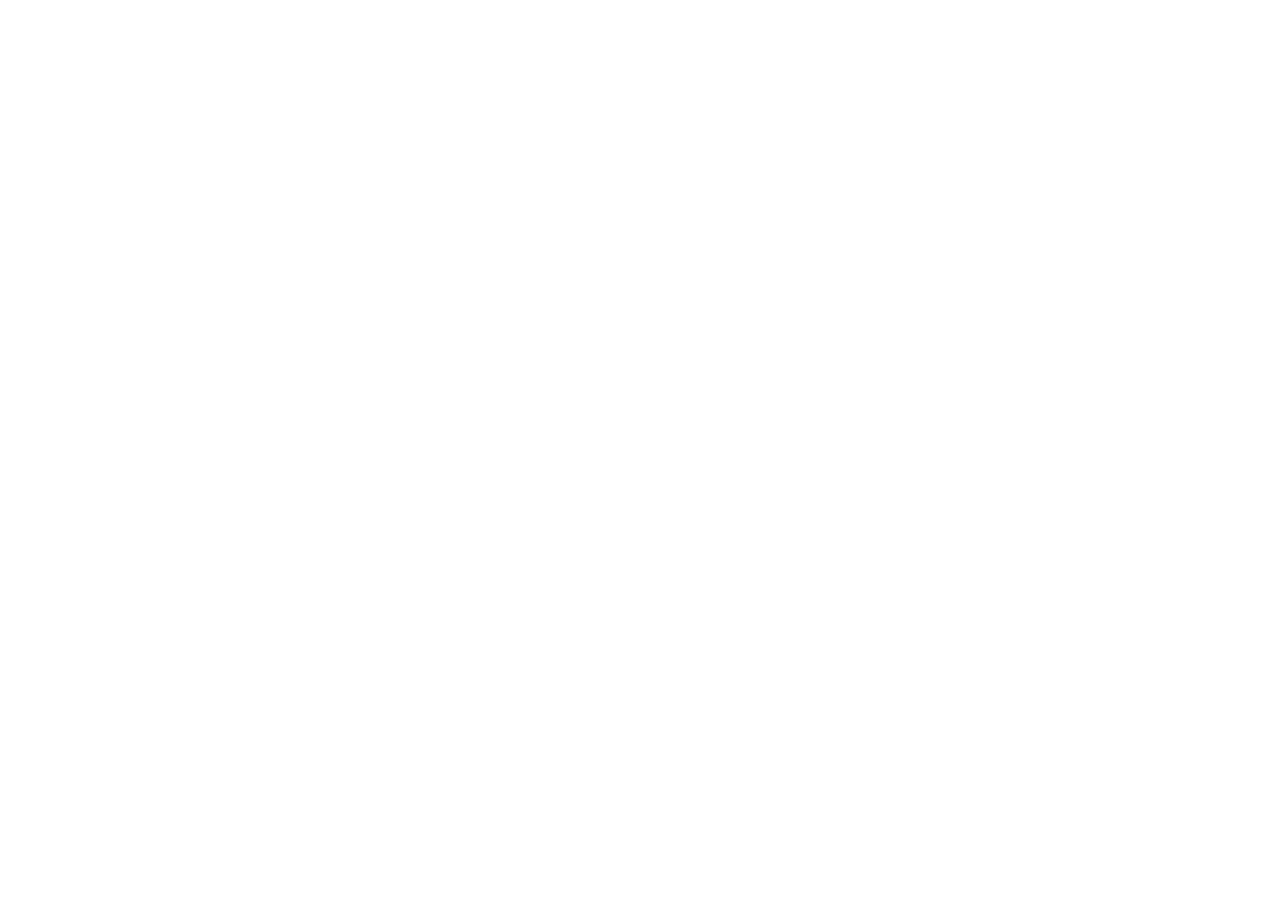
==== index.html @ fc9393bb "first commit" ====
<!DOCTYPE html>
<html lang="en">
<head>
    <meta charset="UTF-8">
    <meta name="viewport" content="width=device-width, initial-scale=1.0">
    <title>Document</title>
</head>
<body>
    
</body>
</html>
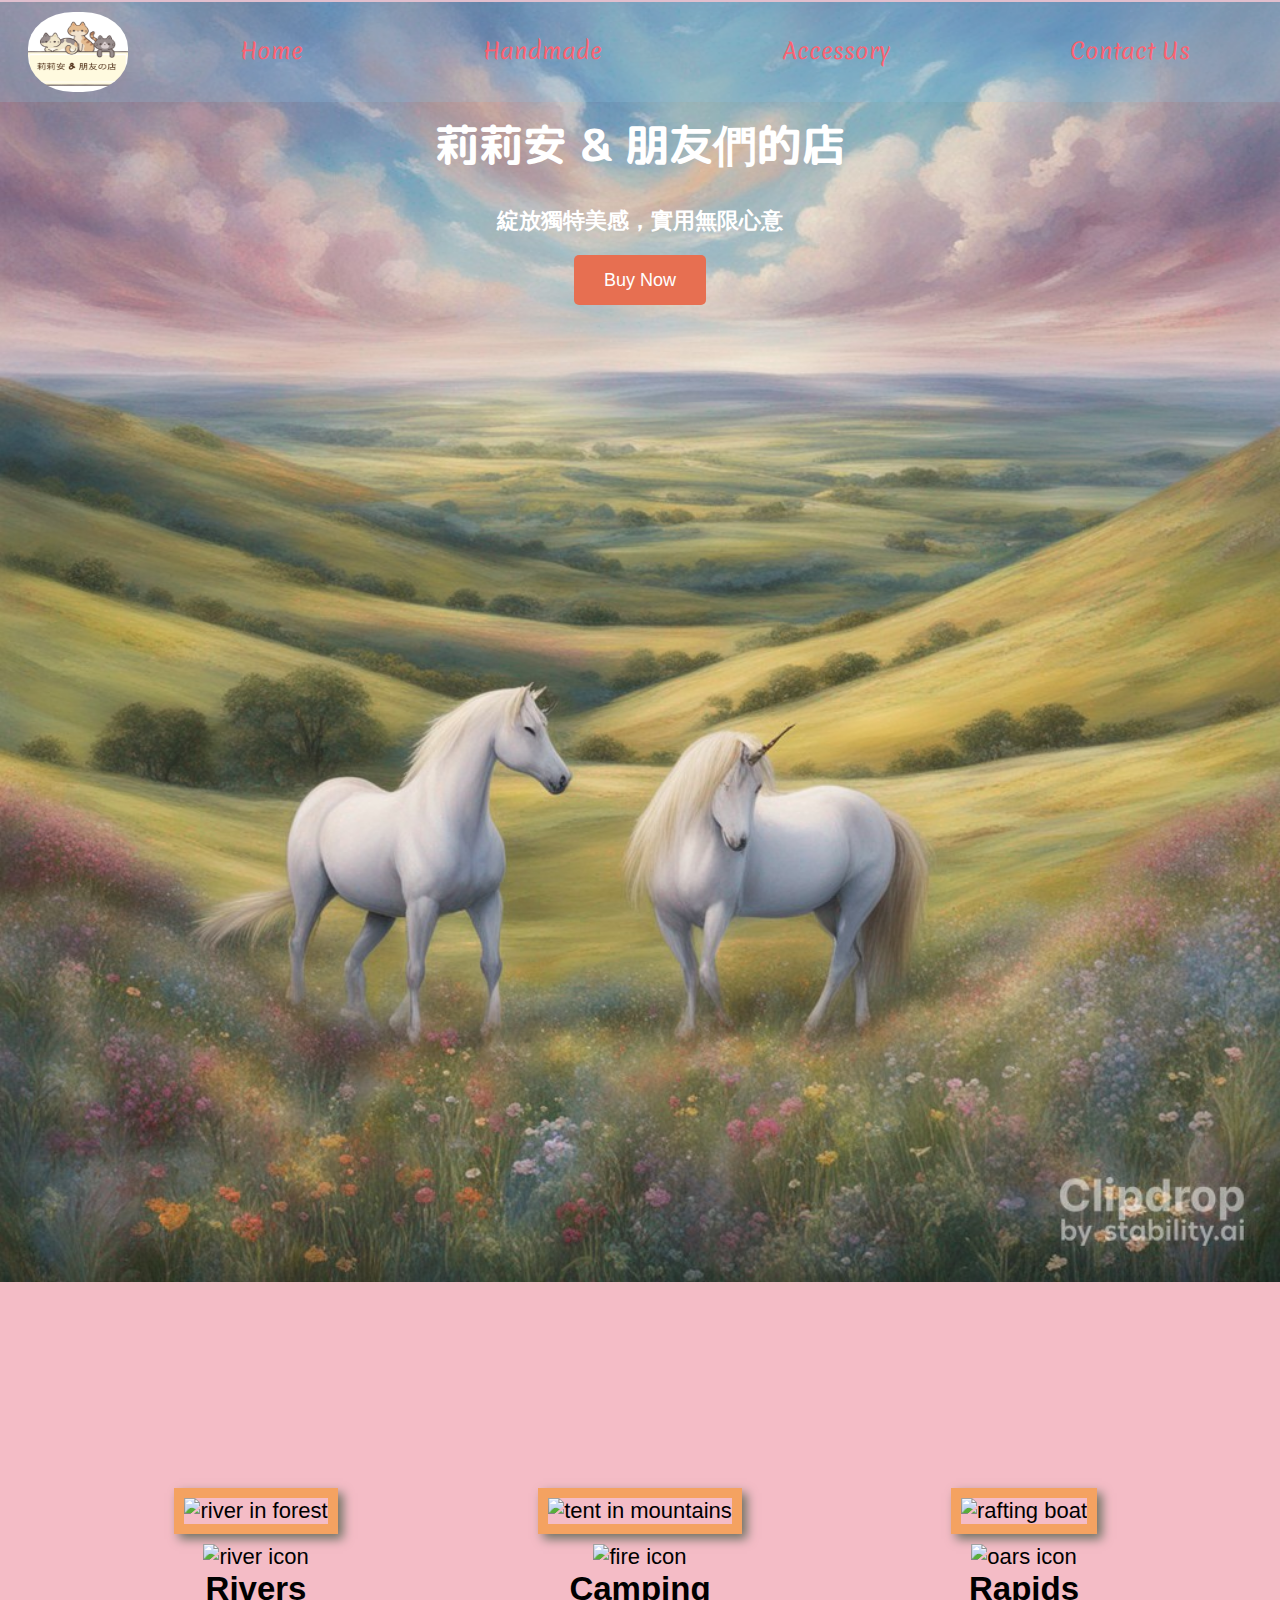
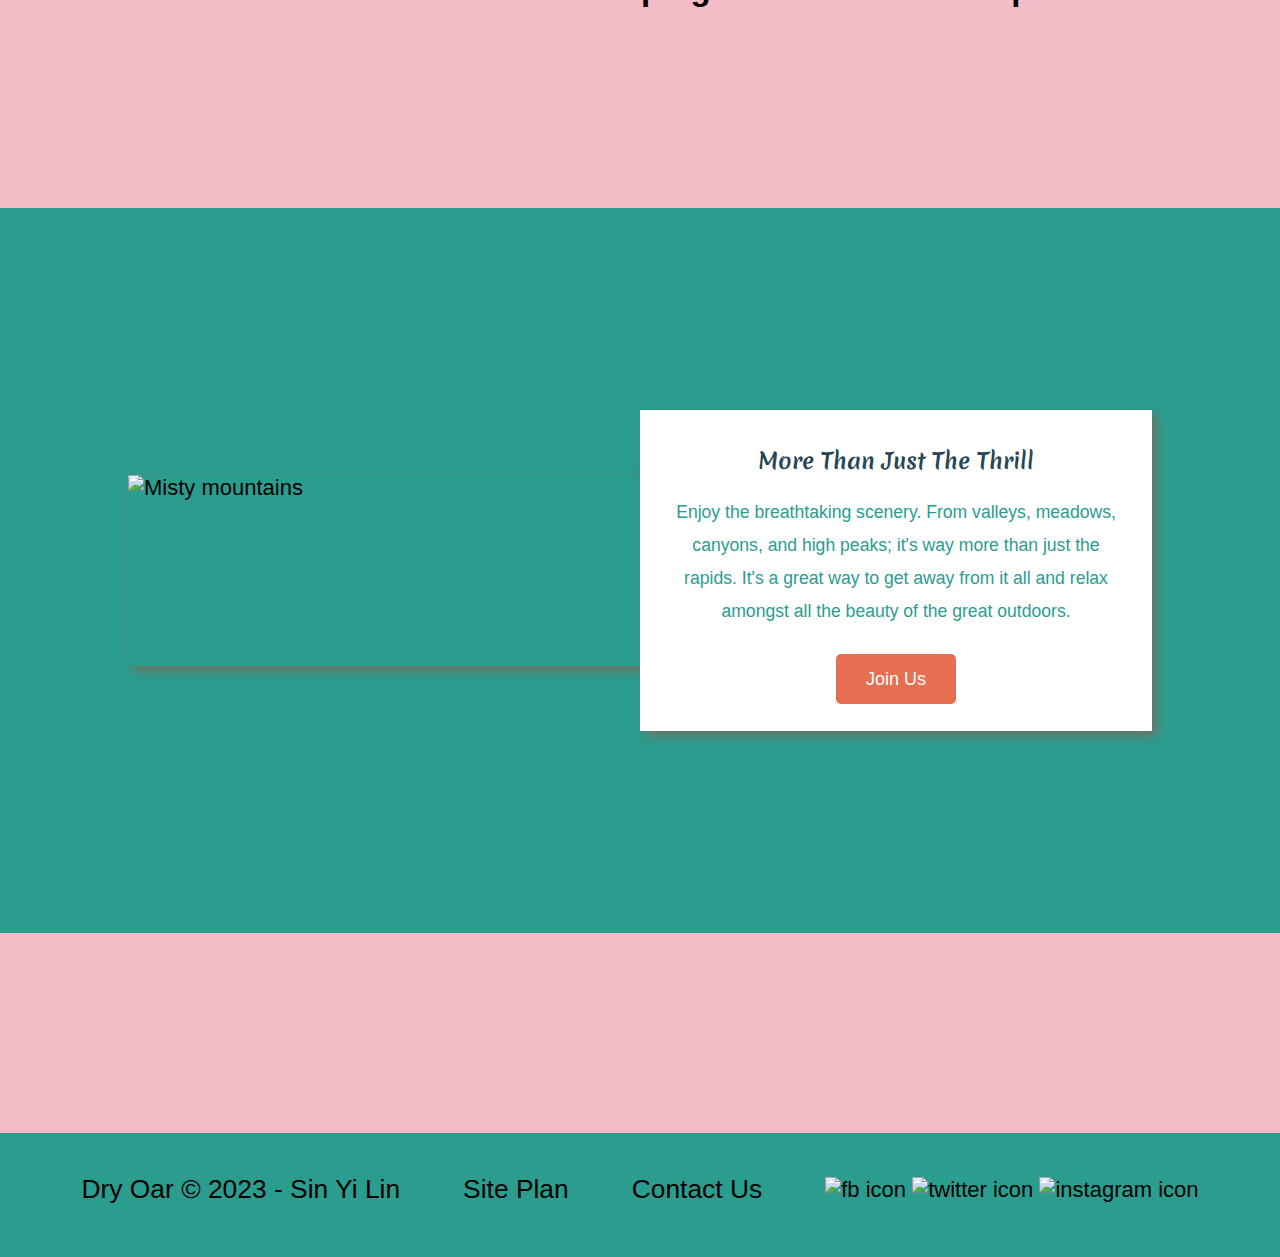
==== commit e07e5084: "added to my homepage" ====
--- a/index.html
+++ b/index.html
@@ -2,10 +2,76 @@
 <html lang="en">
 <head>
     <meta charset="UTF-8">
+    <meta http-equiv="X-UA-Compatible" content="IE=edge">
     <meta name="viewport" content="width=device-width, initial-scale=1.0">
-    <title>Document</title>
+    <title>Liliean & friends' Store</title>
+    <link rel="stylesheet" href="styles/style.css"> <!--The link tag tells the html file where to find the CSS it should use to style the page. -->
 </head>
 <body>
-    
+     <div id="content"><!-- We need to set a max-width so when our page gets so big, it will stop growing in size.  -->
+        <header>
+            <a id="logo_link" href="index.html">
+                <img class="logo" src="images/logo.png" alt="Liliean & friends" >
+            </a>
+            <nav>
+                <a href="index.html">Home</a>
+                <a href="rafting-route.html">Handmade</a>
+                <a href="site-plan-rafting.html">Accessory</a>
+                <a href="contactus.html">Contact Us</a>
+            </nav>
+        </header>
+        <div id="hero">
+            <div id="hero-box">
+                <img id="hero-img" src="images/unicorn1.jpg" alt="unicorn">
+            </div>
+            <section id="hero-msg">
+                <h1 class="home-title">莉莉安 & 朋友們的店</h1>
+                <h4>綻放獨特美感，實用無限心意</h4>
+                <div class="button-box">
+                    <a class="book" href="contactus.html">Buy Now</a>
+                </div>
+            </section>
+        </div>
+        <main class="home-grid">
+            <section class="rivers-card">
+                <img class="card-img" src="images/rivers.jpg" alt="river in forest">
+                <img class="icon" src="images/river_icon.png" alt="river icon">
+                <h2>Rivers</h2>
+            </section>
+            <section class="camping-card">
+                <img class="card-img" src="images/camping.jpg" alt="tent in mountains">
+                <img class="icon" src="images/fire_icon.png" alt="fire icon">
+                <h2>Camping</h2>
+            </section>
+            <section class="rapids-card">
+                <img class="card-img" src="images/rapids.jpg" alt="rafting boat">
+                <img class="icon" src="images/oars.png" alt="oars icon">
+                <h2>Rapids</h2>
+            </section>
+            <div id="background"></div> <!--We will be using an empty <div> tag to hold a background color for our message. -->
+            <img class="mountains" src="images/mountains.jpg" alt="Misty mountains">
+            <section class="msg">
+                <h2>More Than Just The Thrill</h2>
+                <p>Enjoy the breathtaking scenery. From valleys, meadows, canyons, and high peaks; it's way more than just the rapids. It's a great way to get away from it all and relax amongst all the beauty of the great outdoors. </p>
+                <a class='join' href="rivers.html">Join Us</a>
+            </section>
+        </main>
+        <footer>
+            <p>Dry Oar &copy; 2023 - Sin Yi Lin</p>
+            <p><a href="site-plan-rafting.html">Site Plan</a></p>
+            <p><a href="contactus.html">Contact Us</a></p>
+            <div class="social">
+                <a href="https://facebook.com" target="_blank">
+                    <img src="images/facebook.png" alt="fb icon">
+                </a>
+                <a href="https://twitter.com" target="_blank">
+                    <img src="images/twitter.png" alt="twitter icon">
+                </a>
+                <a href="https://instagram.com" target="_blank">
+                    <img src="images/instagram.png" alt="instagram icon">
+                </a>
+            </div>
+        </footer>
+    </div>
 </body>
 </html>--- a/styles/style.css
+++ b/styles/style.css
@@ -0,0 +1,268 @@
+@import url('https://fonts.googleapis.com/css2?family=Merienda:wght@900&family=M+PLUS+Rounded+1c:wght@200&family=Zen+Maru+Gothic:wght@500&display=swap');
+
+#logo_link  {
+    padding-top: 10px;
+    padding-left: 5px;
+    justify-self: center;
+    align-self: center;
+} 
+
+.logo{
+    width: 100px;
+    height: 80px;
+    border-radius: 45%; 
+}
+
+body {
+    background-color:#f4bcc6; 
+    font-family: 微軟正黑體, Helvetica, sans-serif;
+    font-size: 22px;
+    margin: 0;
+    padding: 0;
+}
+
+#content {
+    max-width: 1600px;
+    margin: 0 auto;
+    z-index: -4; 
+}
+
+header {
+    display: grid;
+    grid-template-columns: 150px auto;
+    background-color:rgb(144, 203, 240, 0.2);
+    font-family: "Merienda", "Zen Maru Gothic", 微軟正黑體,  sans-serif;
+}  
+
+nav {
+    display: flex;
+    justify-content: space-around;
+}
+nav a {
+    padding: 35px;
+    text-align: center;
+    text-decoration: none;
+    color: #fc6271 ;
+}
+
+nav a:hover {
+    background-color: rgb(244, 188, 198, 0.3);
+    /* color: #264653; */
+    color: #65a3d2;
+}
+
+#hero {
+    display: grid;
+    grid-template-columns: 1fr 3fr 1fr;
+    margin-top: -100px; 
+}
+
+#hero-box{
+    grid-column: 1/4;
+    grid-row: 1/3;
+    z-index: -1;
+}
+
+#hero-msg{
+    grid-column: 2/3;
+    grid-row: 1/2;
+    margin-top: 100px;
+
+}
+#hero-img {
+    width: 100% ;
+
+}
+.home-title { 
+    margin-top: 10px;
+    color: #fff;
+    font-family: 微軟正黑體, "M PLUS Rounded 1c", sans-serif;
+    font-size: 2em;
+    text-align: center;}
+
+#hero-msg h1, #hero-msg h4 {
+    text-align: center;
+    color: #fff;
+
+}
+
+.button-box {text-align: center;}
+
+.book, .join{
+    margin-top: 50px;
+    padding: 15px 30px;
+    border-radius: 5px;
+    font-family:sans-serif, Helvetica, Arial ;
+    font-size: 18px;
+    text-align: center;
+    text-decoration: none;
+    background-color:#E76F51 ;
+    color: #ffff;}
+
+.book:hover, .join:hover{
+    background-color: #2a9d8f;
+    color: #264653;
+}
+
+main section {
+    box-sizing: border-box; 
+    text-align: center;}
+
+.home-grid{
+    display: grid;
+    grid-template-columns: repeat(10, 1fr)
+
+}
+
+.card-img{
+    border: 10px solid #F4A261;
+    width: 100%;
+    transition: transform .5s;
+    box-shadow: 5px 5px 10px #6f7364;
+}
+
+.card-img:hover {
+    /* transparent 40% */
+    opacity: .6; 
+    transform: scale(1.1);
+}
+
+.rivers-card {
+    margin: 200px 0;
+    grid-column: 2/4;
+    grid-row: 2/3;
+}
+
+.camping-card {
+    margin: 200px 0;
+    grid-column: 5/7;
+    grid-row: 2/3;
+}
+
+.rapids-card{
+    margin: 200px 0;
+    grid-column: 8/10;
+    grid-row: 2/3;
+}
+
+.icon{
+    width: 80px;
+    padding-top: 10px;
+}
+
+h2{
+    margin: 0;
+}
+
+
+#background {
+    height: 725px;
+    background-color: #2a9d8f; 
+    grid-column: 1/11;
+    grid-row: 4/9;
+}
+
+.mountains{
+    margin: 100px 0;
+    width: 100%;
+    grid-column: 2/7;
+    grid-row: 5/8;
+    box-shadow: 5px 5px 10px #6f7364;
+}
+
+.msg {
+    background-color: #ffff;   
+    padding: 35px;
+    grid-column: 6/10;
+    grid-row: 6/7;
+    margin: 35px 0;
+    line-height: 1.5em;
+    box-shadow: 5px 5px 10px #6f7364;
+
+}
+.msg h2{
+    color: #264653;
+    font-family: Merienda, Helvetica, sans-serif;
+    font-size: 22px;
+    text-align: center;
+}
+
+/* Now the border and image will be included in the size of those images. */
+
+.msg p{
+    padding-bottom: 15px;
+    font-size: .8em;
+    text-align: center;  
+    color: #2a9d8f;
+}
+
+footer{
+    background-color:#2A9D8F;
+    padding: 25px 50px;
+    margin-top: 200px;
+    padding-top: 15px;
+    display: flex;
+    justify-content: space-around;
+    align-items: center;
+    color: #000;
+}
+.social image{
+    padding-top: 15px;
+}
+
+footer a {  
+    text-decoration: none;
+    color:#000 ;}
+
+footer a:hover {  
+    color:#ffff ;}
+
+footer p {
+    font-size: 1.2em;
+}   
+
+footer p a:hover {
+    text-decoration: underline;
+}    
+
+@media screen and (max-width: 900px) {
+    #hero, .home-grid {
+        display: block;
+        height: auto;
+    }
+    nav, footer {
+        flex-direction: column;
+    }
+    nav a {
+        display: block;
+        padding: 15px;
+    }
+    #hero {
+        margin-top: 0;
+    }
+    #hero-msg {
+        margin-top: 0;
+    }
+    #hero-msg h4 {
+        display: none;
+    }
+    .home-title {
+        font-size: 25px;
+        color: #6f7364;
+    }
+    .rivers-card, .camping-card, .rapids-card { 
+        margin: 50px auto;
+        width: 60%;
+    }
+    #background {
+        display: none;
+    }
+    .mountains, .msg {
+        width: 80%;
+        display: block;
+        margin: 0 auto;
+    }
+    footer {
+        margin-top: 25px;
+    }
+}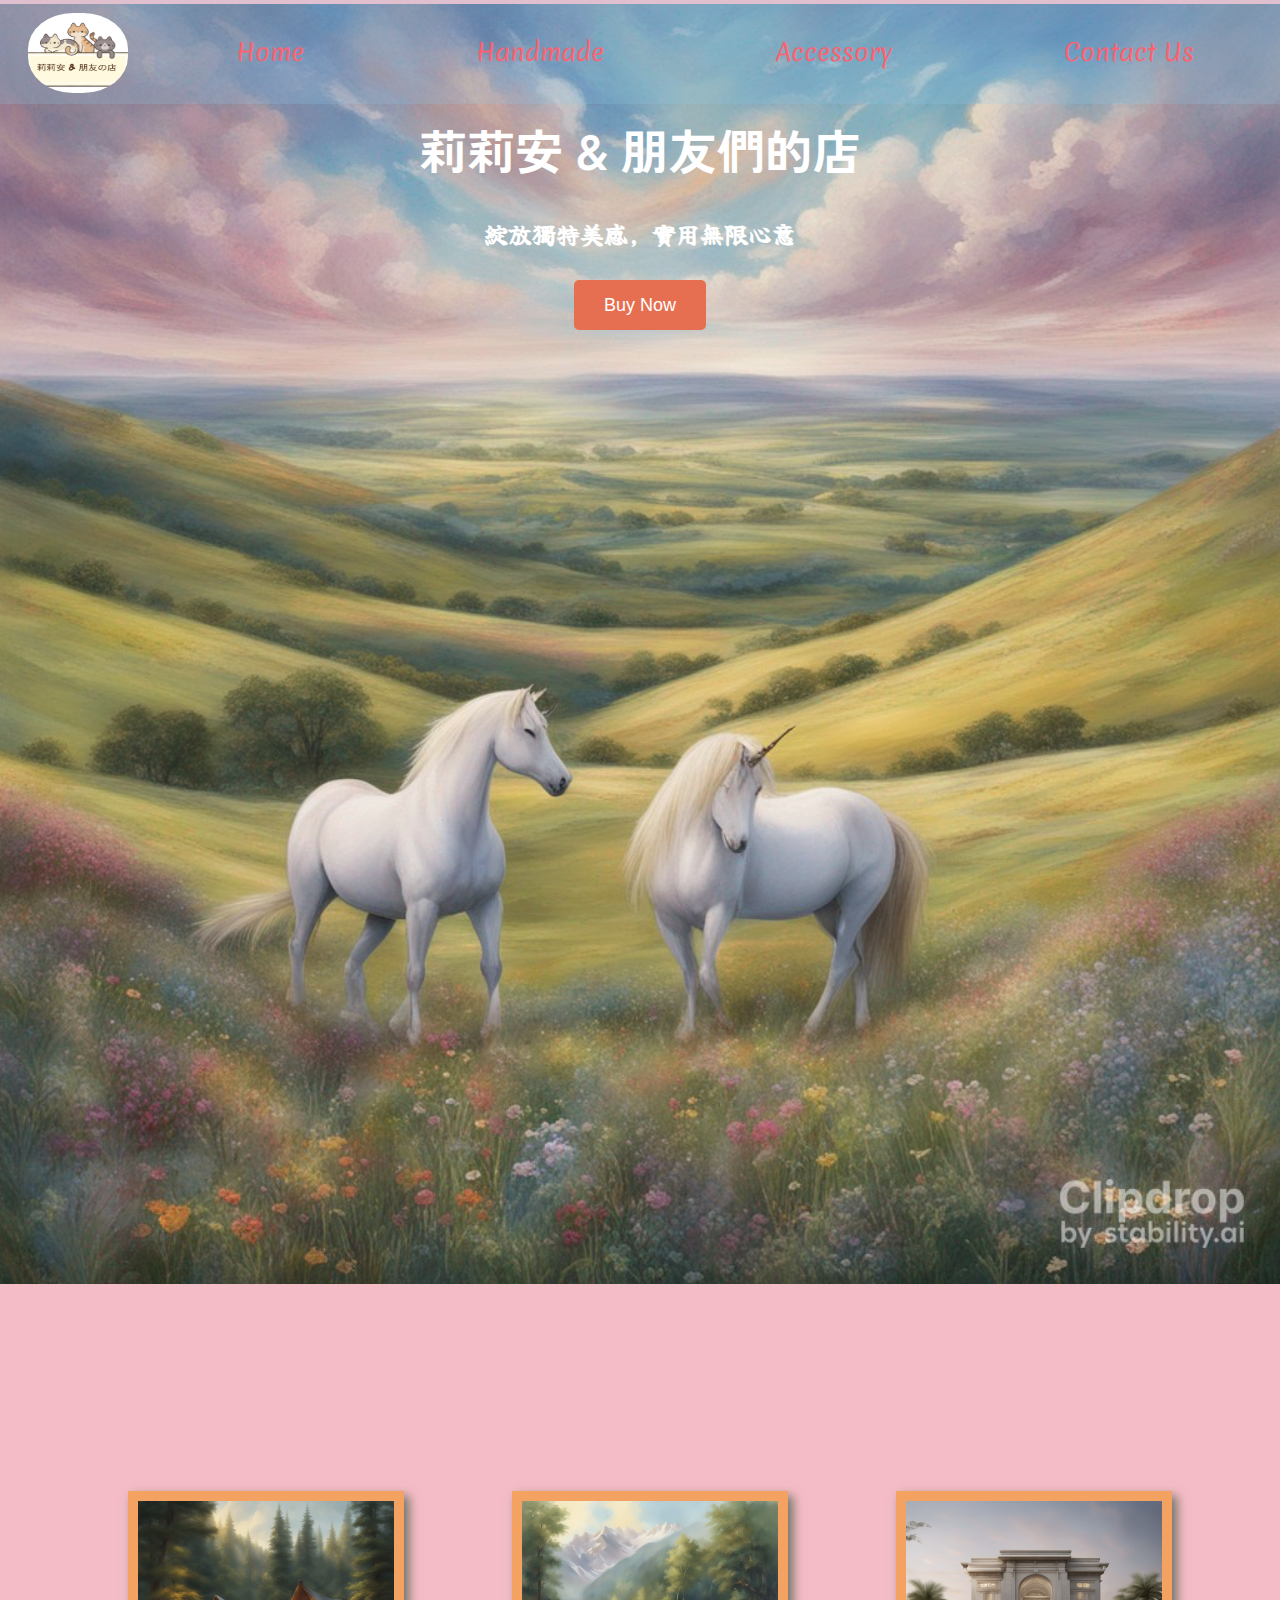
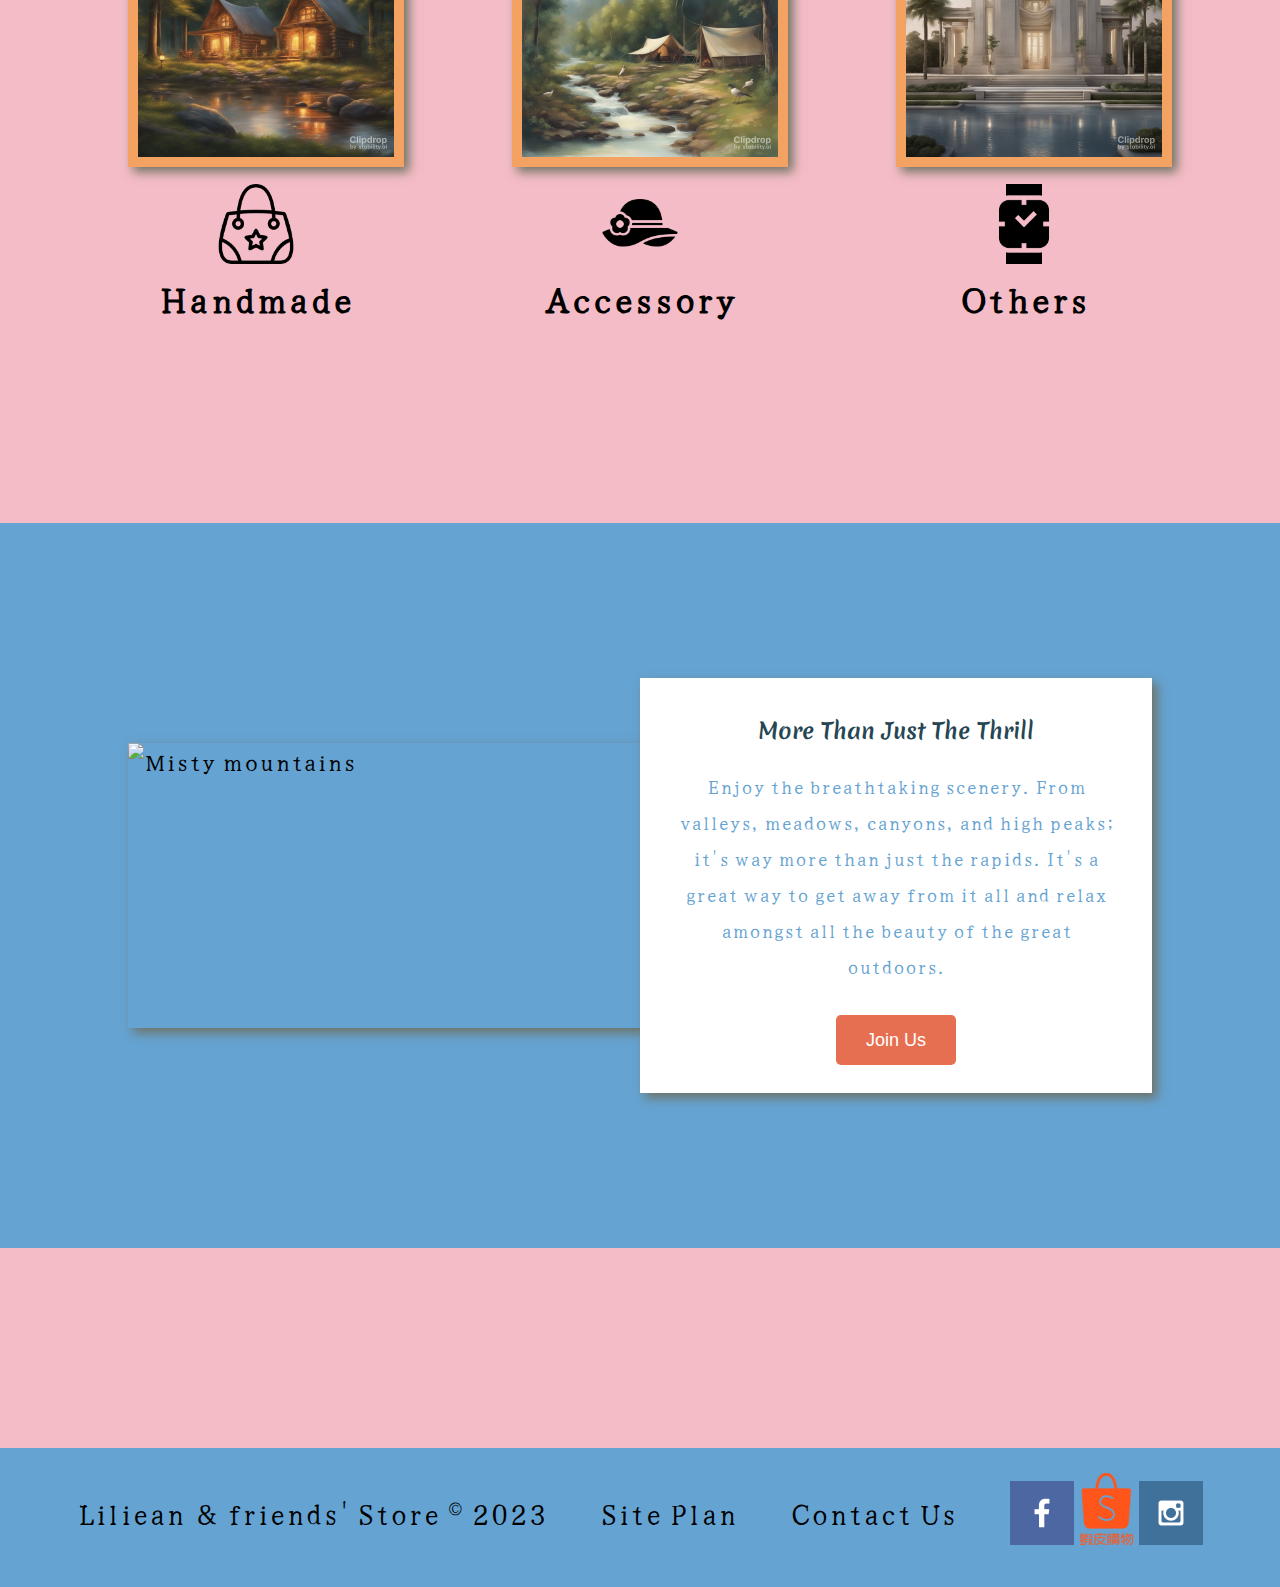
==== commit 162c6eca: "added to my homepage" ====
--- a/index.html
+++ b/index.html
@@ -34,19 +34,19 @@
         </div>
         <main class="home-grid">
             <section class="rivers-card">
-                <img class="card-img" src="images/rivers.jpg" alt="river in forest">
-                <img class="icon" src="images/river_icon.png" alt="river icon">
-                <h2>Rivers</h2>
+                <img class="card-img" src="images/cabin.jpg" alt="river in forest">
+                <img class="icon" src="images/sling-bag.png" alt="river icon">
+                <h2>Handmade</h2>
             </section>
             <section class="camping-card">
-                <img class="card-img" src="images/camping.jpg" alt="tent in mountains">
-                <img class="icon" src="images/fire_icon.png" alt="fire icon">
-                <h2>Camping</h2>
+                <img class="card-img" src="images/tent.jpg" alt="tent in mountains">
+                <img class="icon" src="images/pamela-hat.png" alt="fire icon">
+                <h2>Accessory</h2>
             </section>
             <section class="rapids-card">
-                <img class="card-img" src="images/rapids.jpg" alt="rafting boat">
-                <img class="icon" src="images/oars.png" alt="oars icon">
-                <h2>Rapids</h2>
+                <img class="card-img" src="images/temple.jpg" alt="rafting boat">
+                <img class="icon" src="images/watch.png" alt="oars icon">
+                <h2>Others</h2>
             </section>
             <div id="background"></div> <!--We will be using an empty <div> tag to hold a background color for our message. -->
             <img class="mountains" src="images/mountains.jpg" alt="Misty mountains">
@@ -57,7 +57,7 @@
             </section>
         </main>
         <footer>
-            <p>Dry Oar &copy; 2023 - Sin Yi Lin</p>
+            <p>Liliean & friends' Store &copy; 2023 </p>
             <p><a href="site-plan-rafting.html">Site Plan</a></p>
             <p><a href="contactus.html">Contact Us</a></p>
             <div class="social">
@@ -65,10 +65,10 @@
                     <img src="images/facebook.png" alt="fb icon">
                 </a>
                 <a href="https://twitter.com" target="_blank">
-                    <img src="images/twitter.png" alt="twitter icon">
+                    <img src="images/shopee2.png" alt="shopee icon">
                 </a>
                 <a href="https://instagram.com" target="_blank">
-                    <img src="images/instagram.png" alt="instagram icon">
+                    <img src="images/instagram.png" alt="/instagram icon">
                 </a>
             </div>
         </footer>
--- a/styles/style.css
+++ b/styles/style.css
@@ -1,5 +1,4 @@
-@import url('https://fonts.googleapis.com/css2?family=Merienda:wght@900&family=M+PLUS+Rounded+1c:wght@200&family=Zen+Maru+Gothic:wght@500&display=swap');
-
+@import url('https://fonts.googleapis.com/css2?family=Merienda:wght@900&family=Lumanosimo&family=Yuji+Syuku&family=Zen+Kaku+Gothic+New&display=swap');
 #logo_link  {
     padding-top: 10px;
     padding-left: 5px;
@@ -15,8 +14,8 @@
 
 body {
     background-color:#f4bcc6; 
-    font-family: 微軟正黑體, Helvetica, sans-serif;
-    font-size: 22px;
+    font-family: "Yuji Syuku", 微軟正黑體, Helvetica, sans-serif;
+    font-size: 24px;
     margin: 0;
     padding: 0;
 }
@@ -76,7 +75,7 @@
 .home-title { 
     margin-top: 10px;
     color: #fff;
-    font-family: 微軟正黑體, "M PLUS Rounded 1c", sans-serif;
+    font-family: "Zen Kaku Gothic New","Zen Kurenaido","Yuji Syuku","Lumanosimo", 微軟正黑體;
     font-size: 2em;
     text-align: center;}
 
@@ -157,7 +156,7 @@
 
 #background {
     height: 725px;
-    background-color: #2a9d8f; 
+    background-color: #65a3d2; 
     grid-column: 1/11;
     grid-row: 4/9;
 }
@@ -193,11 +192,11 @@
     padding-bottom: 15px;
     font-size: .8em;
     text-align: center;  
-    color: #2a9d8f;
+    color: #65a3d2;
 }
 
 footer{
-    background-color:#2A9D8F;
+    background-color:#65a3d2;
     padding: 25px 50px;
     margin-top: 200px;
     padding-top: 15px;
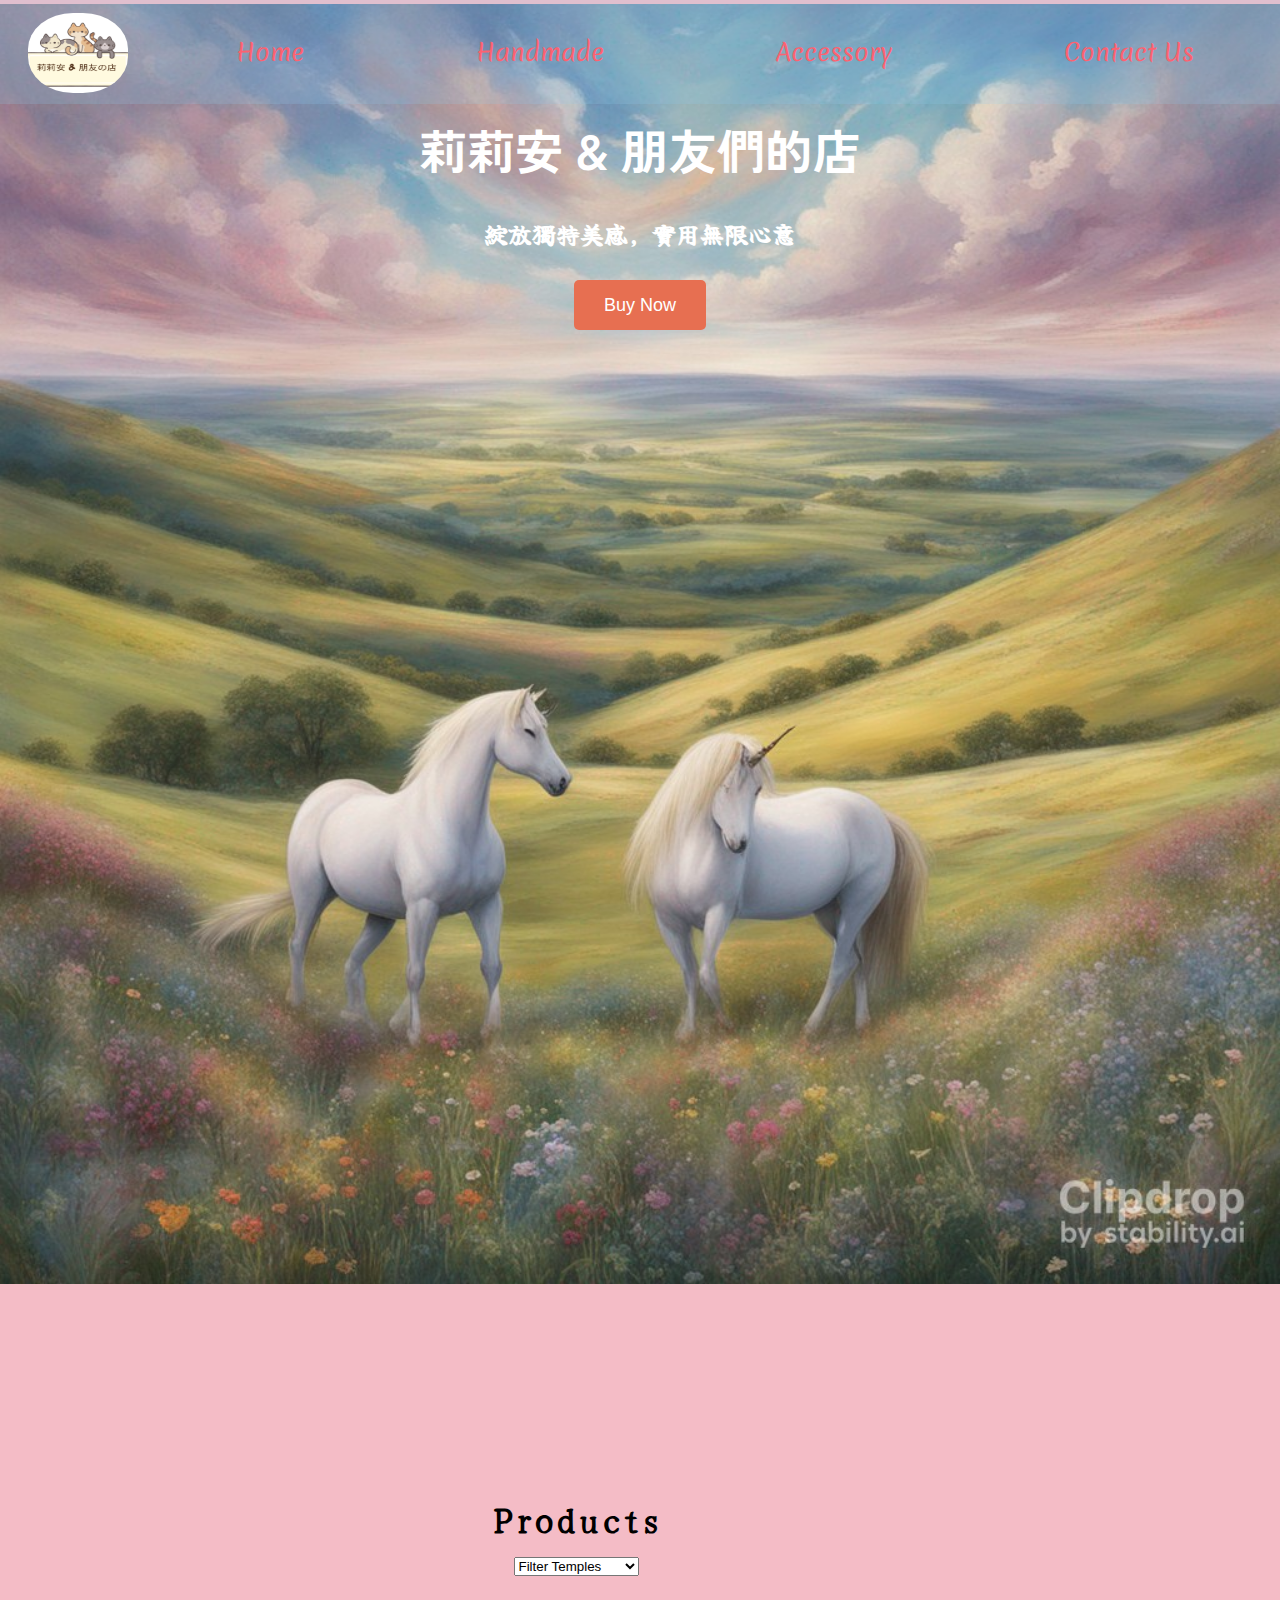
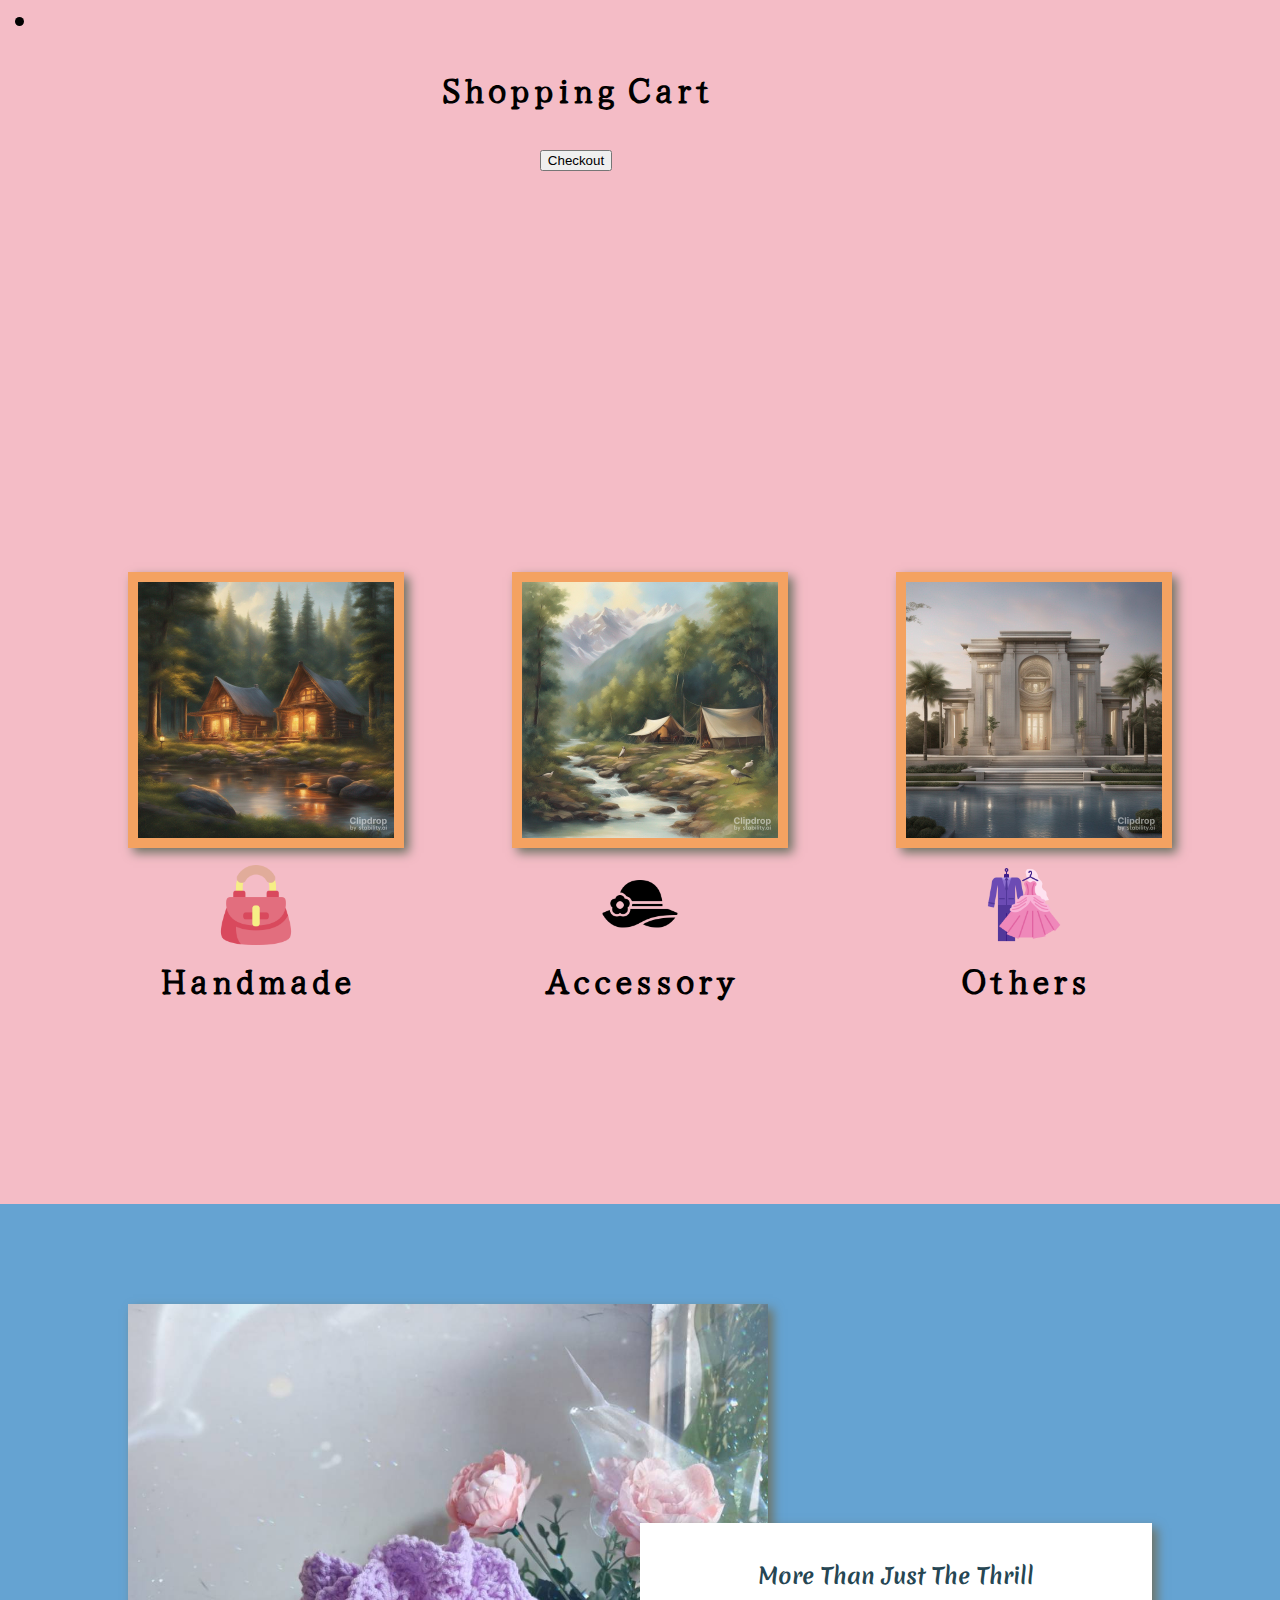
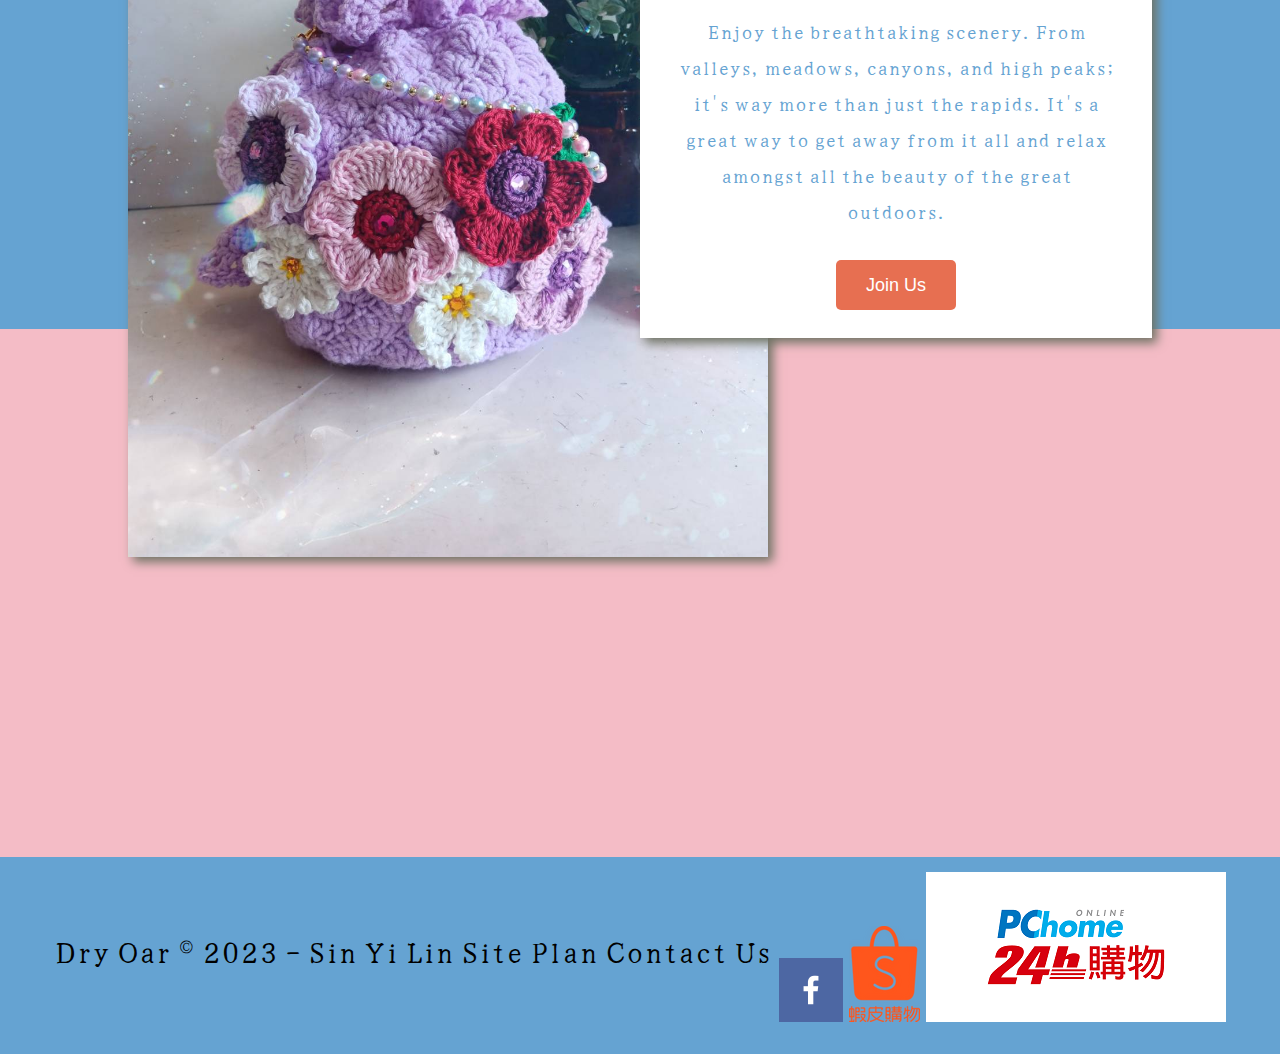
==== commit e28954d5: "added to my homepage" ====
--- a/index.html
+++ b/index.html
@@ -33,9 +33,10 @@
             </section>
         </div>
         <main class="home-grid">
+
             <section class="rivers-card">
                 <img class="card-img" src="images/cabin.jpg" alt="river in forest">
-                <img class="icon" src="images/sling-bag.png" alt="river icon">
+                <img class="icon" src="images/handbag.png" alt="river icon">
                 <h2>Handmade</h2>
             </section>
             <section class="camping-card">
@@ -45,33 +46,60 @@
             </section>
             <section class="rapids-card">
                 <img class="card-img" src="images/temple.jpg" alt="rafting boat">
-                <img class="icon" src="images/watch.png" alt="oars icon">
+                <img class="icon" src="images/wedding.png" alt="oars icon">
                 <h2>Others</h2>
             </section>
             <div id="background"></div> <!--We will be using an empty <div> tag to hold a background color for our message. -->
-            <img class="mountains" src="images/mountains.jpg" alt="Misty mountains">
+            <img class="mountains" src="images/bag2.jpg" alt="Misty mountains">
             <section class="msg">
                 <h2>More Than Just The Thrill</h2>
                 <p>Enjoy the breathtaking scenery. From valleys, meadows, canyons, and high peaks; it's way more than just the rapids. It's a great way to get away from it all and relax amongst all the beauty of the great outdoors. </p>
                 <a class='join' href="rivers.html">Join Us</a>
             </section>
+
+                                    <!-- Product List -->
+            <section class="product-list">
+                <h2>Products</h2>
+                <select id="sortBy" title="Choose a data filter.">
+                    <option value="" disabled selected>Filter Temples</option>
+                    <option value="utah">Utah</option>
+                    <option value="notutah">Outside of Utah</option>
+                    <option value="older">Built Before 1950</option>
+                    <option value="all">No Filter</option>
+                </select>
+                <ul>
+                    <li id="products">
+                    <!-- Product items will be generated here -->
+                    </li>      
+                </ul>
+                <!-- Shopping Cart -->
+                <div id="shopping-cart">
+                    <h2>Shopping Cart</h2>
+                    <ul id="cart">
+                        <!-- Cart items will be generated here -->
+                    </ul>
+                    <button id="checkout">Checkout</button>
+                </div>
+            </section>
+
         </main>
         <footer>
-            <p>Liliean & friends' Store &copy; 2023 </p>
+            <p>Dry Oar &copy; 2023 - Sin Yi Lin</p>
             <p><a href="site-plan-rafting.html">Site Plan</a></p>
             <p><a href="contactus.html">Contact Us</a></p>
             <div class="social">
                 <a href="https://facebook.com" target="_blank">
                     <img src="images/facebook.png" alt="fb icon">
                 </a>
-                <a href="https://twitter.com" target="_blank">
-                    <img src="images/shopee2.png" alt="shopee icon">
+                <a href="https://shopee.com" target="_blank">
+                    <img src="images/shopee.png" alt="twitter icon">
                 </a>
                 <a href="https://instagram.com" target="_blank">
-                    <img src="images/instagram.png" alt="/instagram icon">
+                    <img src="images/pchome.png" alt="instagram icon">
                 </a>
             </div>
         </footer>
     </div>
+    <script type="module" src="scripts/main.js"></script>
 </body>
 </html>--- a/styles/style.css
+++ b/styles/style.css
@@ -149,6 +149,16 @@
     padding-top: 10px;
 }
 
+.product-list
+{
+    margin: 200px 0;
+    grid-column: 1/10; 
+}
+
+#productlist
+{
+    display: flex;
+}
 h2{
     margin: 0;
 }
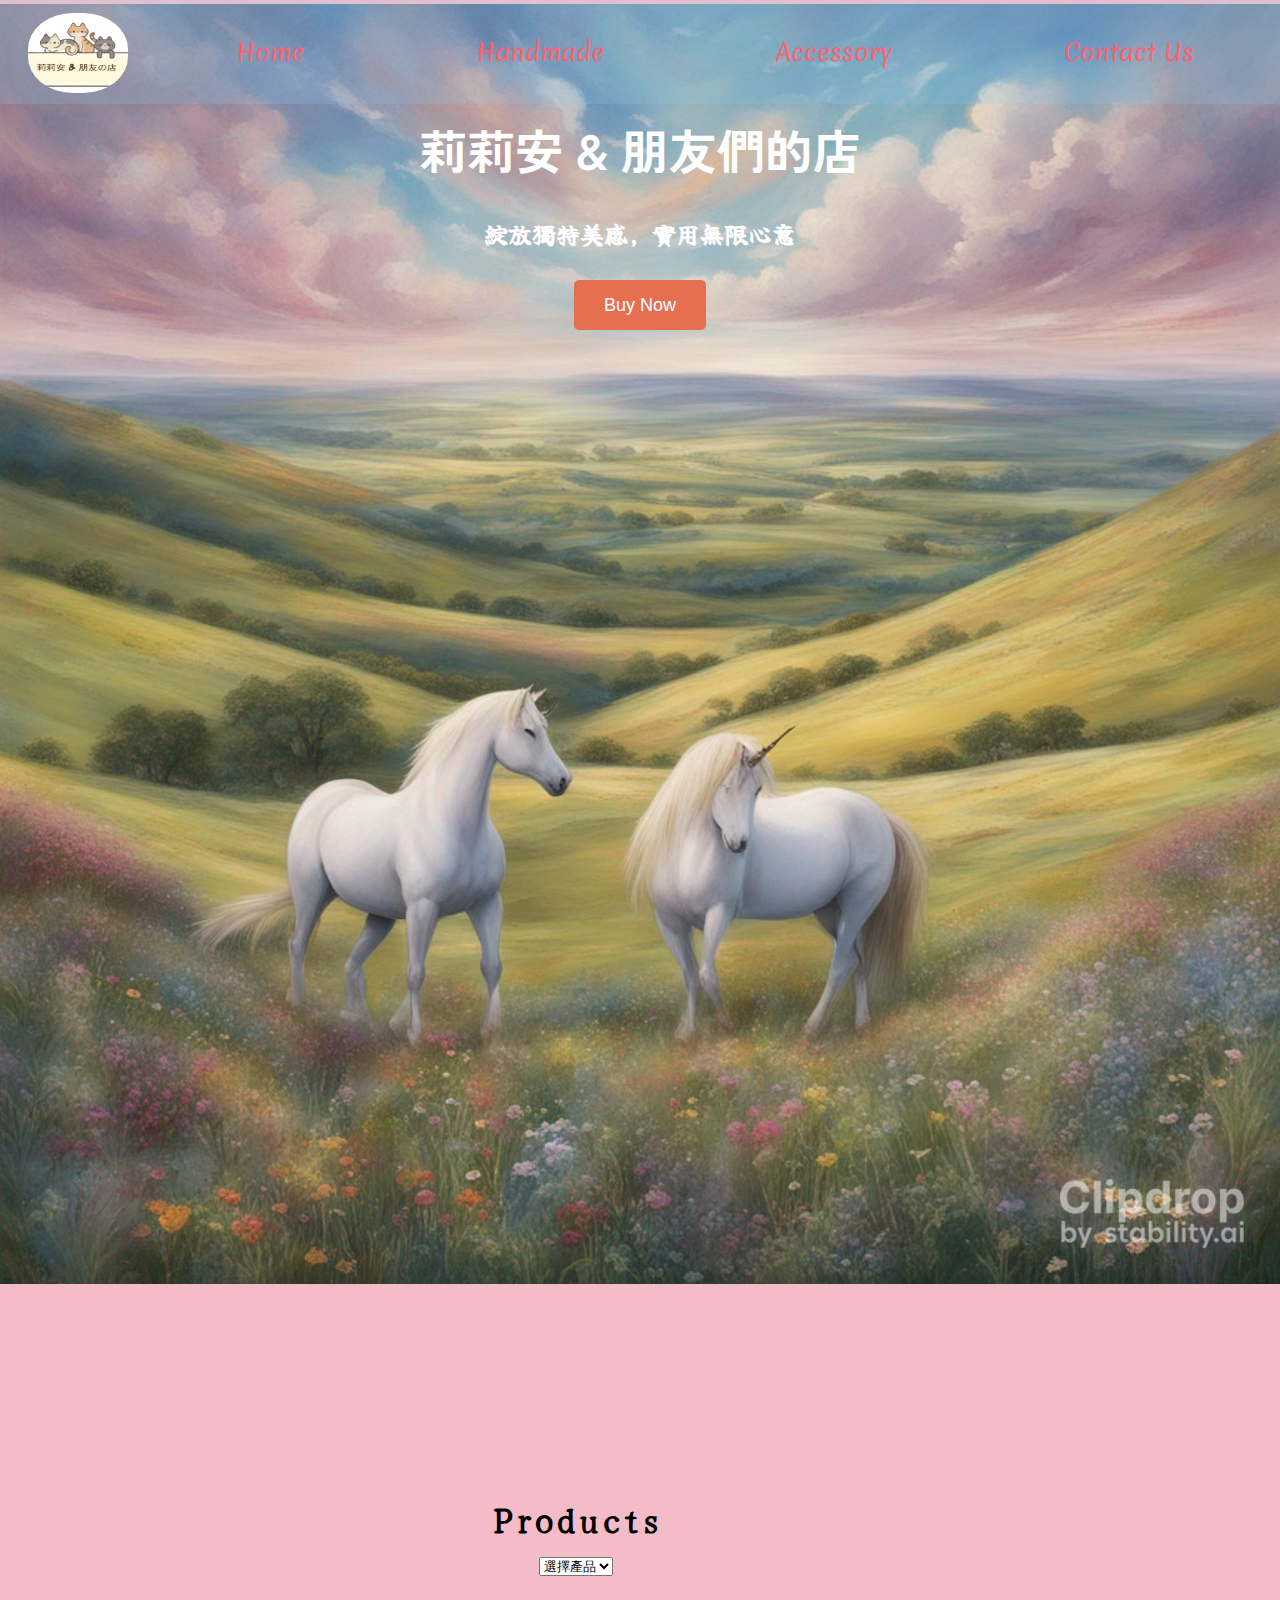
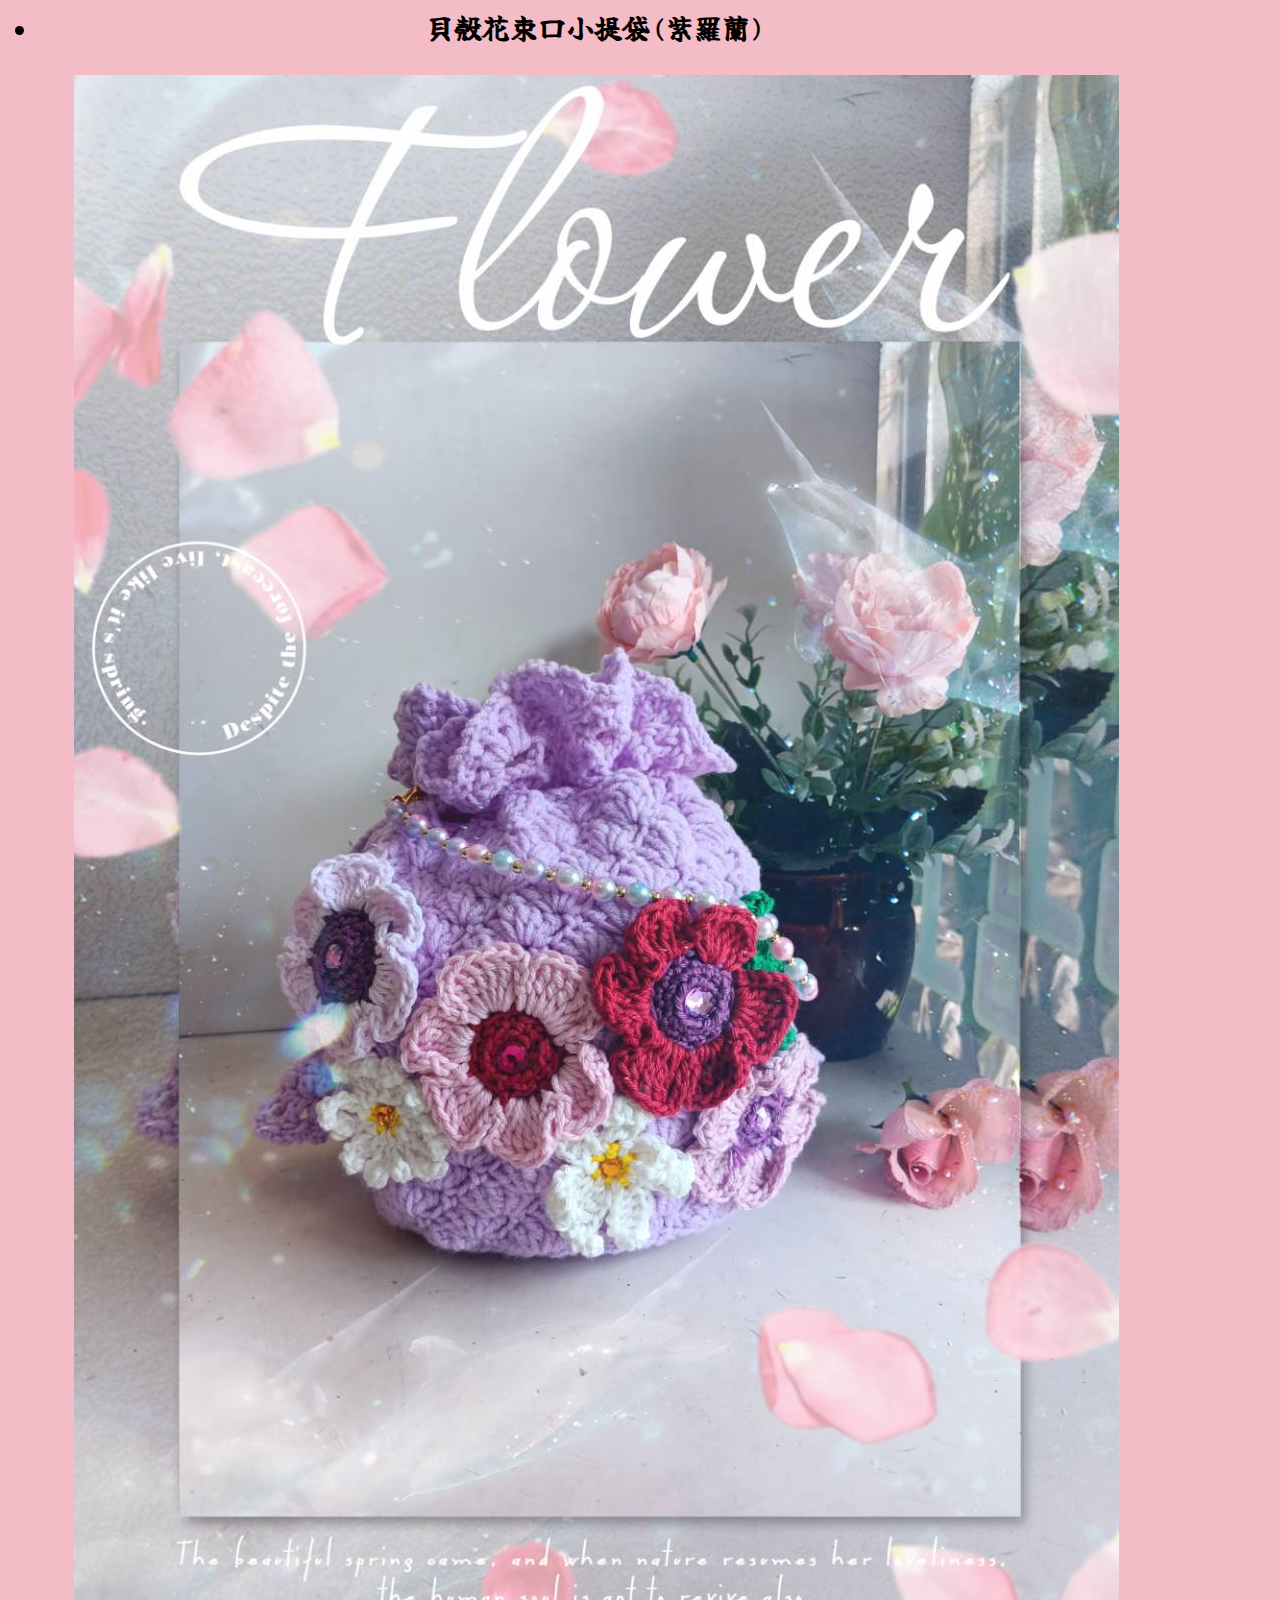
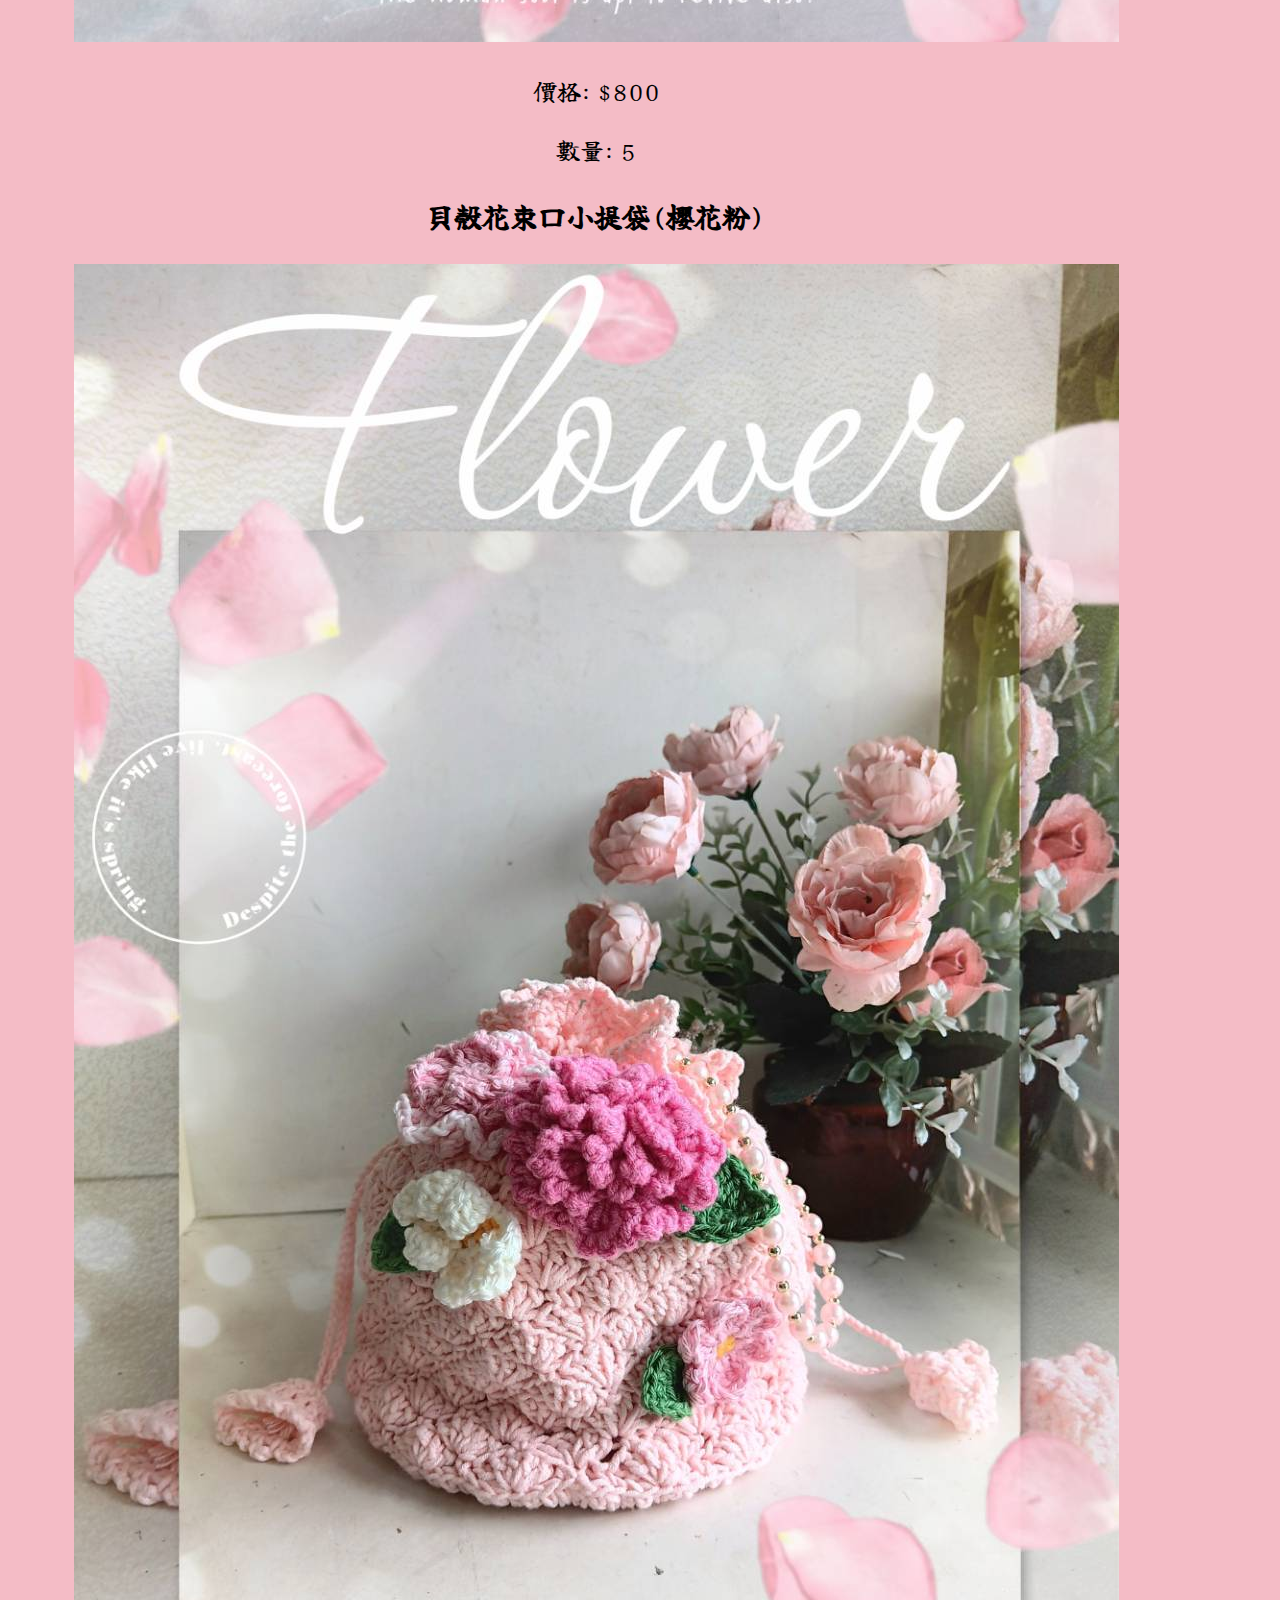
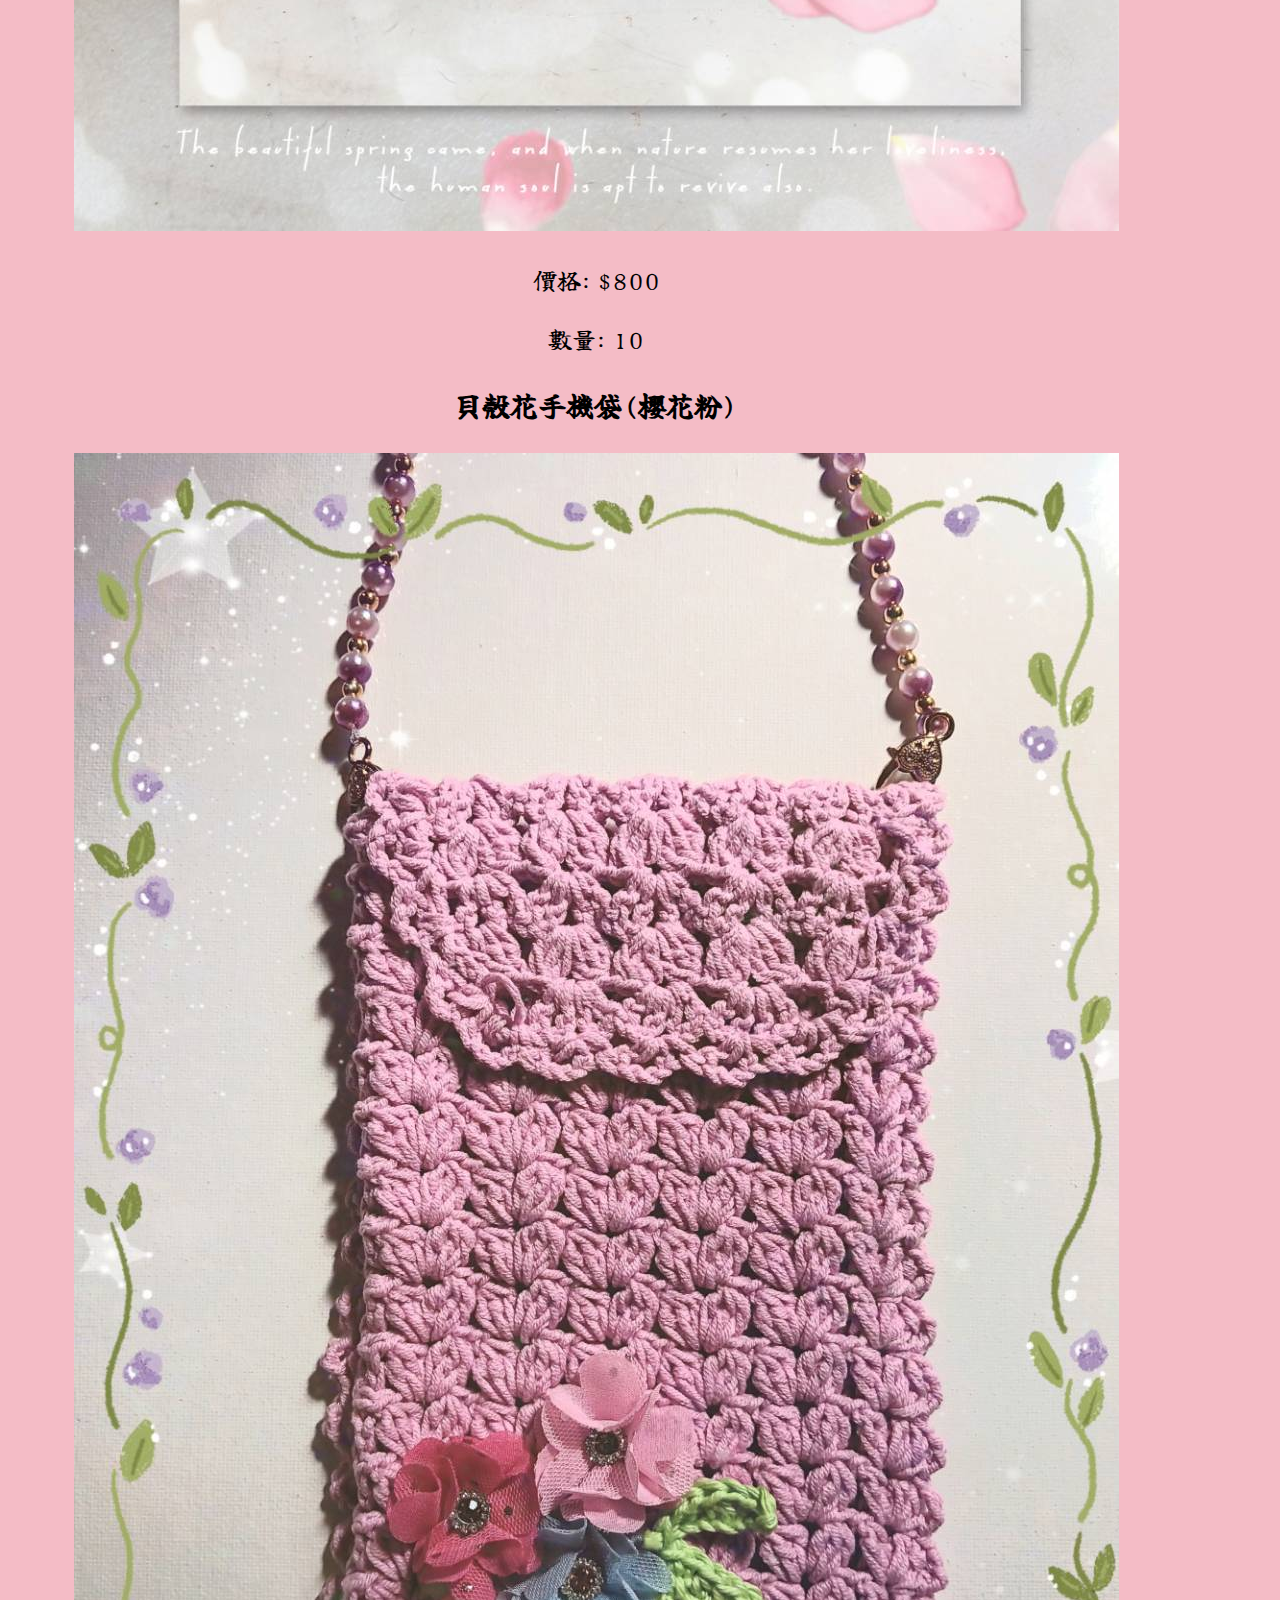
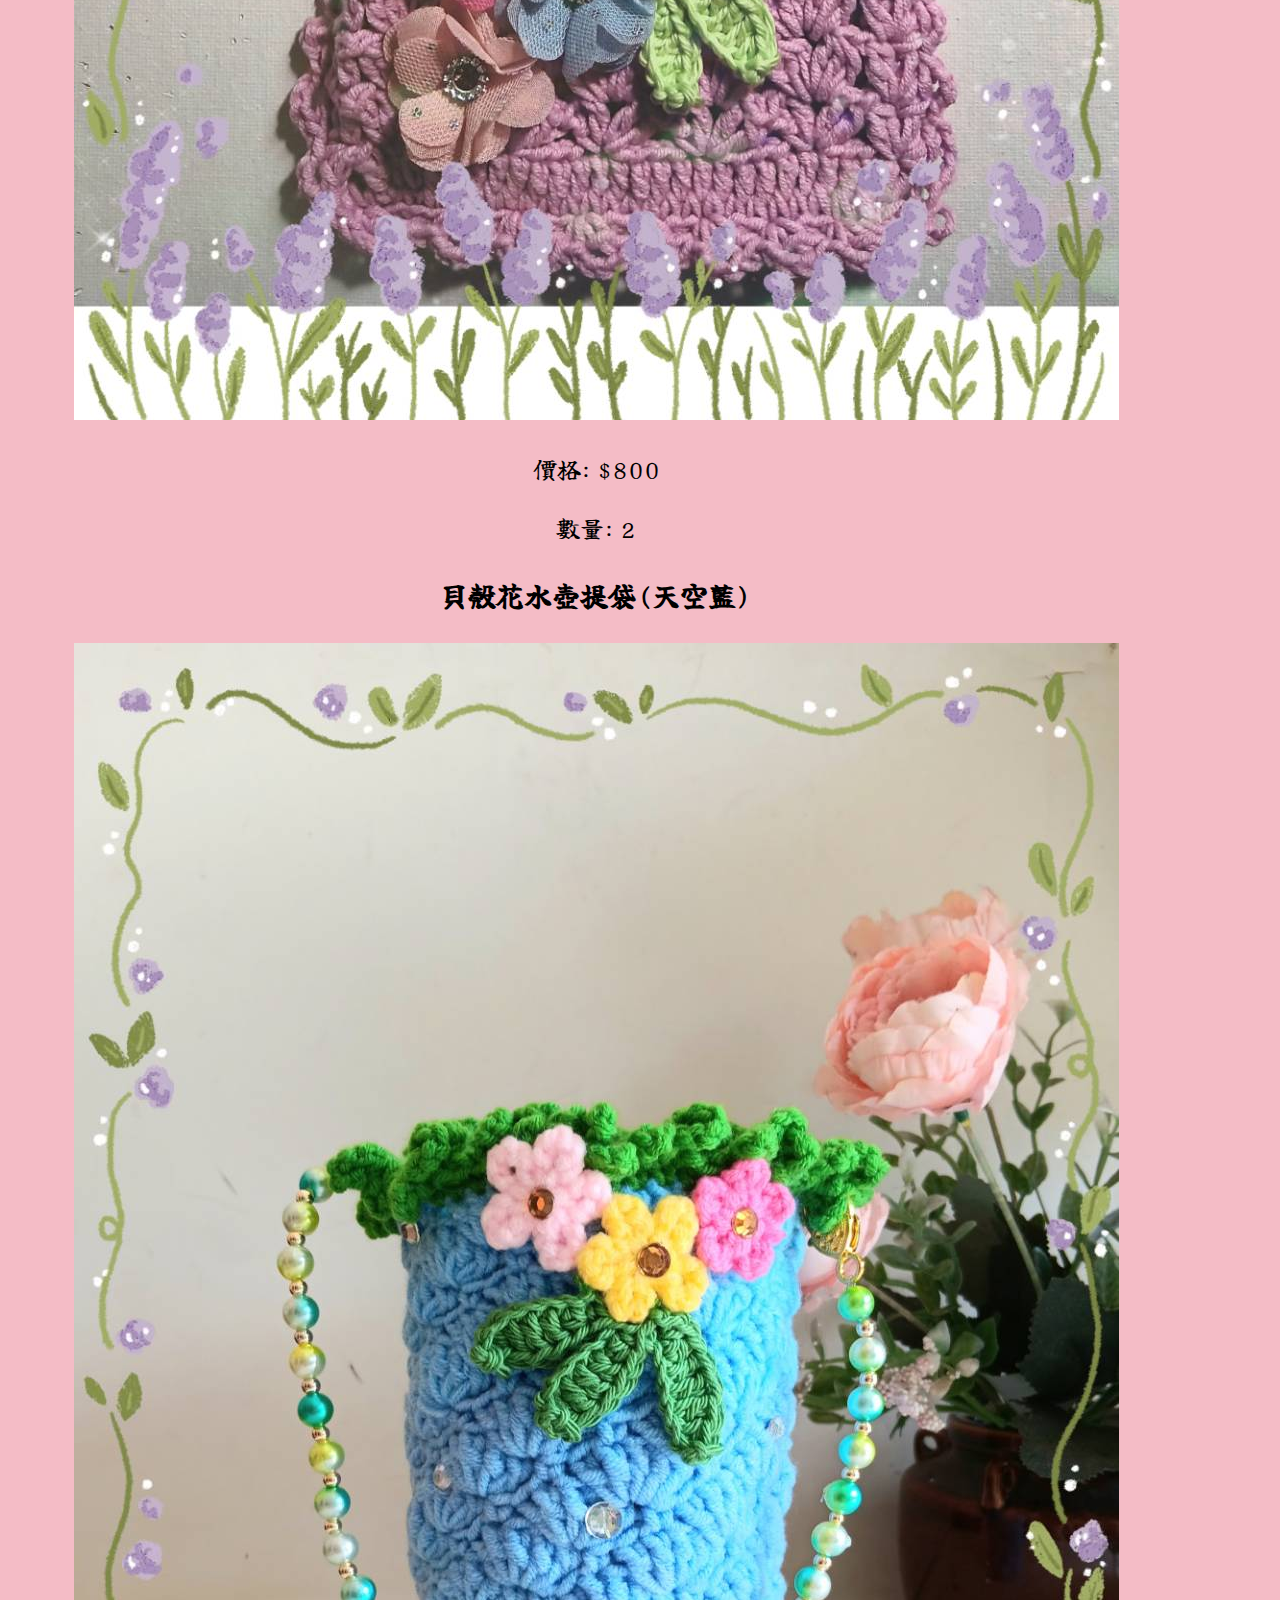
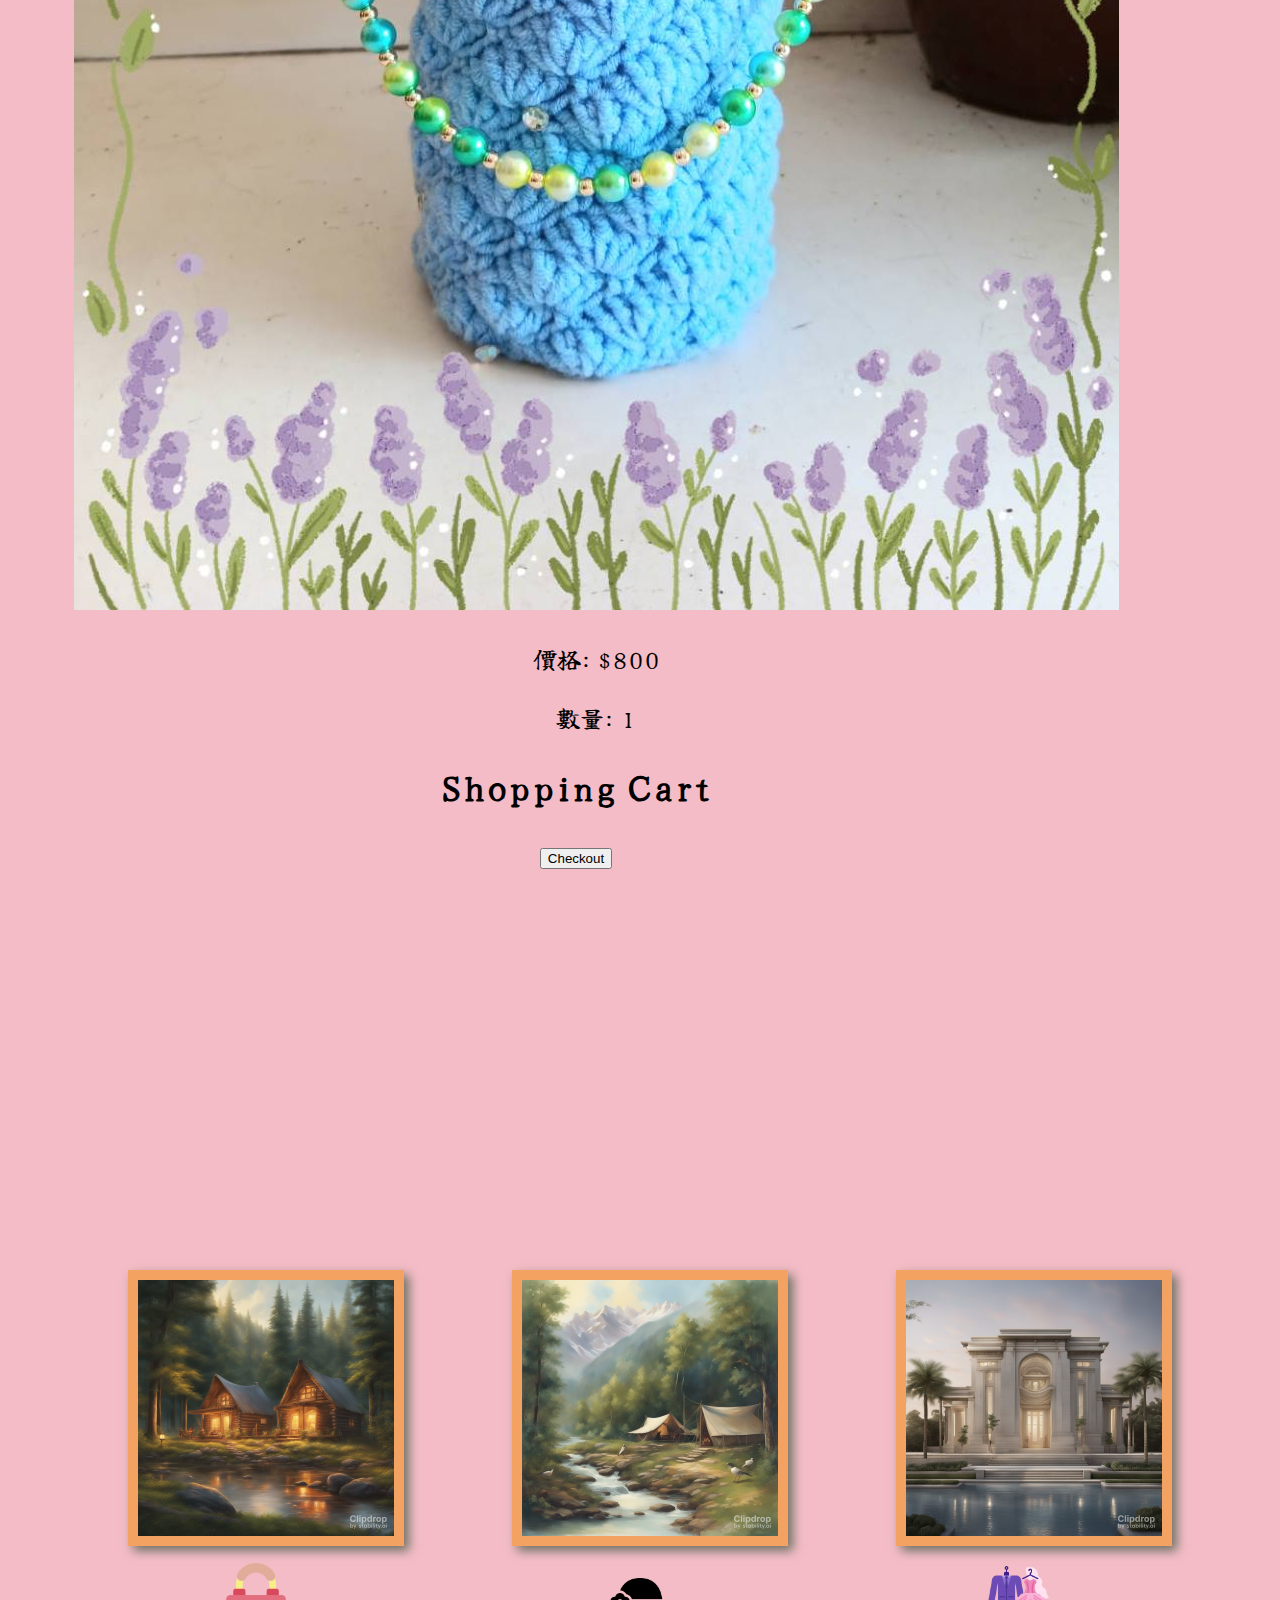
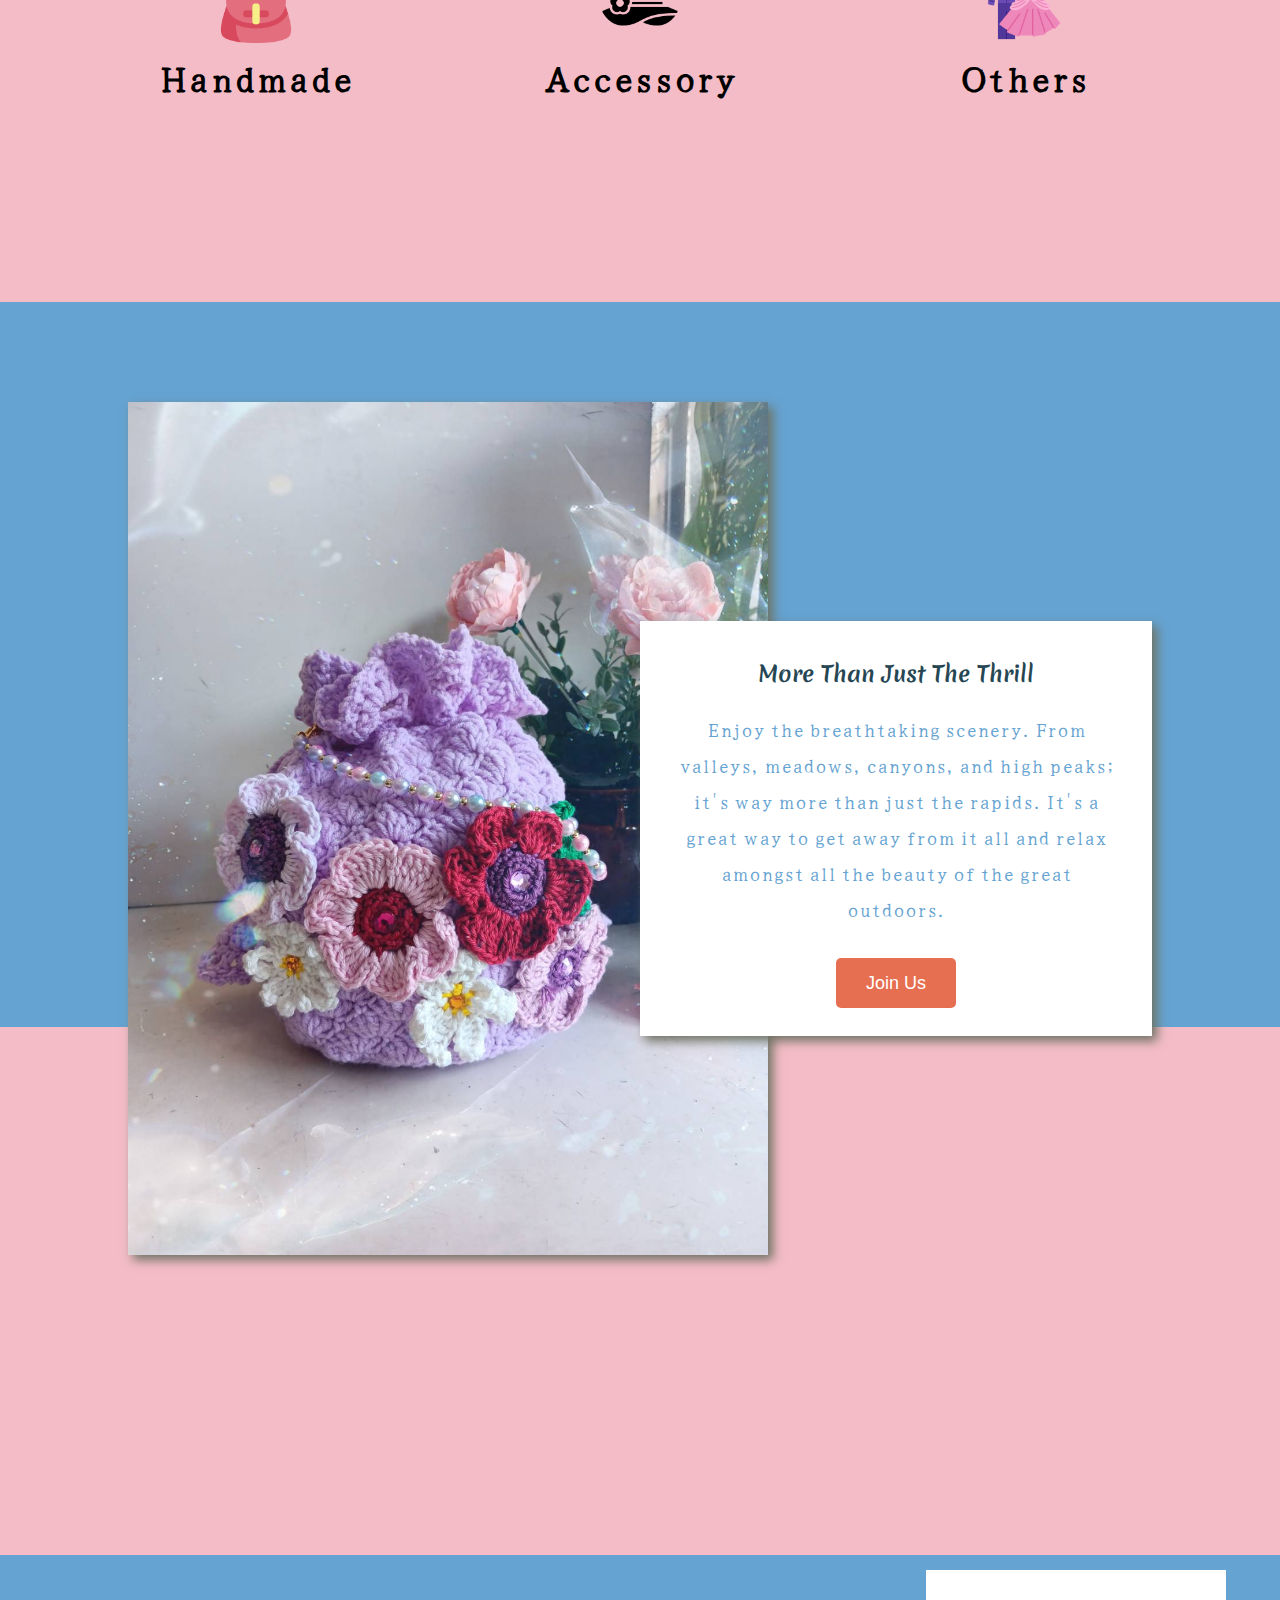
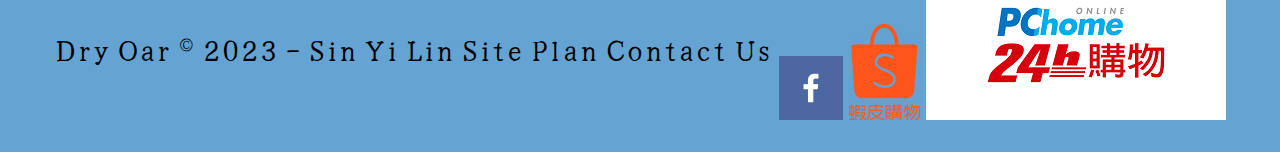
==== commit 2722c7e7: "added to my homepage" ====
--- a/index.html
+++ b/index.html
@@ -61,11 +61,10 @@
             <section class="product-list">
                 <h2>Products</h2>
                 <select id="sortBy" title="Choose a data filter.">
-                    <option value="" disabled selected>Filter Temples</option>
-                    <option value="utah">Utah</option>
-                    <option value="notutah">Outside of Utah</option>
-                    <option value="older">Built Before 1950</option>
-                    <option value="all">No Filter</option>
+                    <option value="" disabled selected>選擇產品</option>
+                    <option value="handbag">提袋類</option>
+                    <option value="notHandbag">非提袋類</option>
+                    <option value="all">全部</option>
                 </select>
                 <ul>
                     <li id="products">
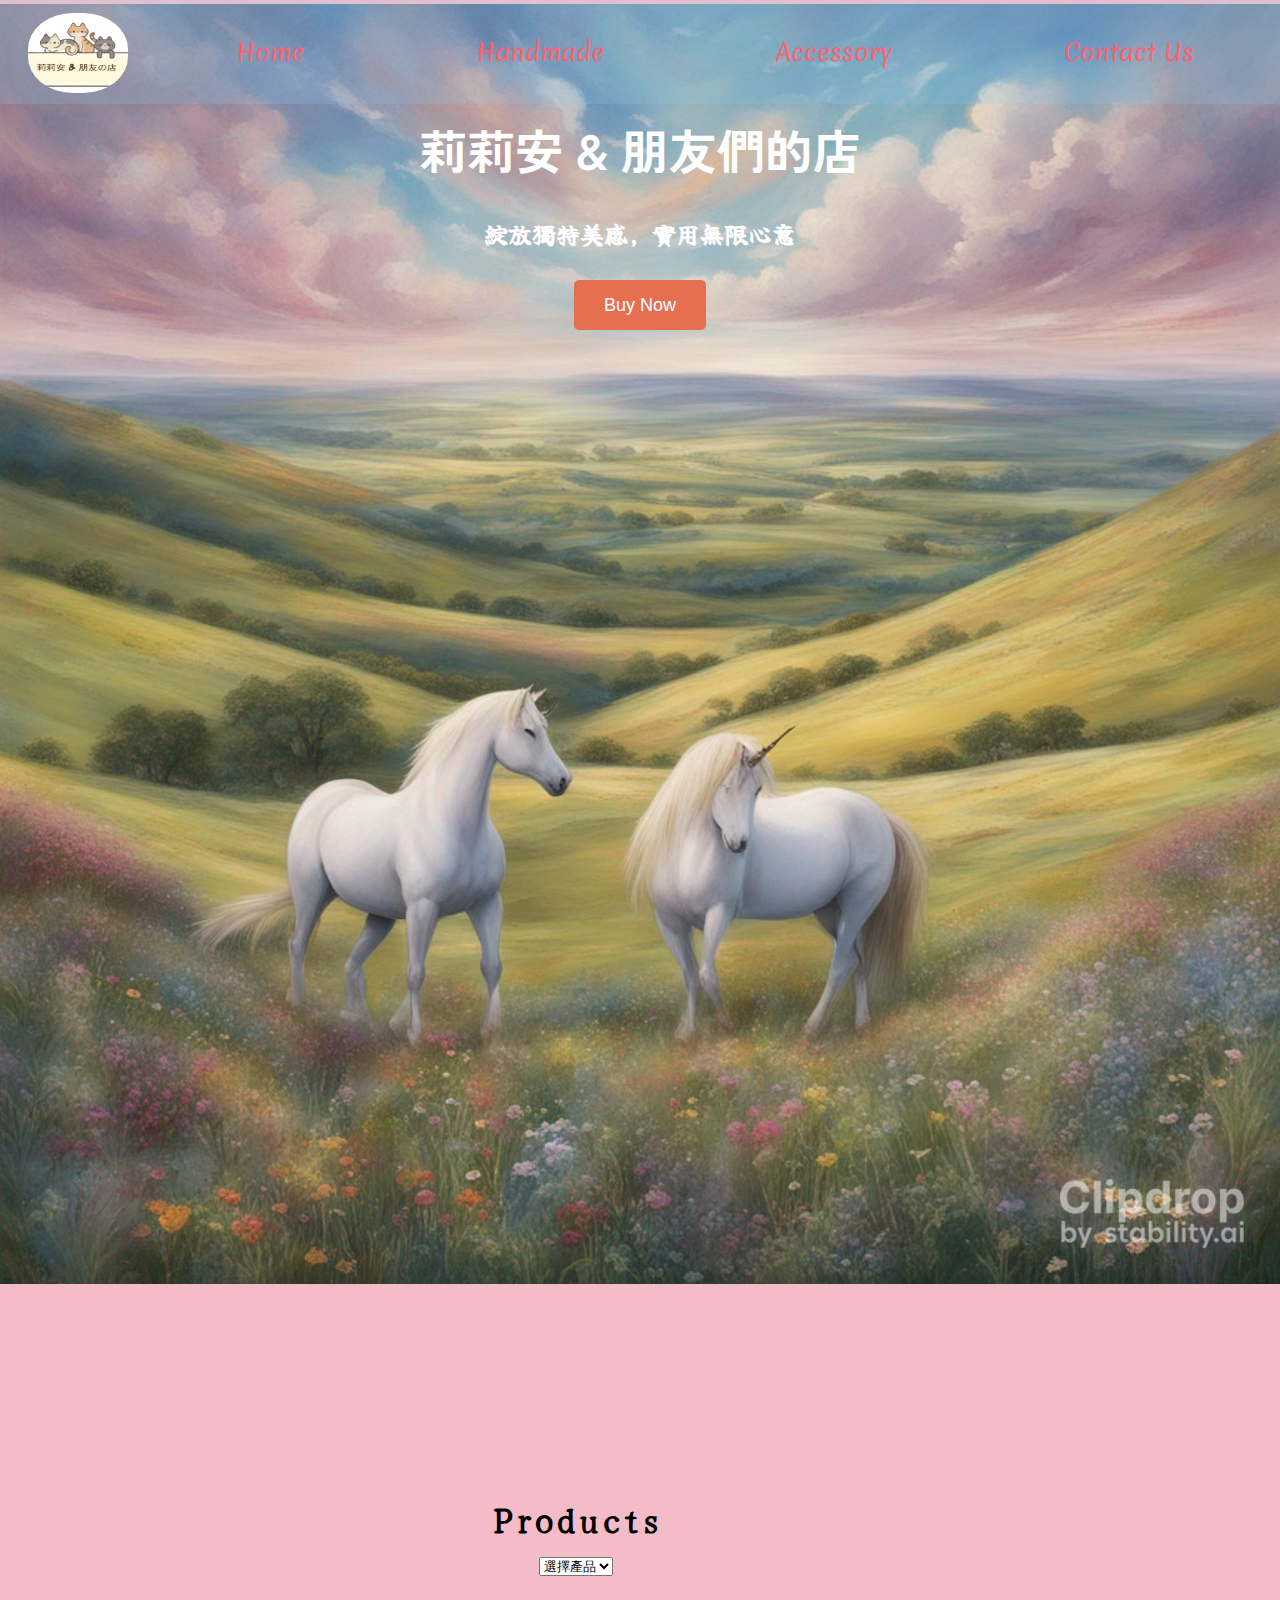
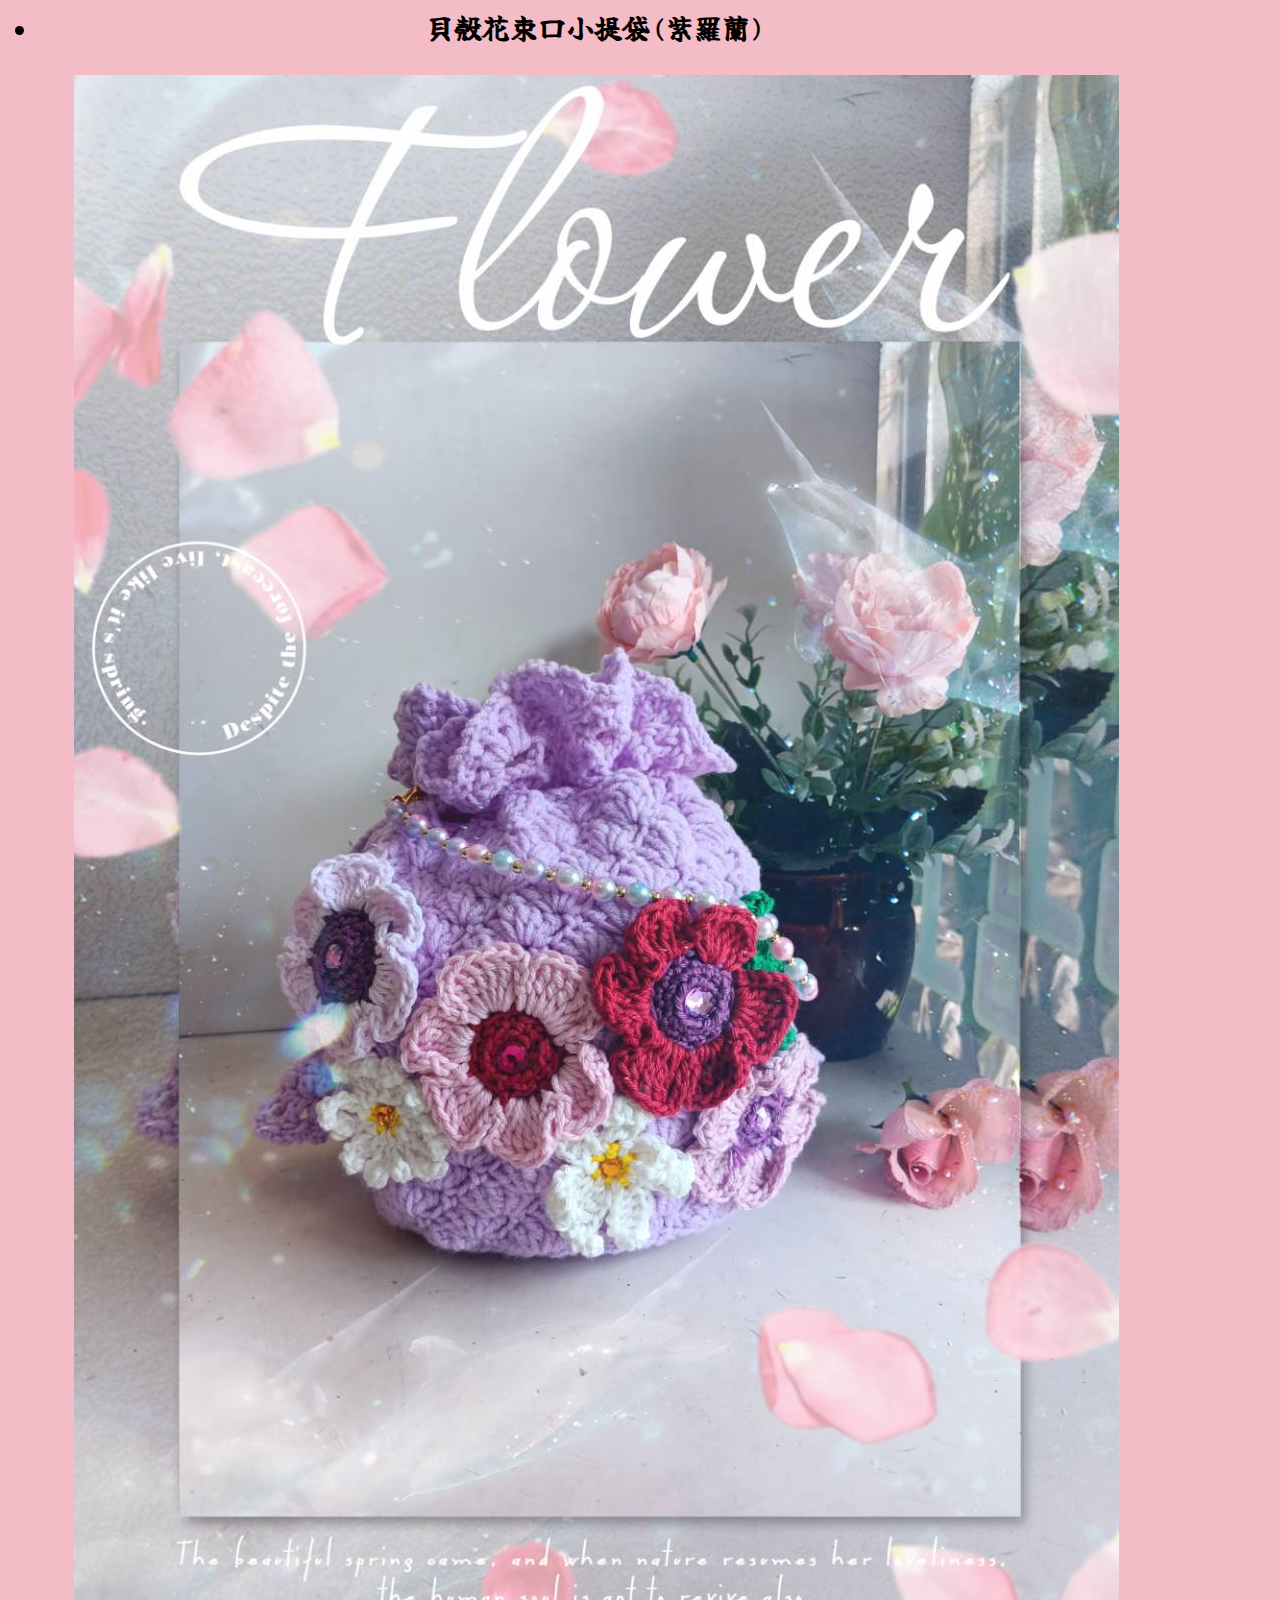
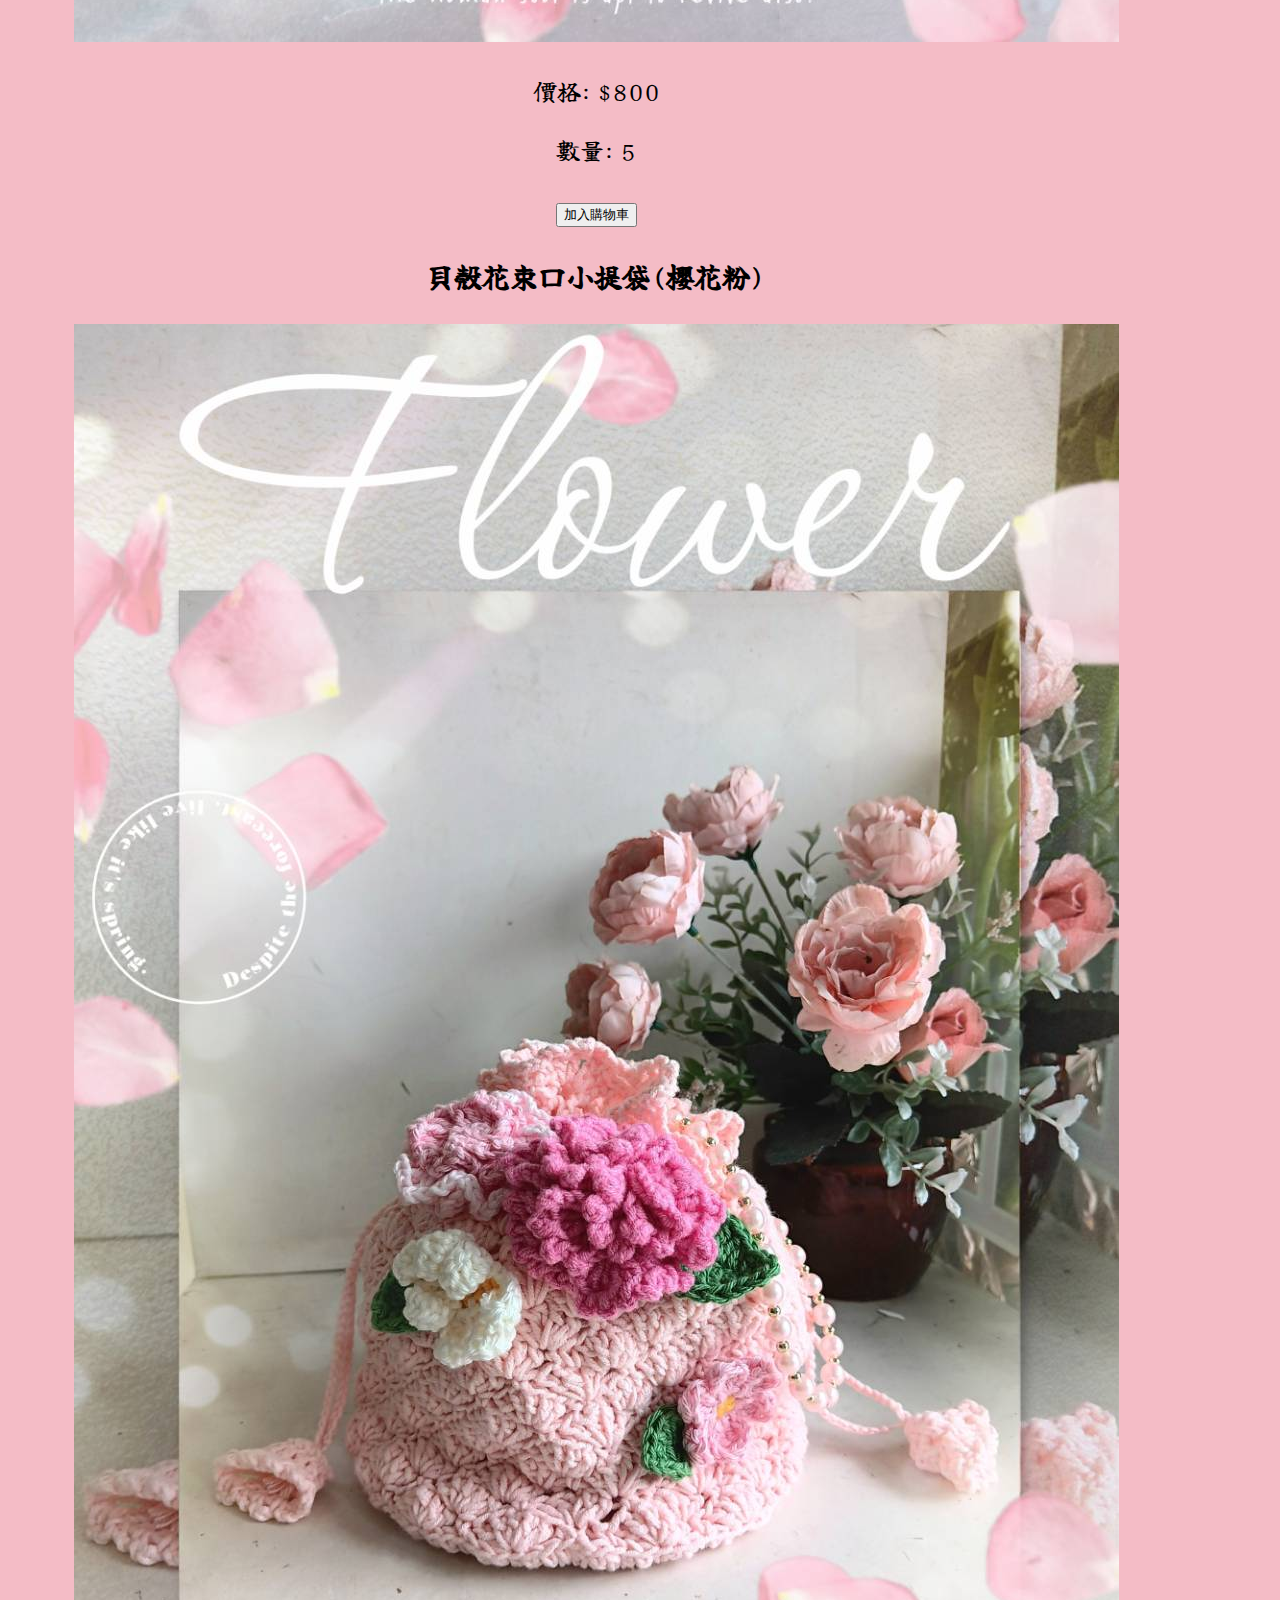
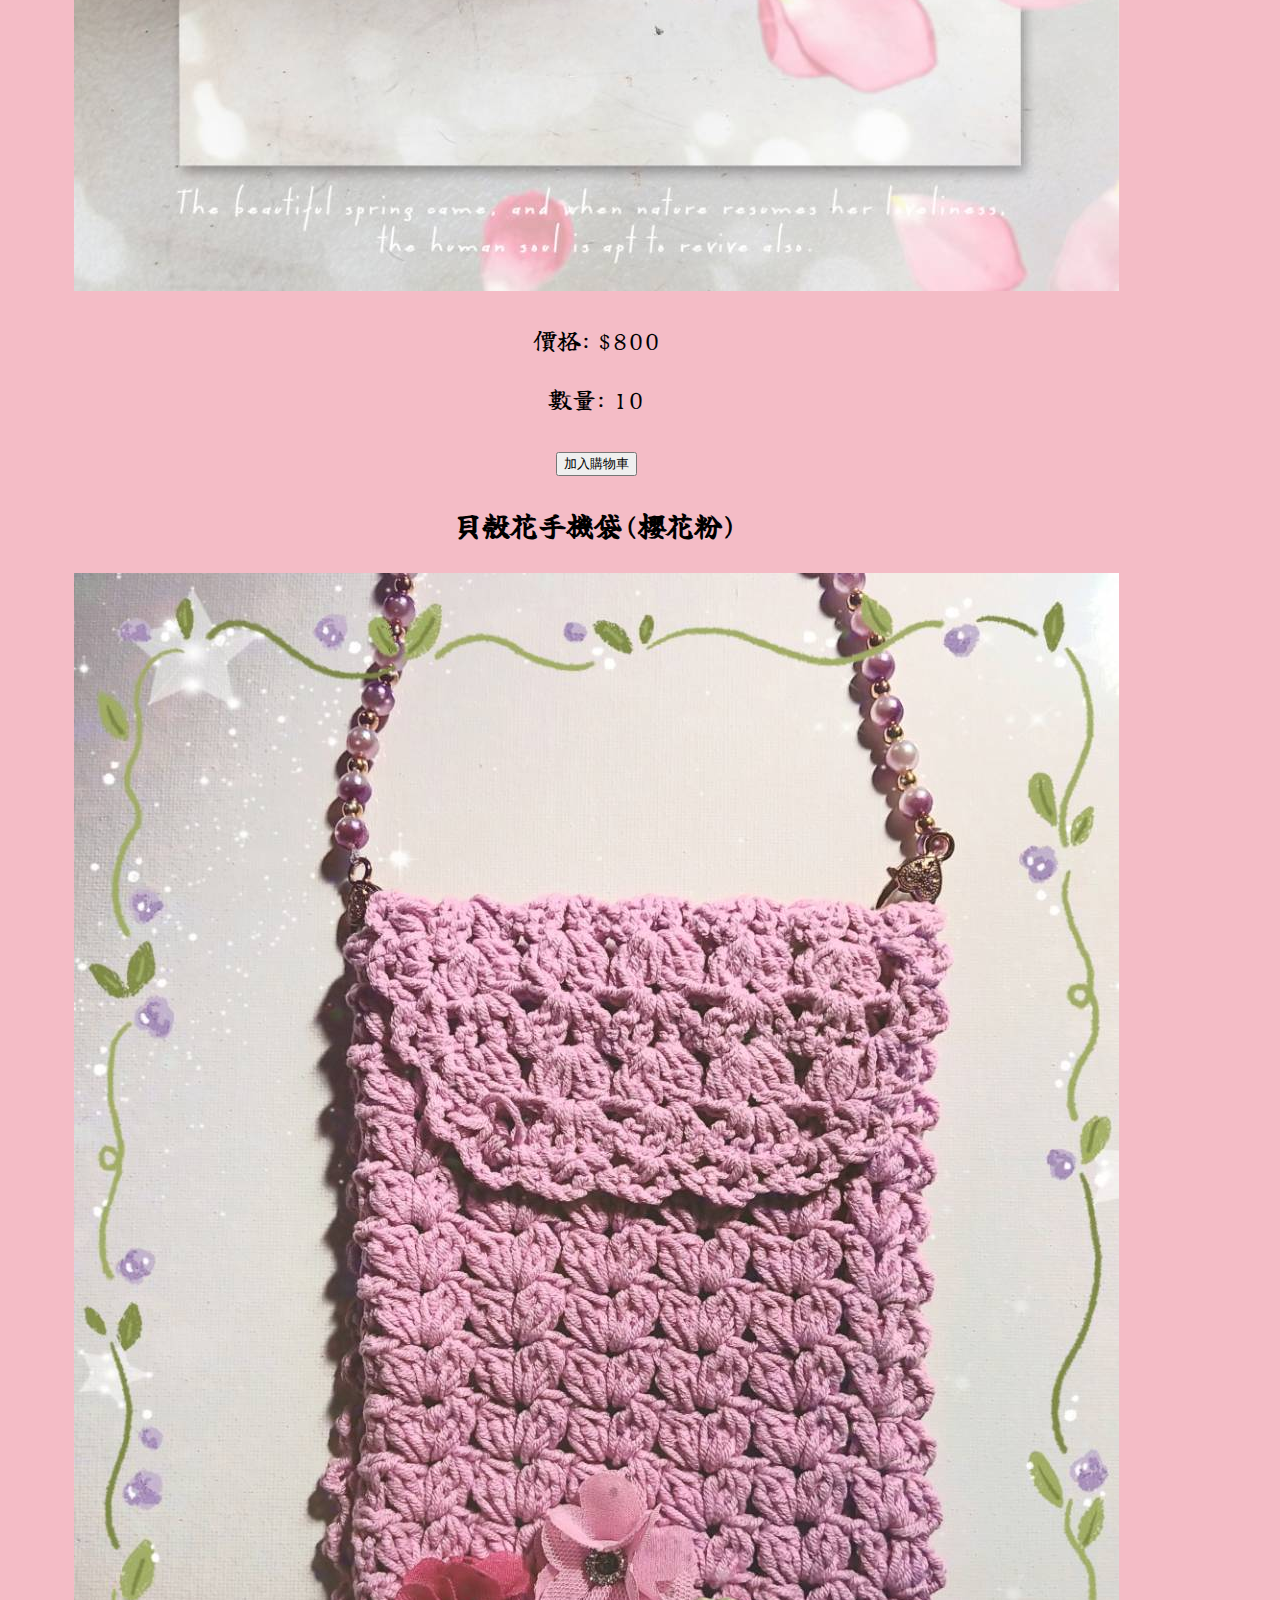
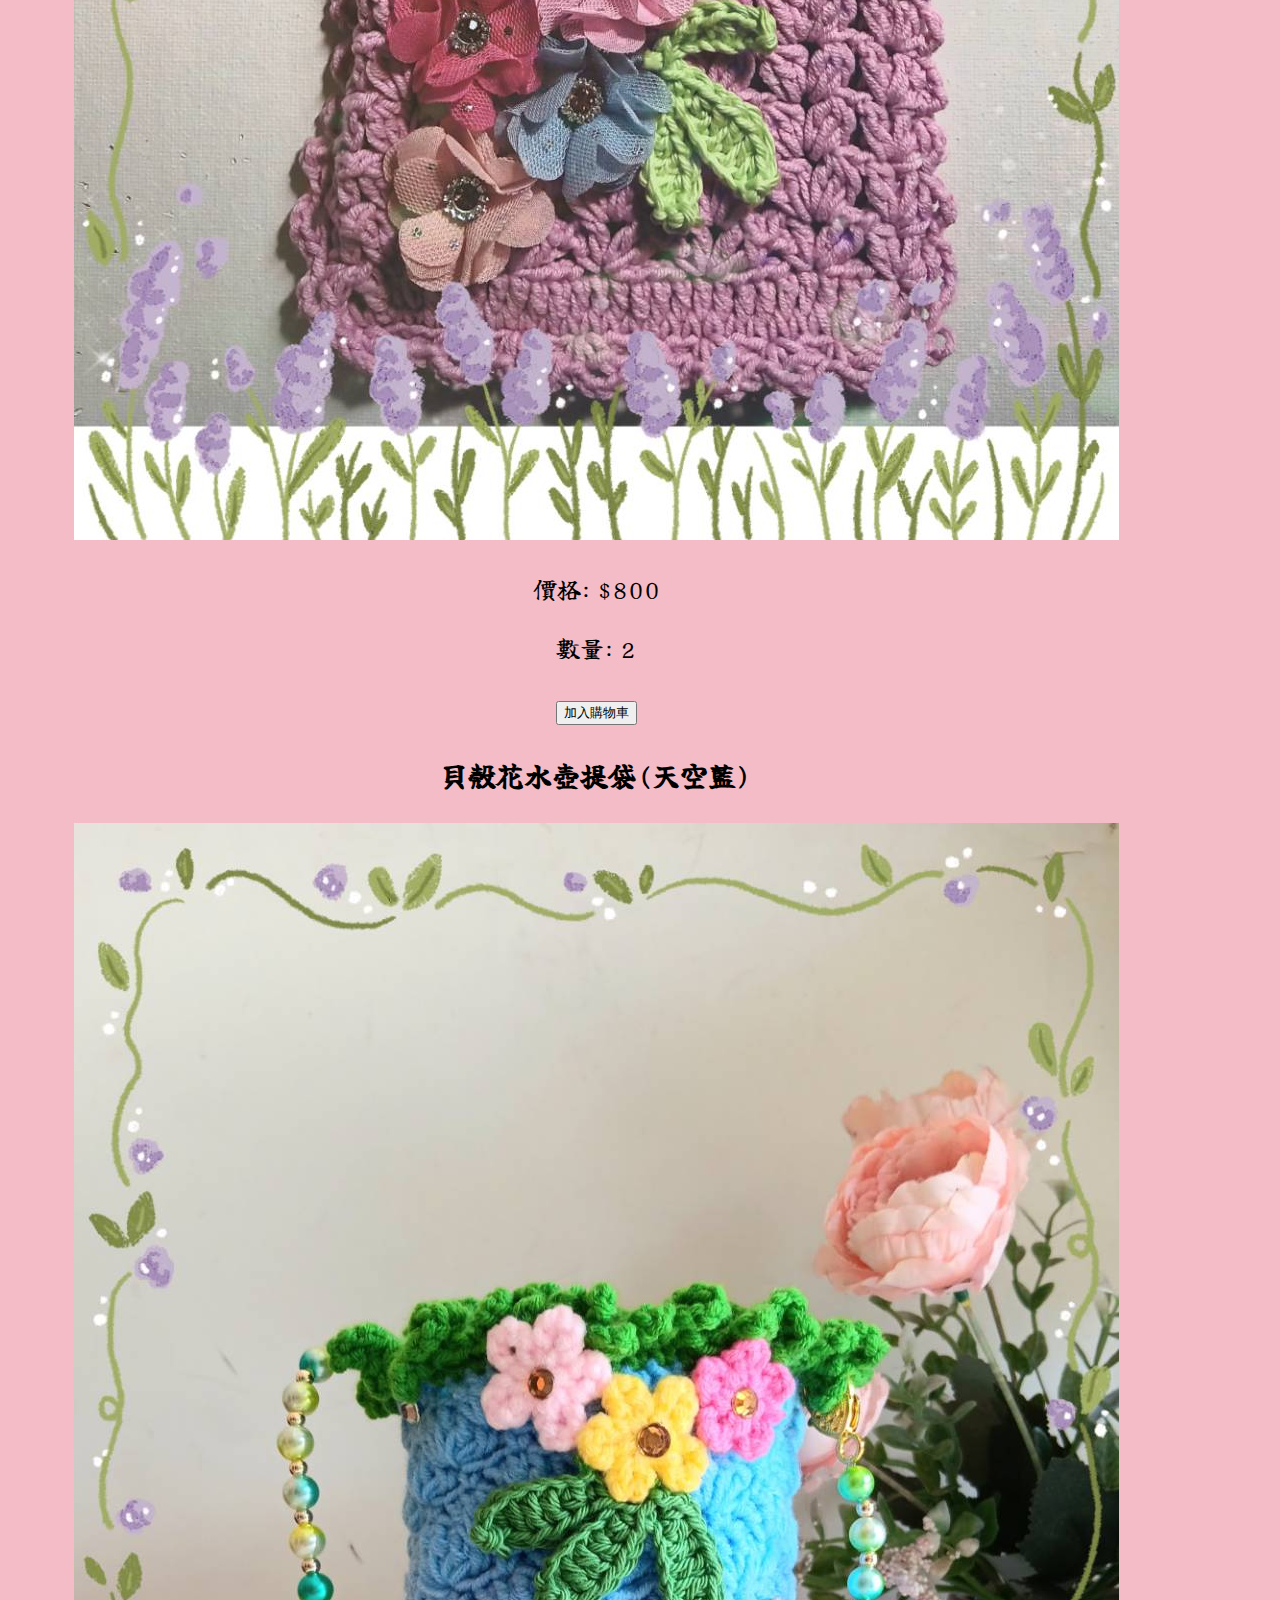
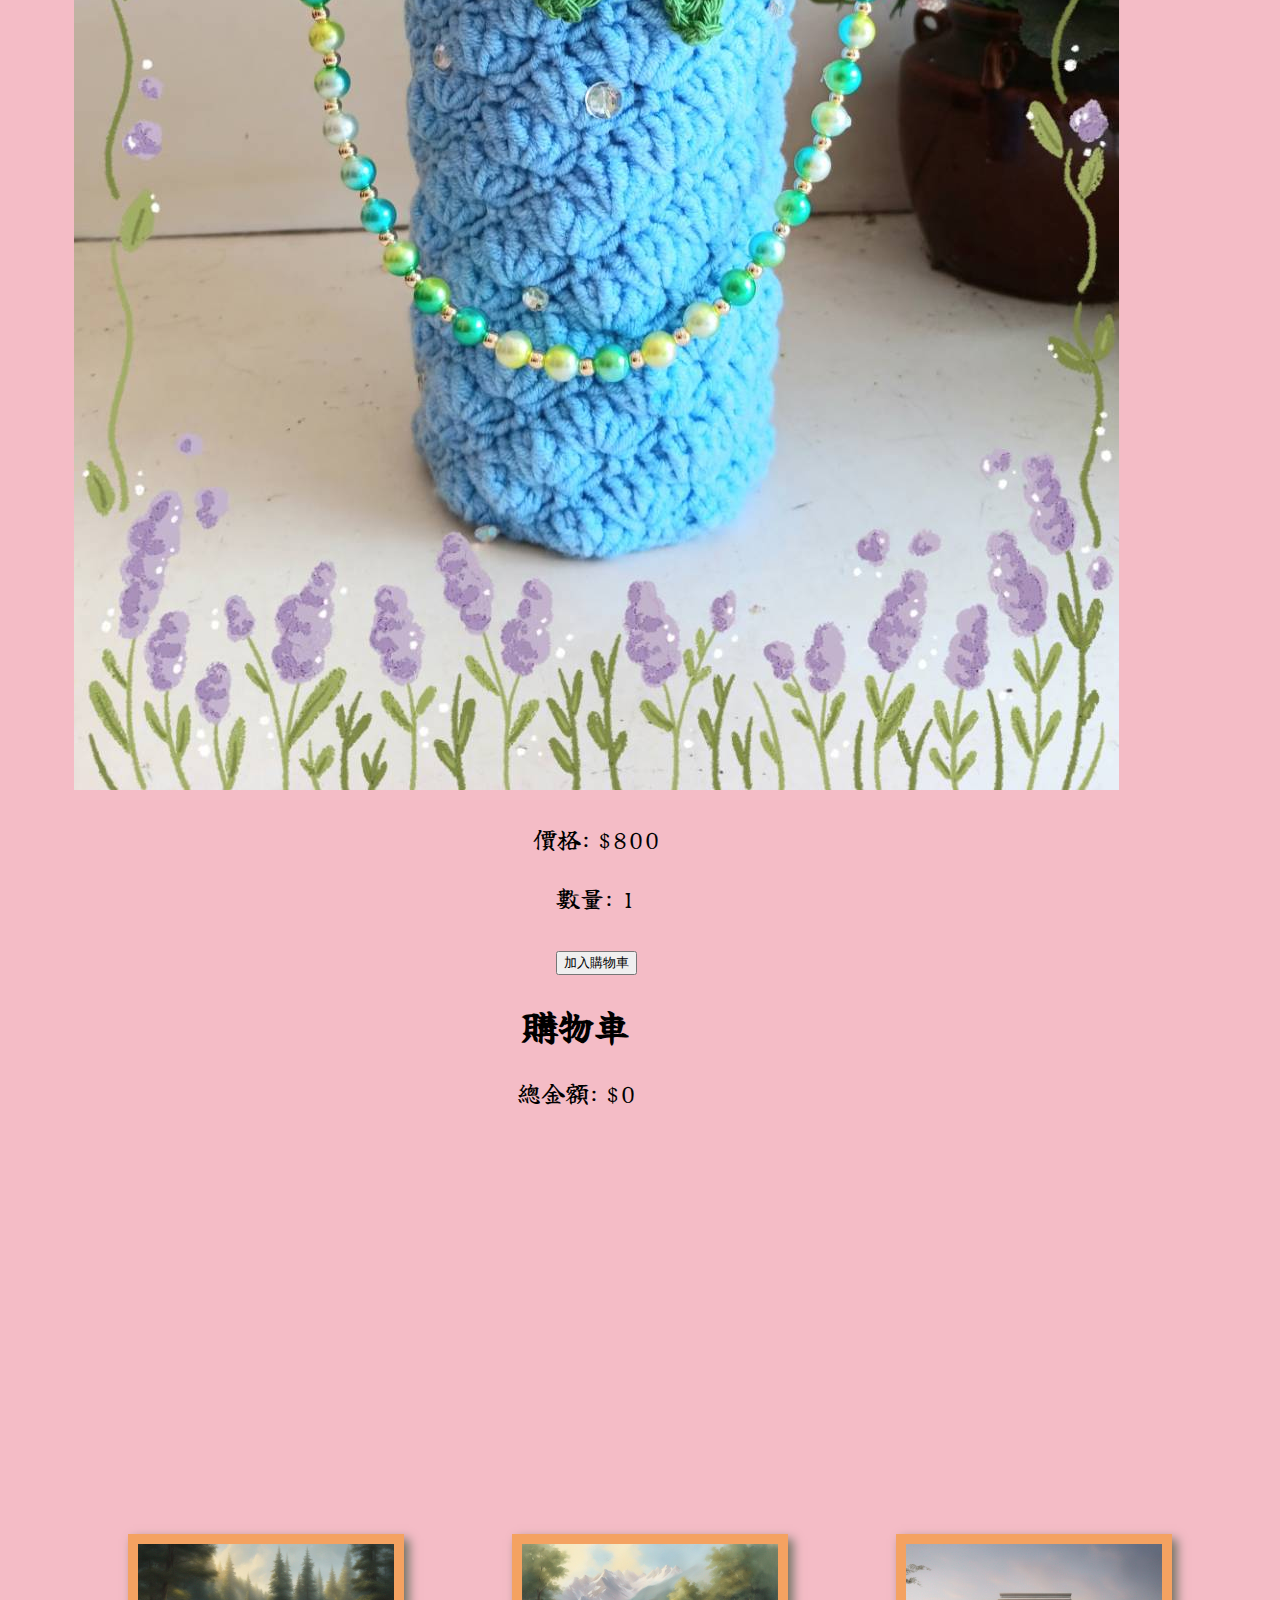
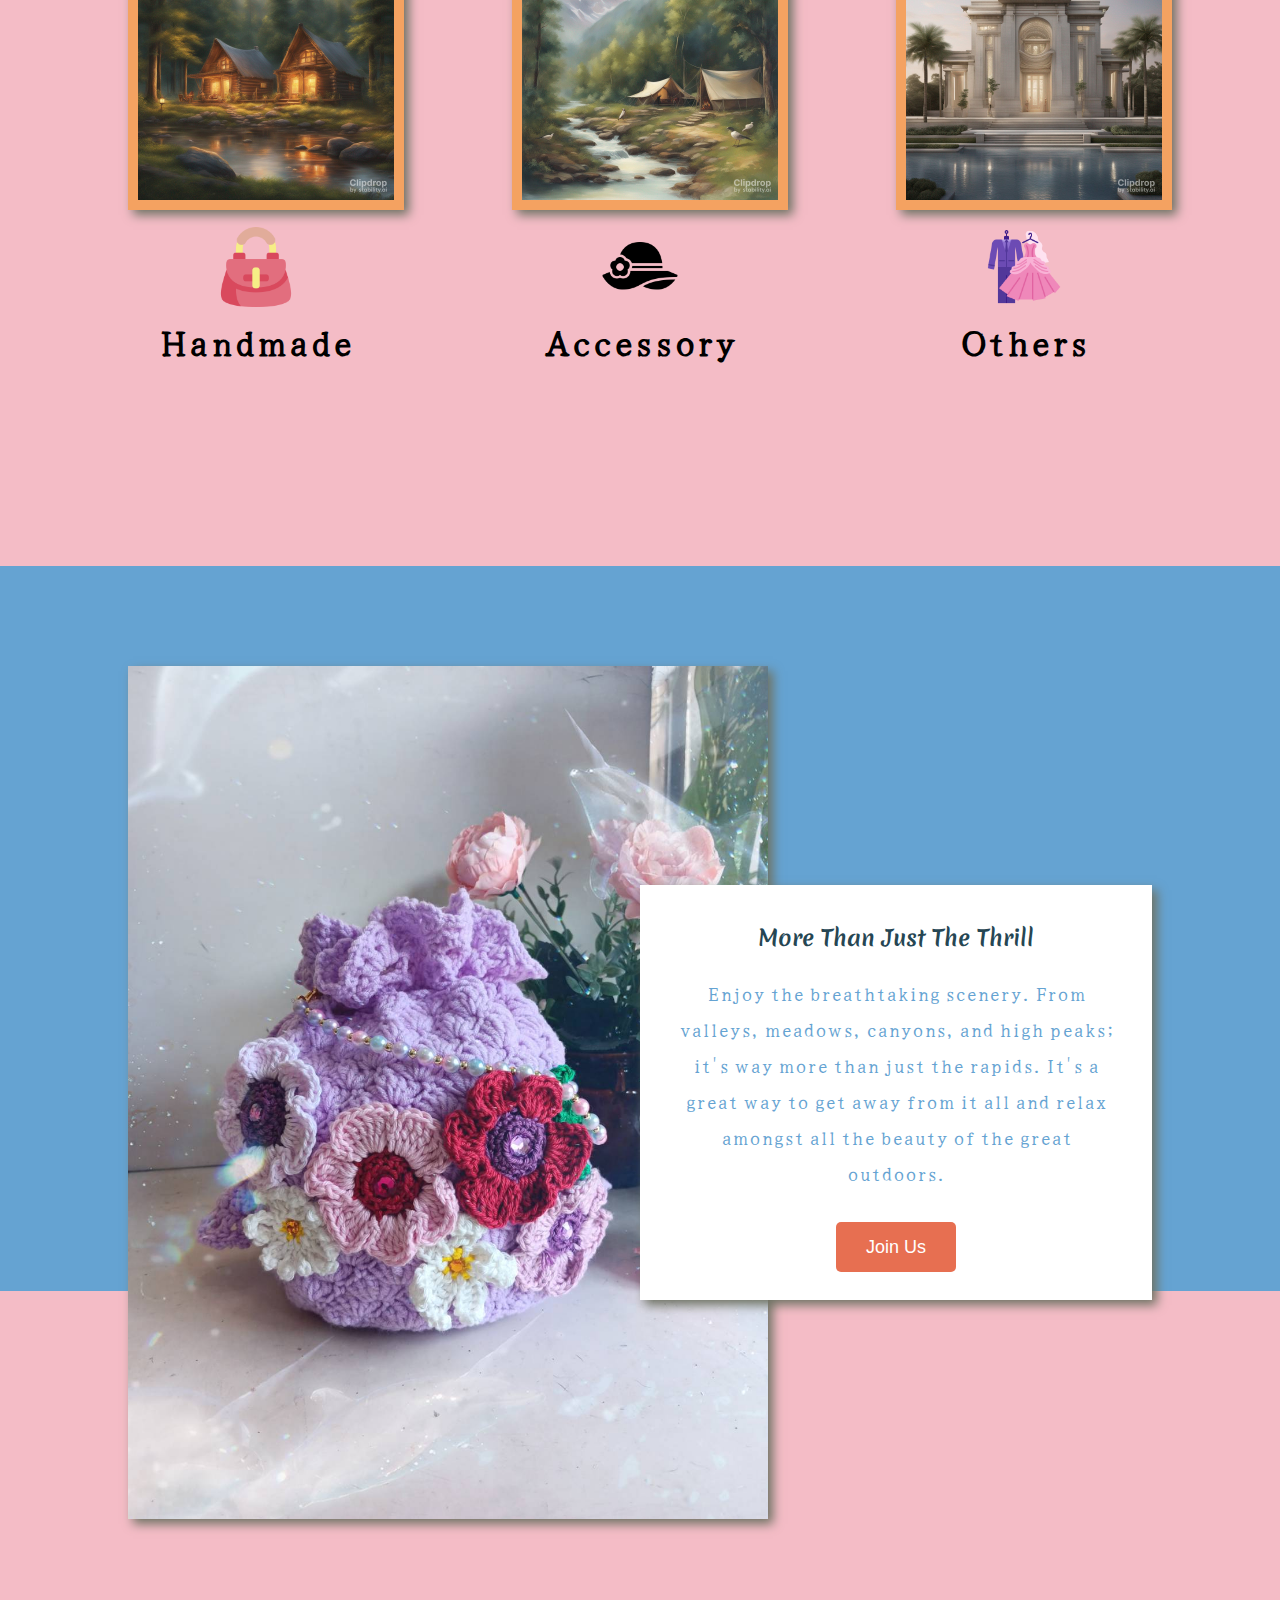
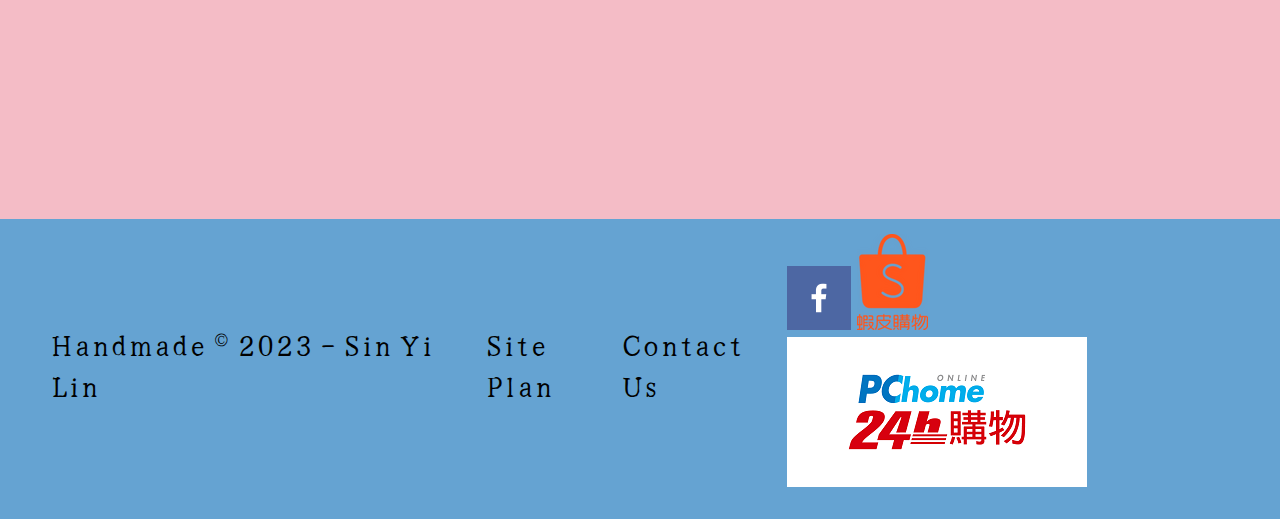
==== commit a808e46a: "added to my homepage" ====
--- a/index.html
+++ b/index.html
@@ -62,28 +62,28 @@
                 <h2>Products</h2>
                 <select id="sortBy" title="Choose a data filter.">
                     <option value="" disabled selected>選擇產品</option>
-                    <option value="handbag">提袋類</option>
-                    <option value="notHandbag">非提袋類</option>
+                    <option value="handbag">束口提袋</option>
+                    <option value="notHandbag">其他</option>
                     <option value="all">全部</option>
                 </select>
                 <ul>
                     <li id="products">
                     <!-- Product items will be generated here -->
-                    </li>      
+                    </li>   
                 </ul>
-                <!-- Shopping Cart -->
-                <div id="shopping-cart">
-                    <h2>Shopping Cart</h2>
-                    <ul id="cart">
-                        <!-- Cart items will be generated here -->
+            <!-- Shopping Cart -->
+                <div id="cart">
+                    <h2>購物車</h2>
+                    <ul id="cart-items">
+                        <!-- 購物車商品將顯示在這裡 -->
                     </ul>
-                    <button id="checkout">Checkout</button>
-                </div>
+                    <p id="total">總金額: $0</p>
+                </div>         
             </section>
 
         </main>
         <footer>
-            <p>Dry Oar &copy; 2023 - Sin Yi Lin</p>
+            <p>Handmade &copy; 2023 - Sin Yi Lin</p>
             <p><a href="site-plan-rafting.html">Site Plan</a></p>
             <p><a href="contactus.html">Contact Us</a></p>
             <div class="social">
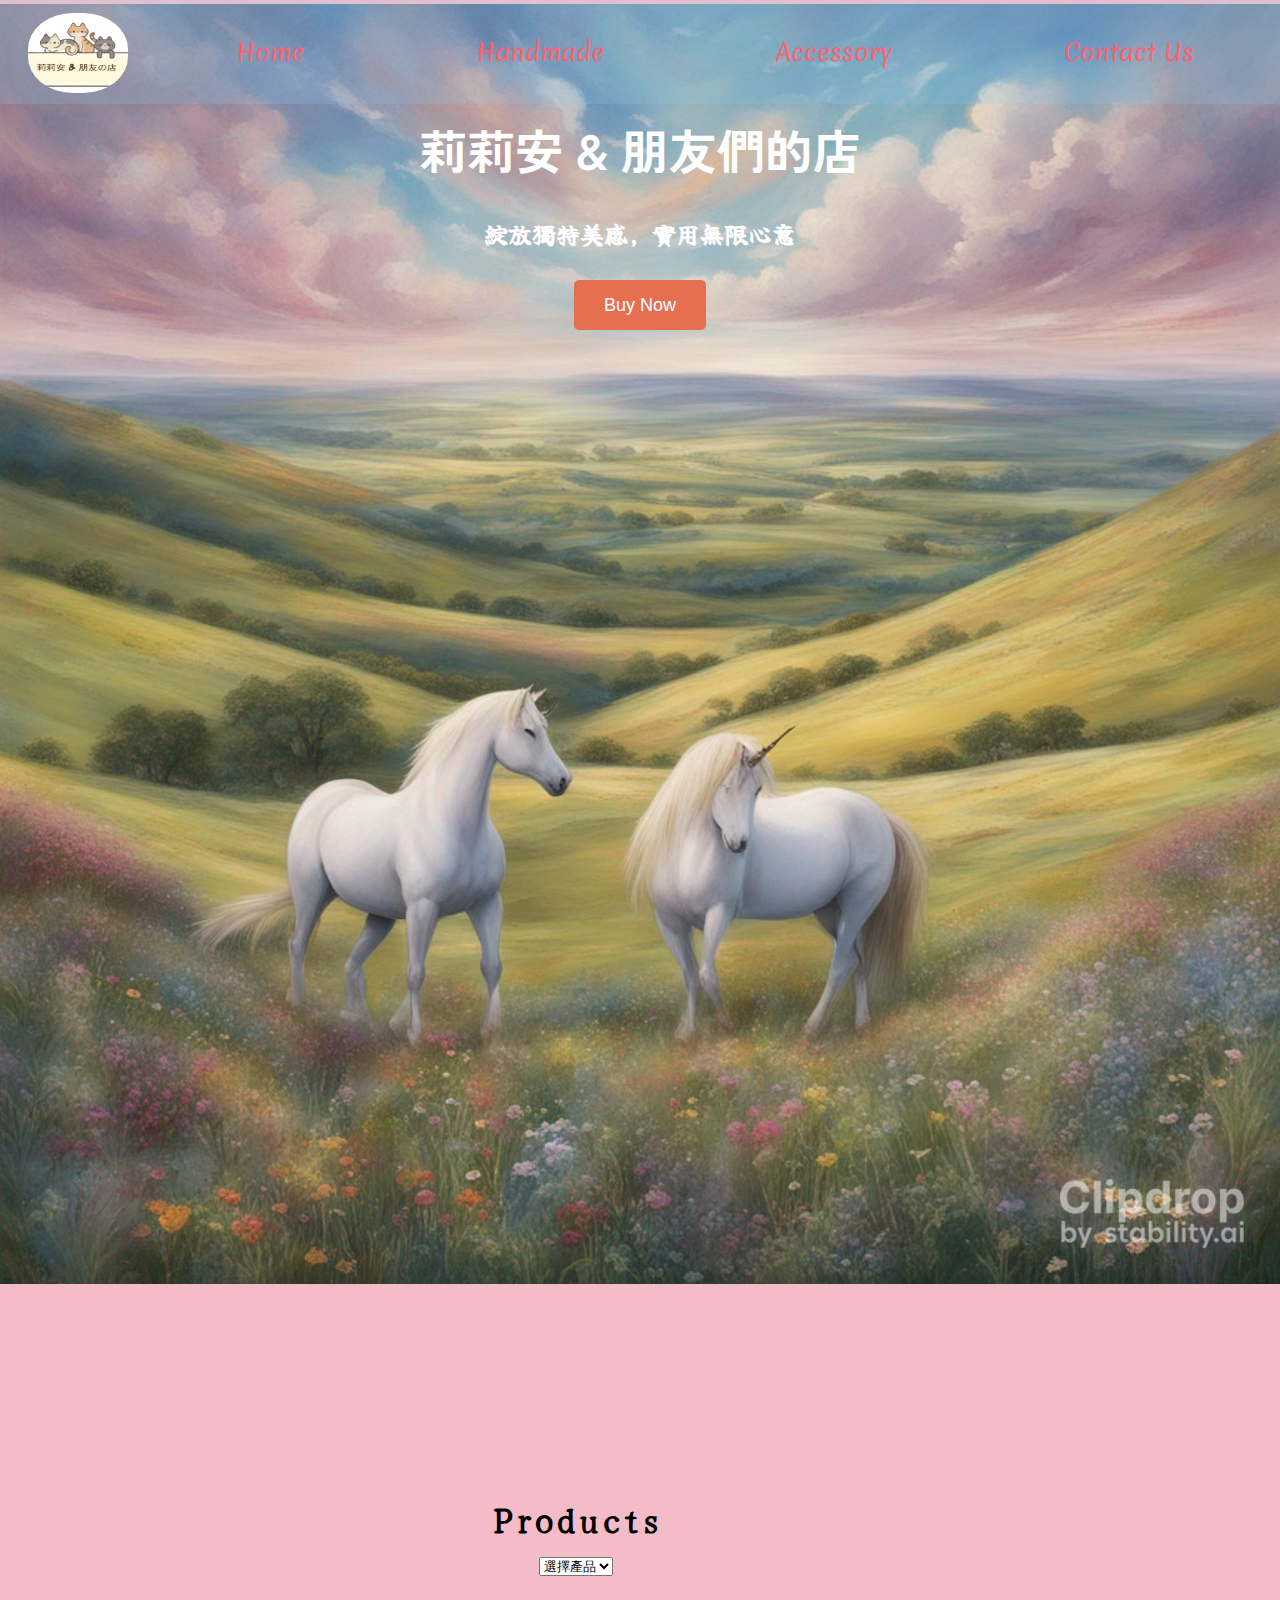
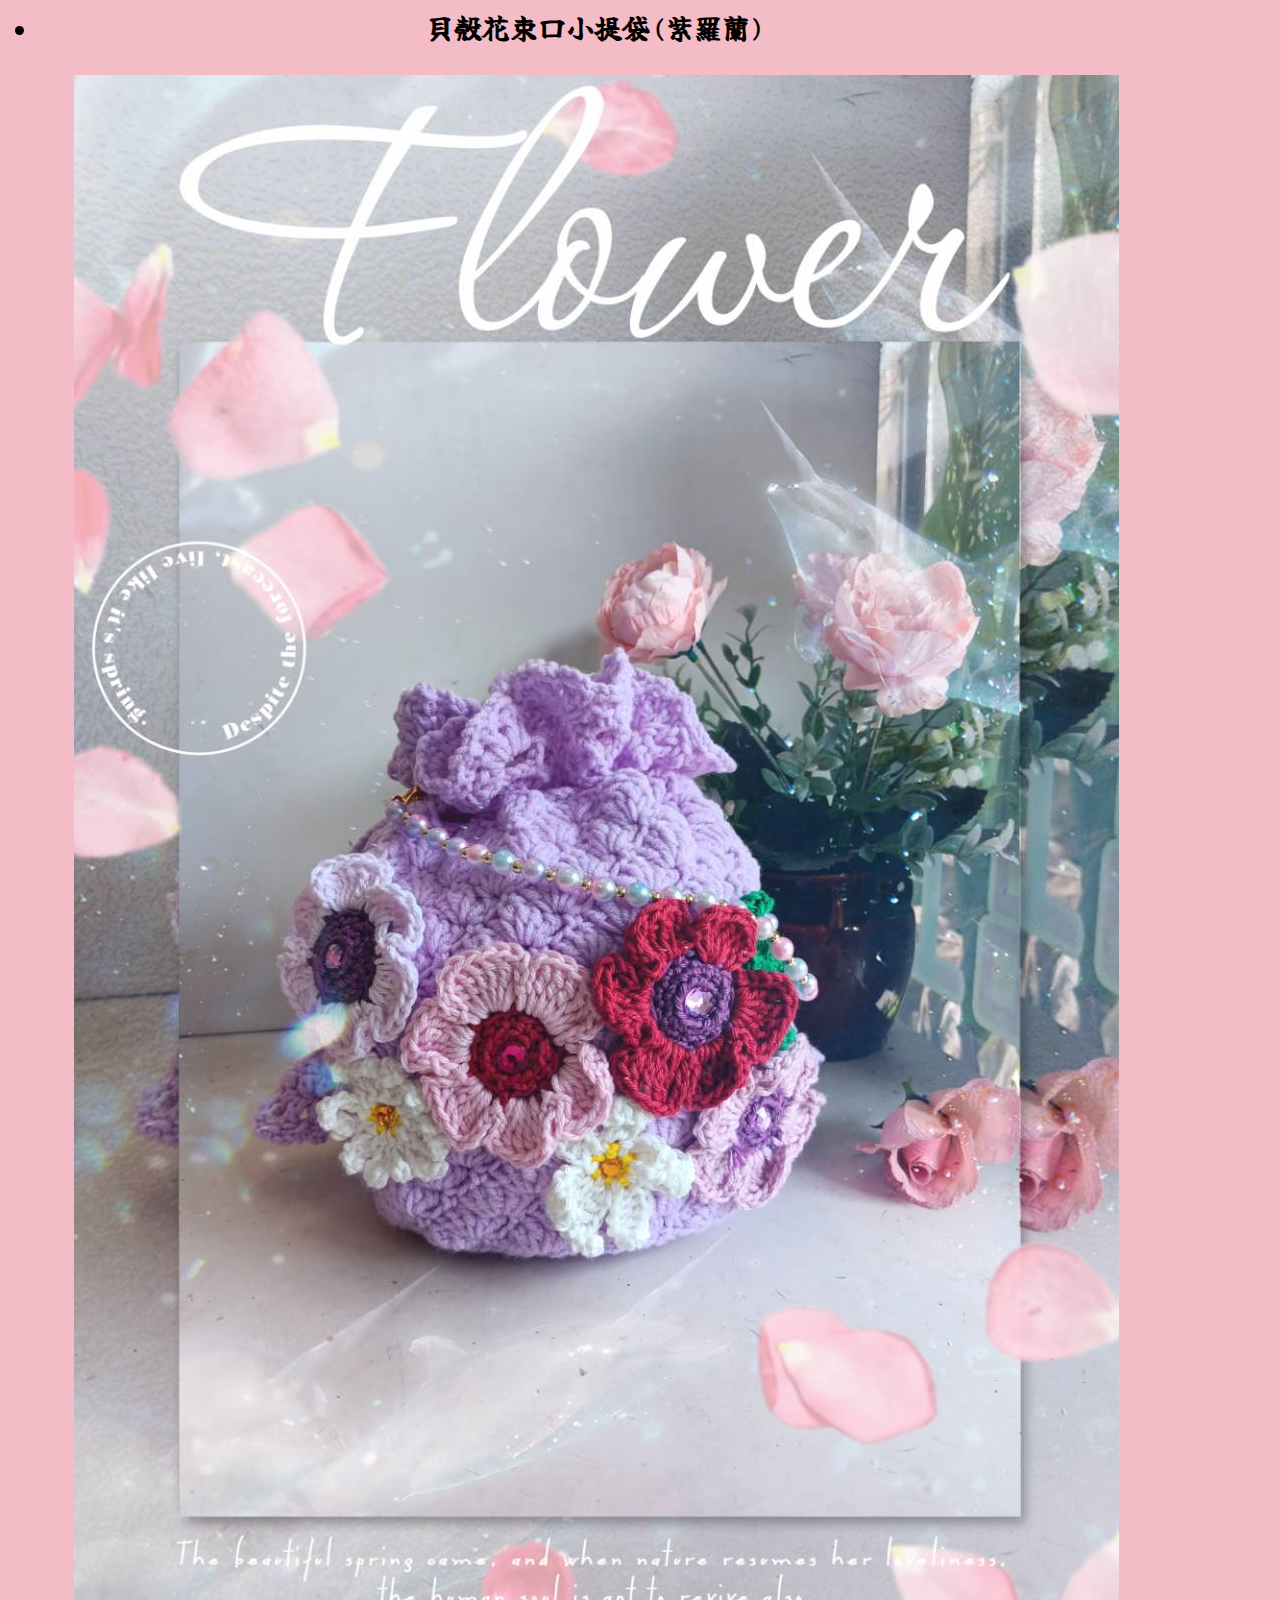
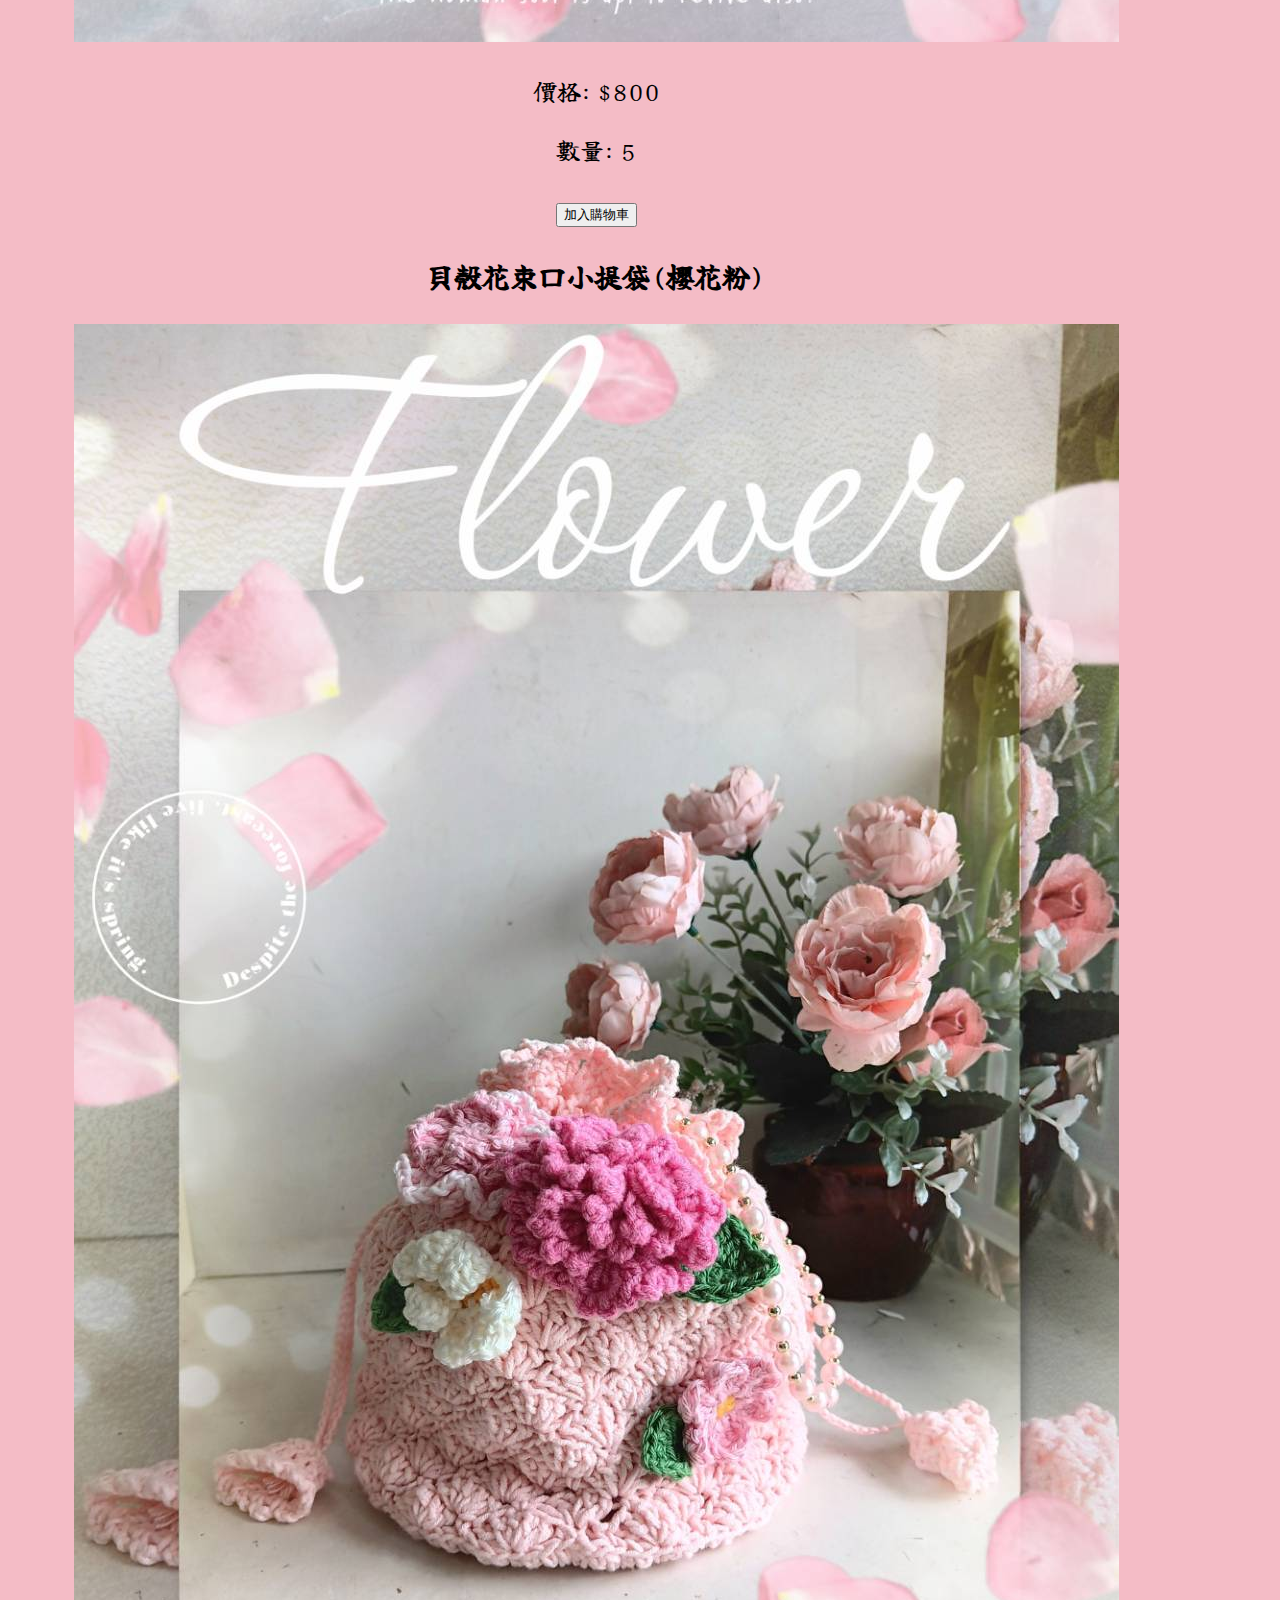
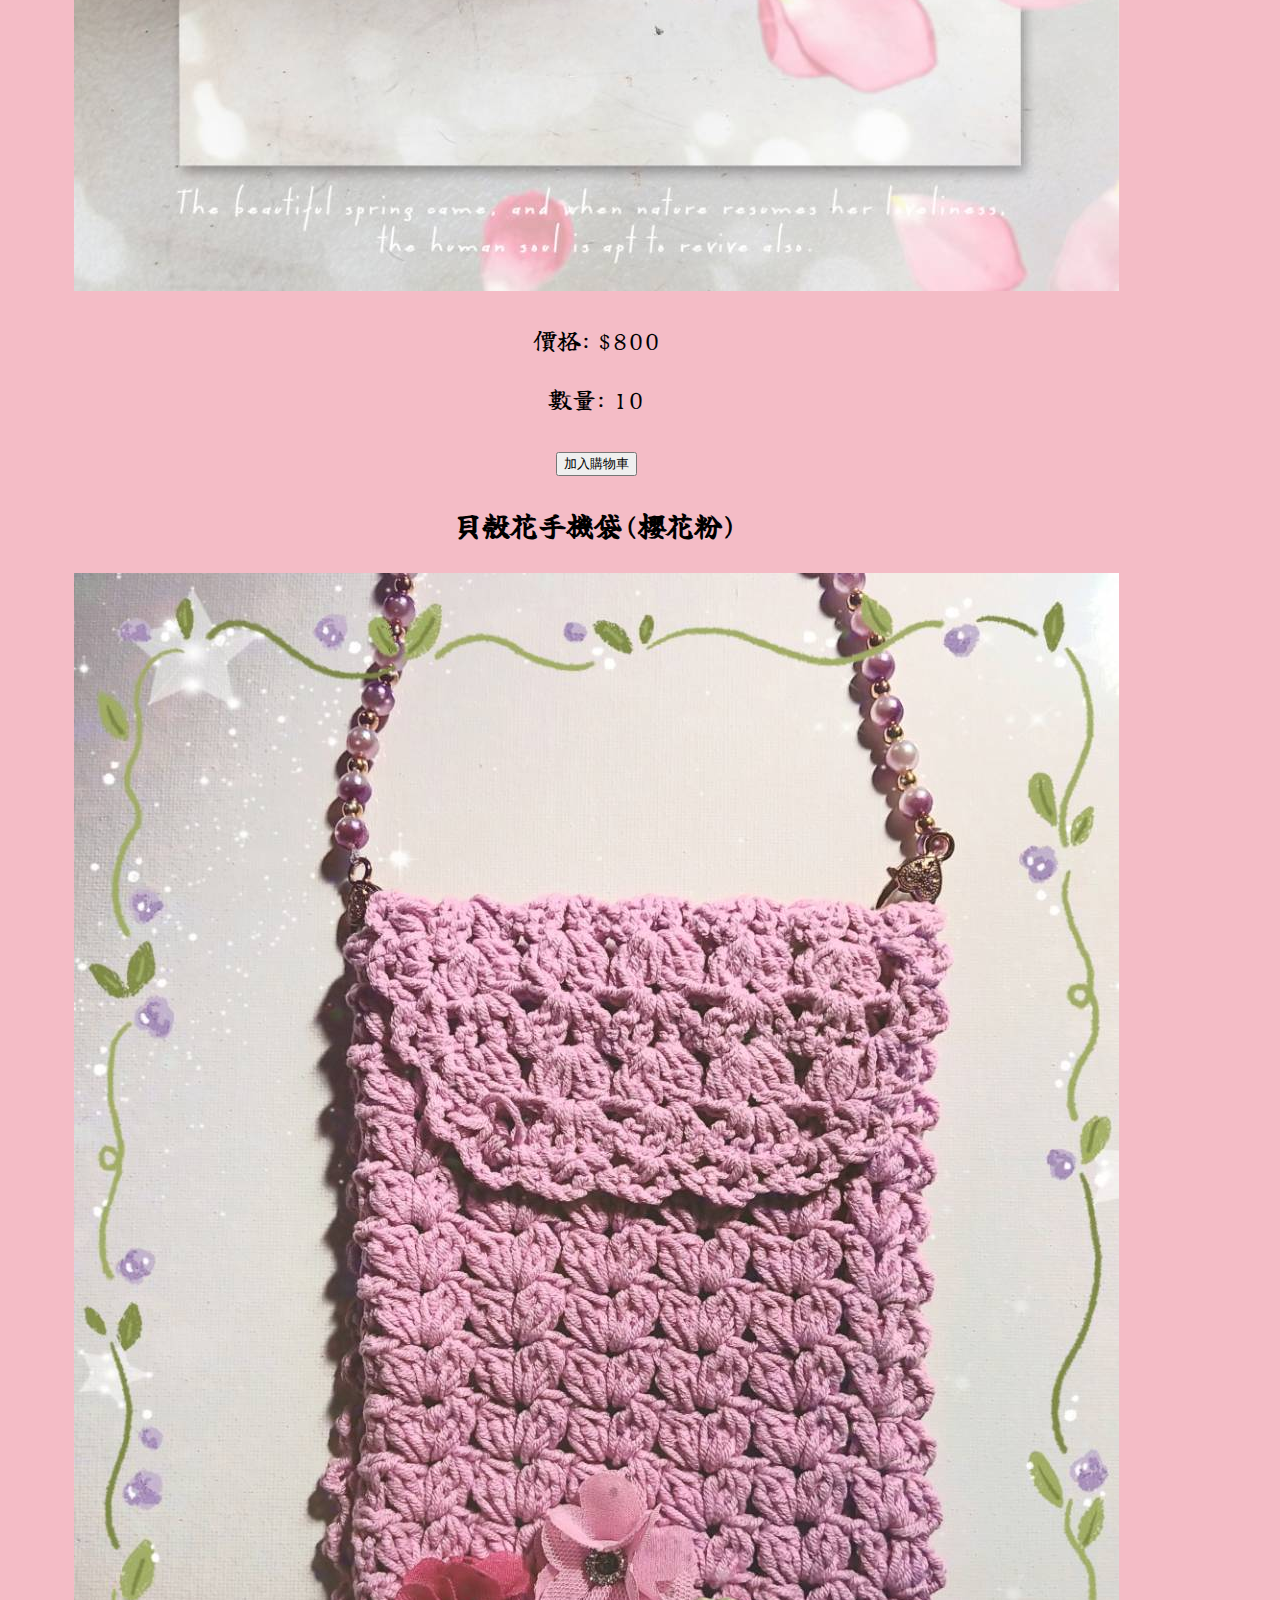
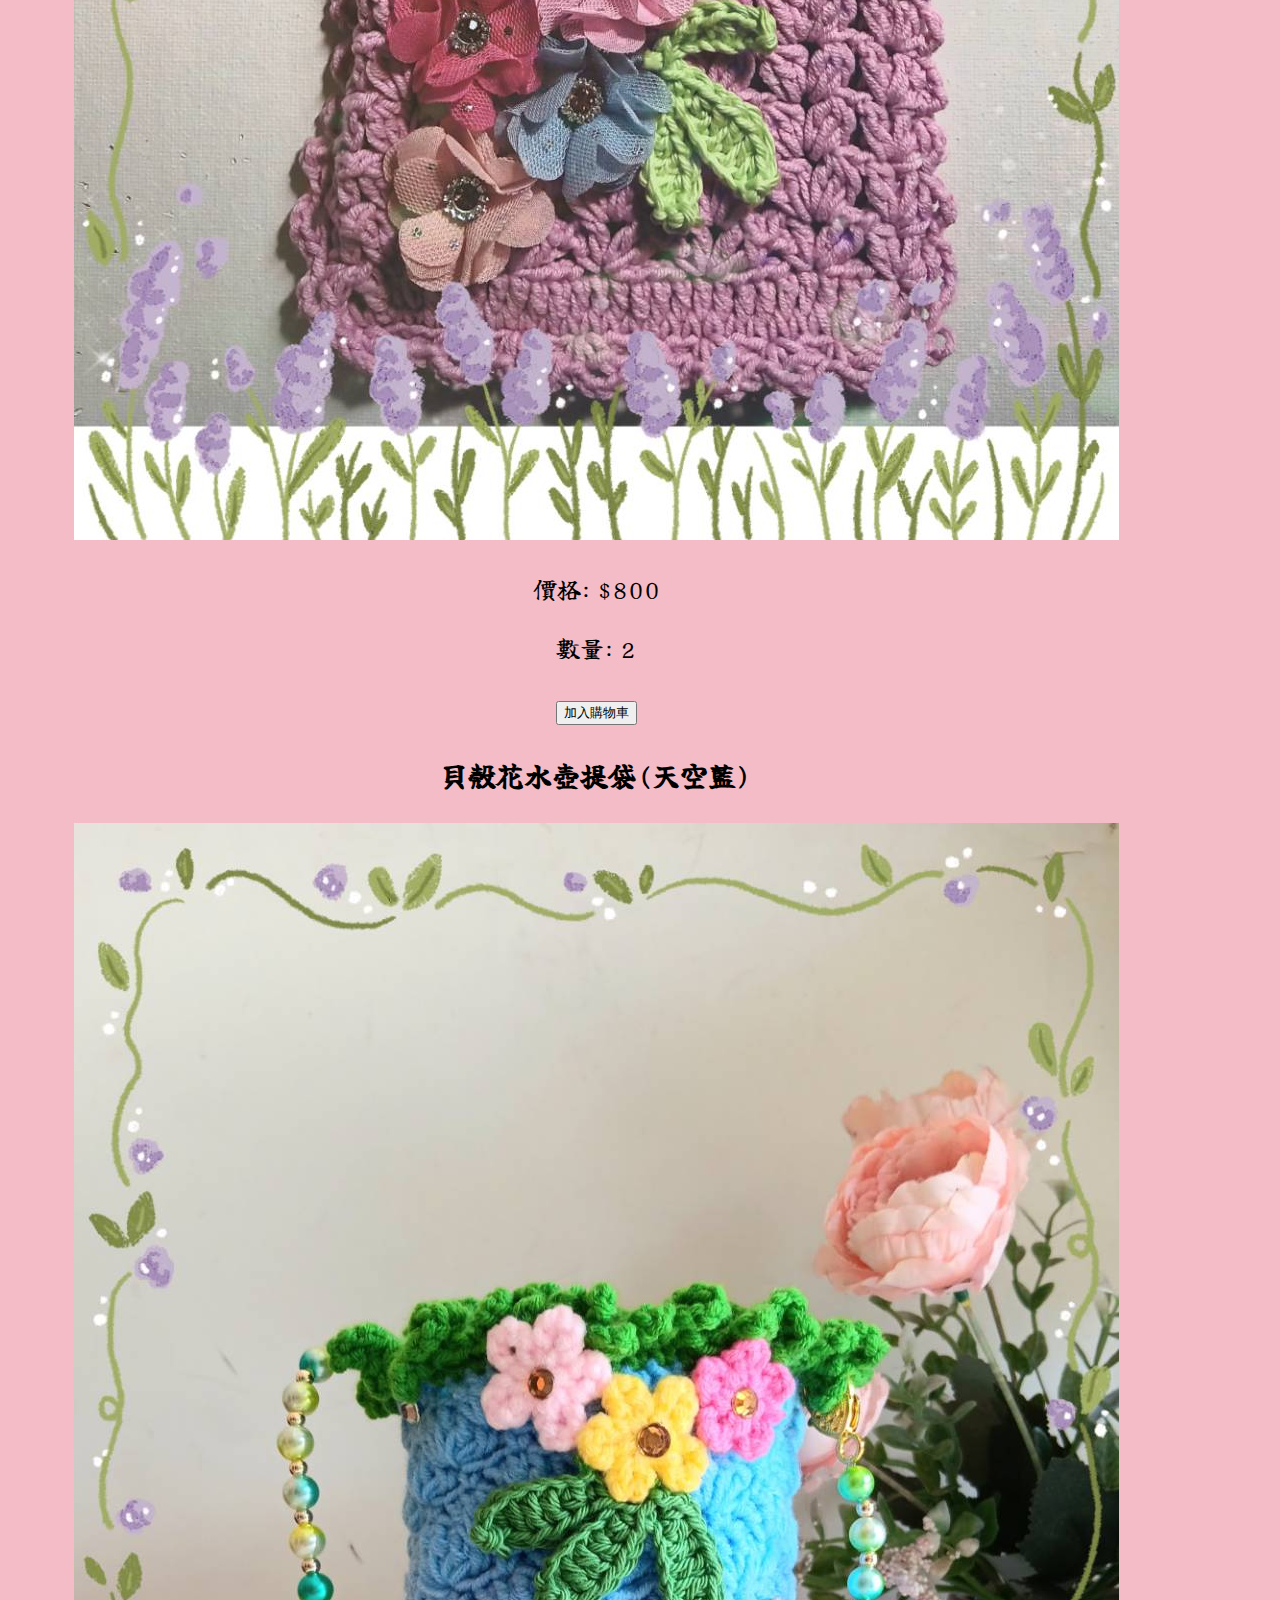
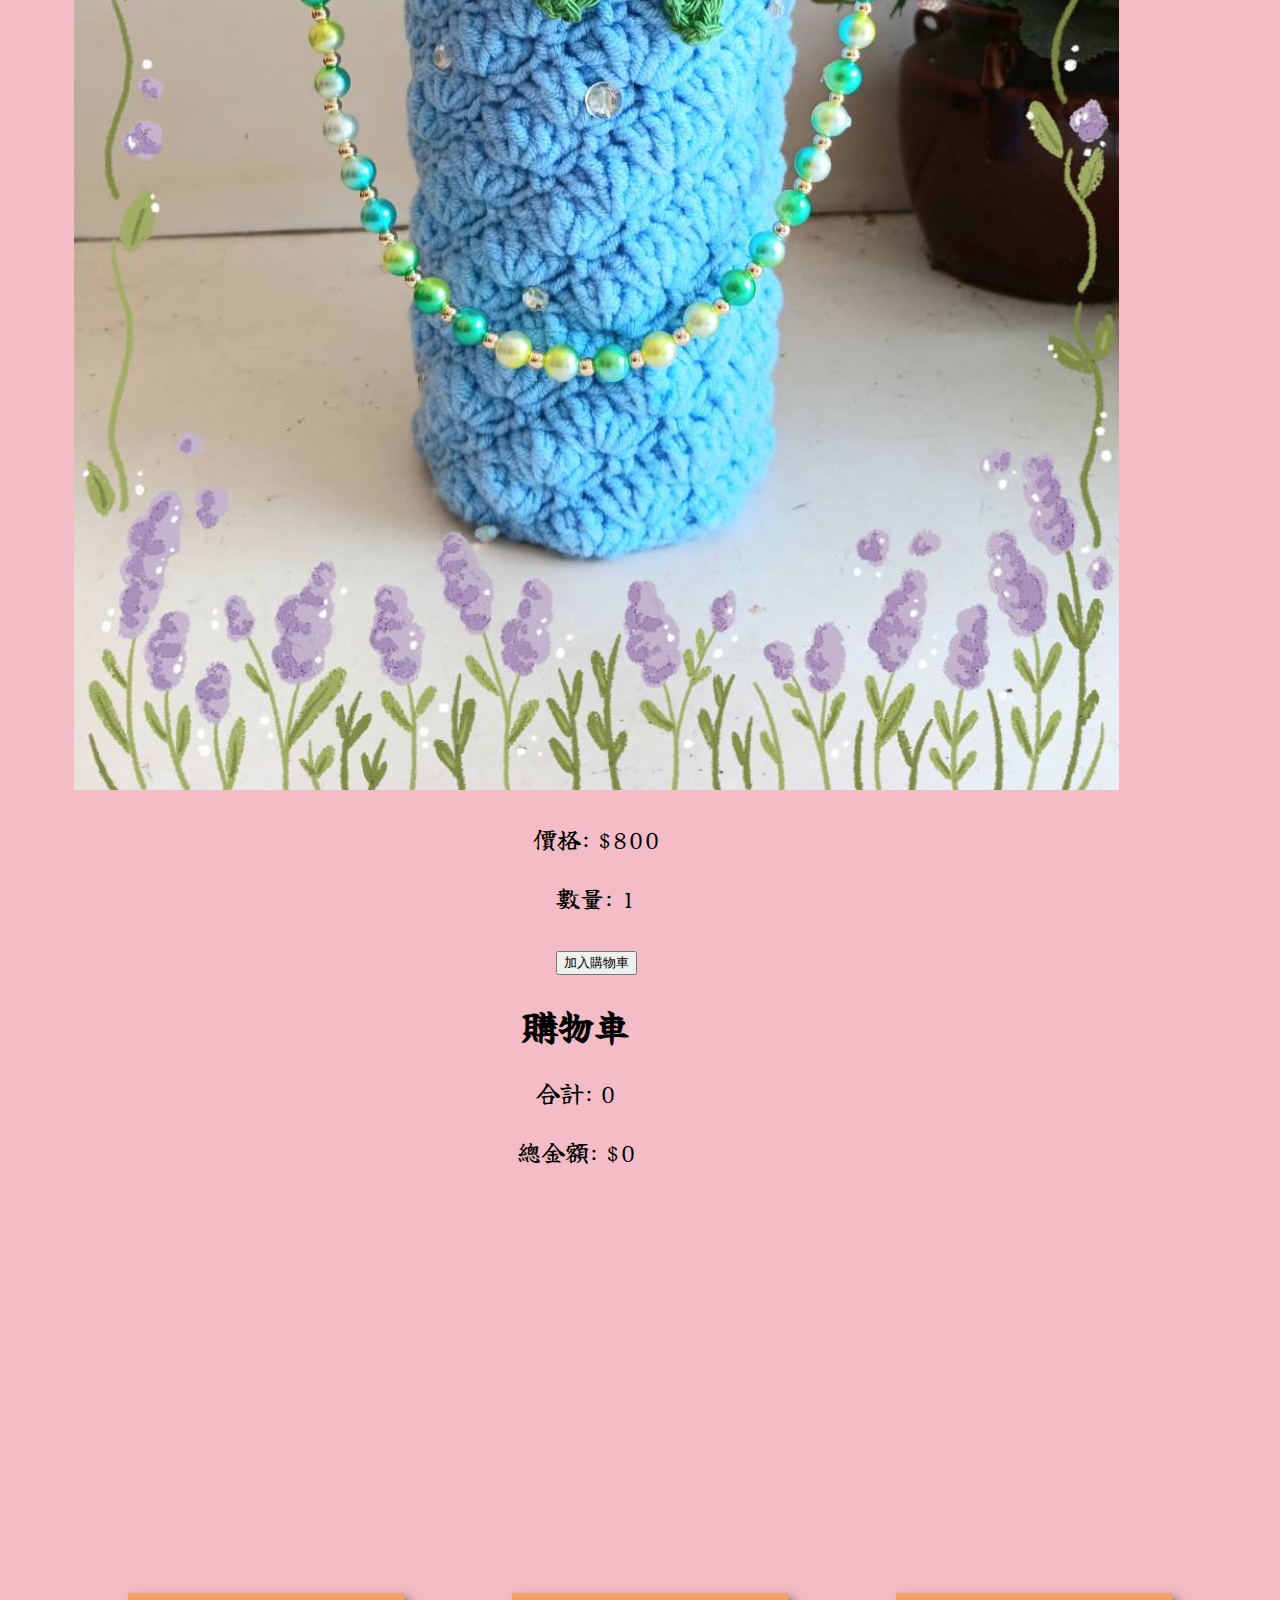
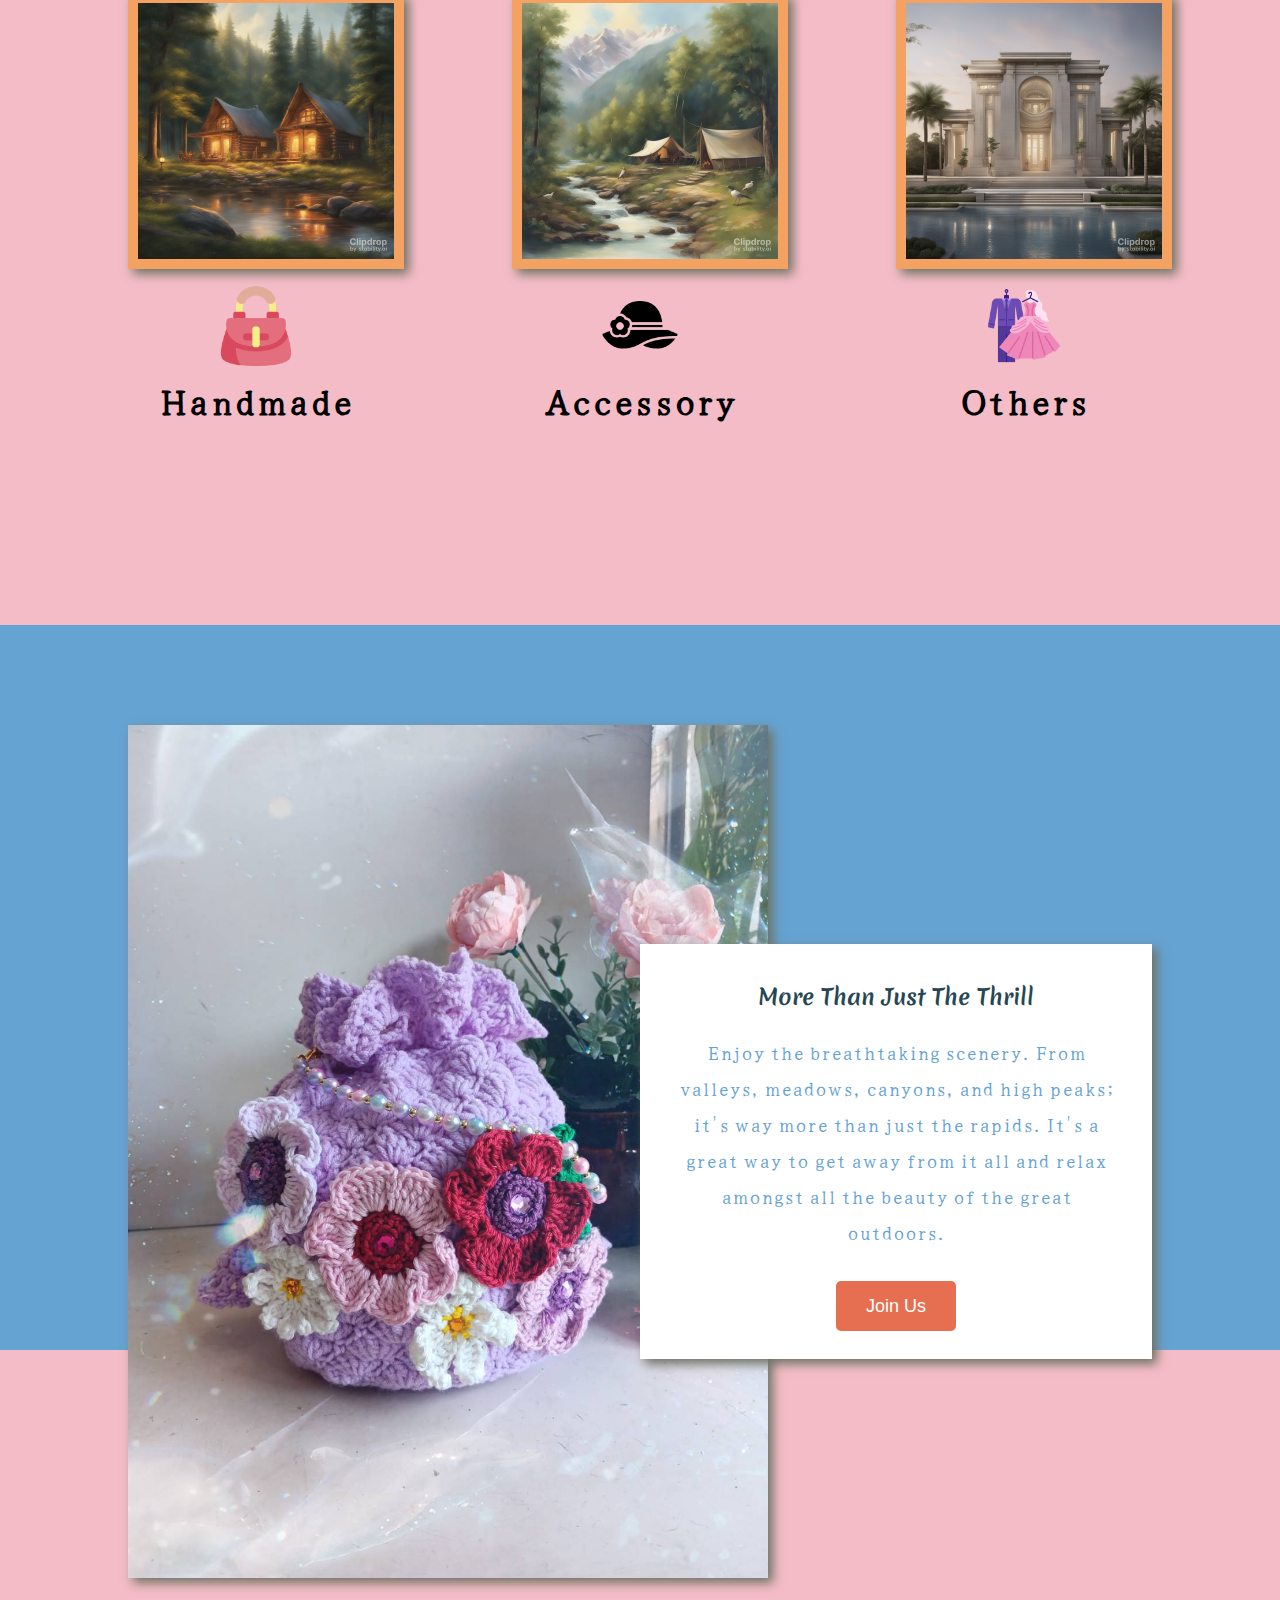
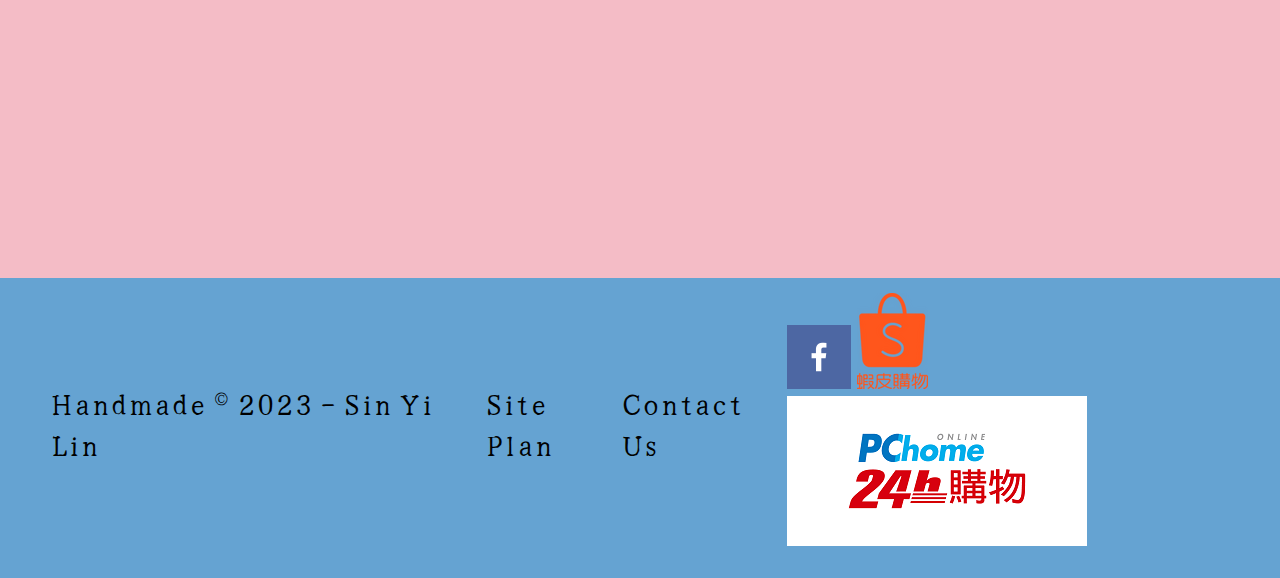
==== commit a6a9dde5: "added to my homepage" ====
--- a/index.html
+++ b/index.html
@@ -77,6 +77,7 @@
                     <ul id="cart-items">
                         <!-- 購物車商品將顯示在這裡 -->
                     </ul>
+                    <p id="quantity">合計: 0</p>
                     <p id="total">總金額: $0</p>
                 </div>         
             </section>
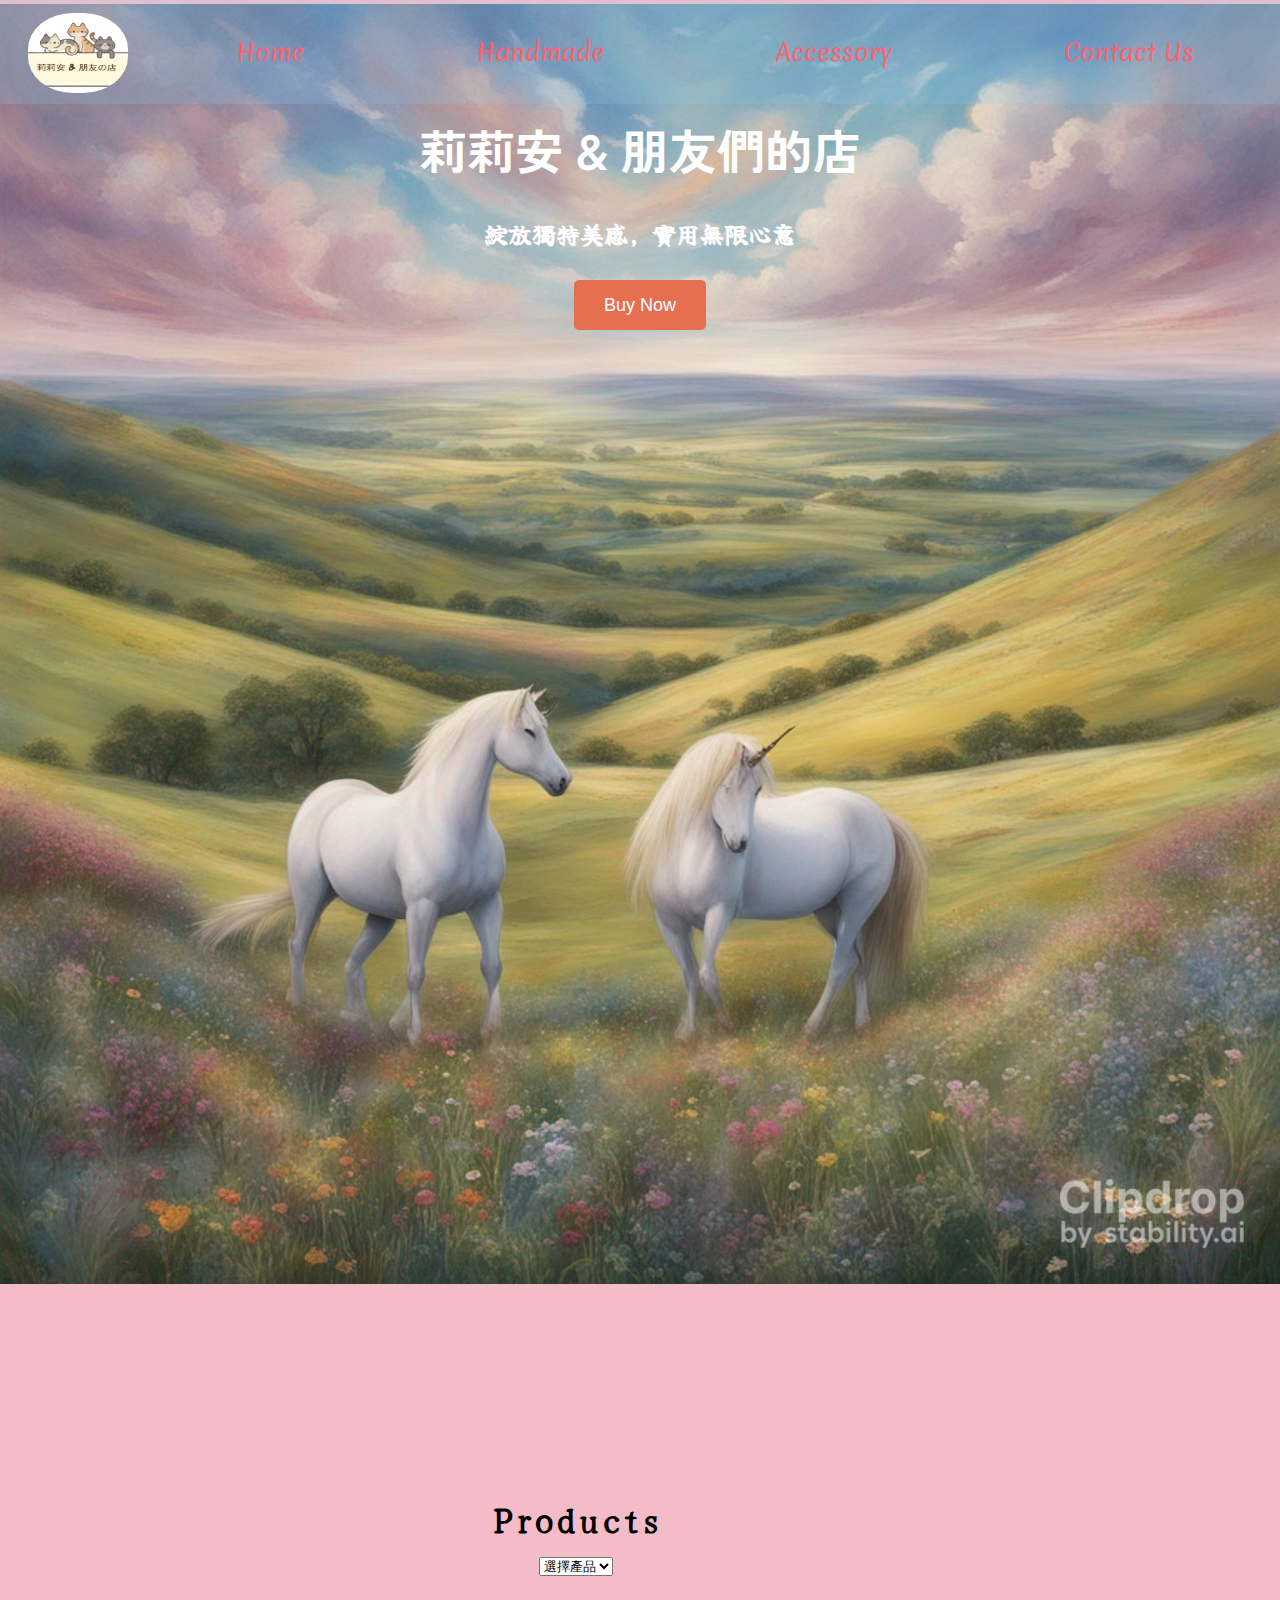
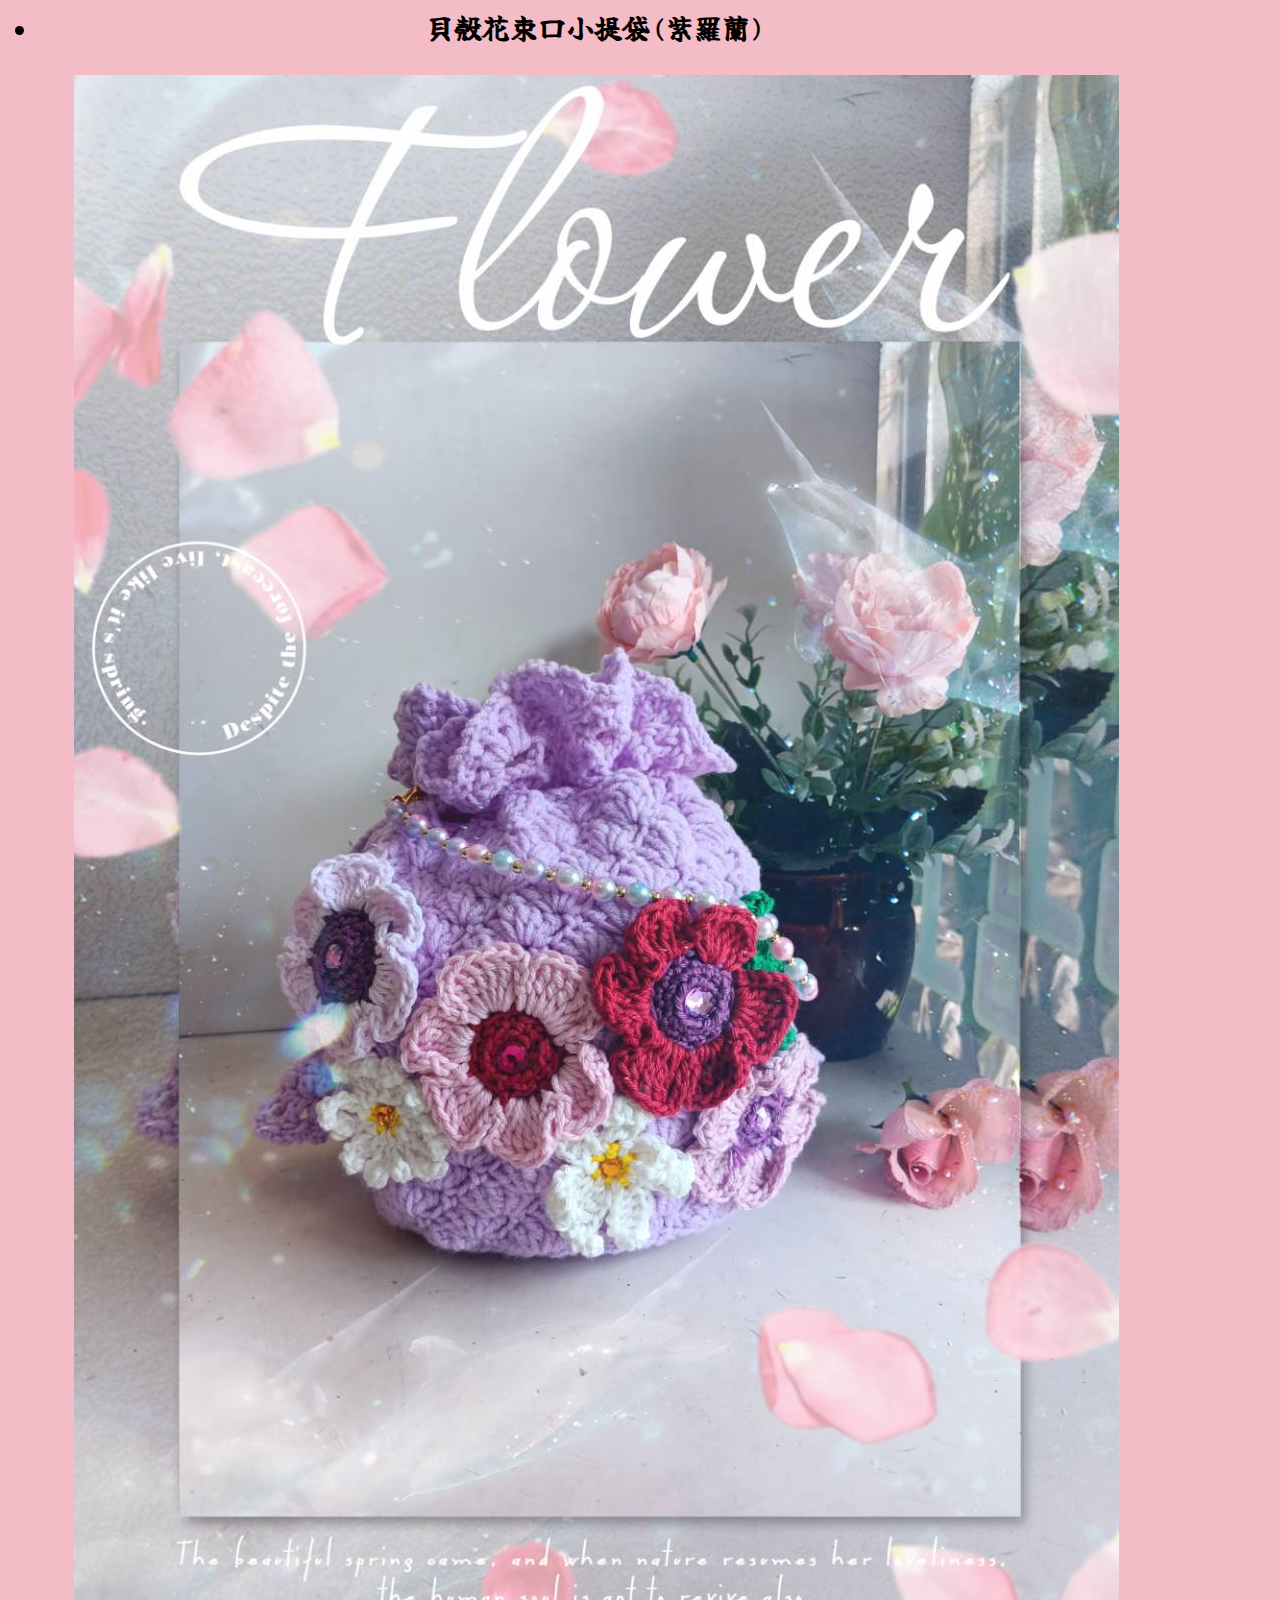
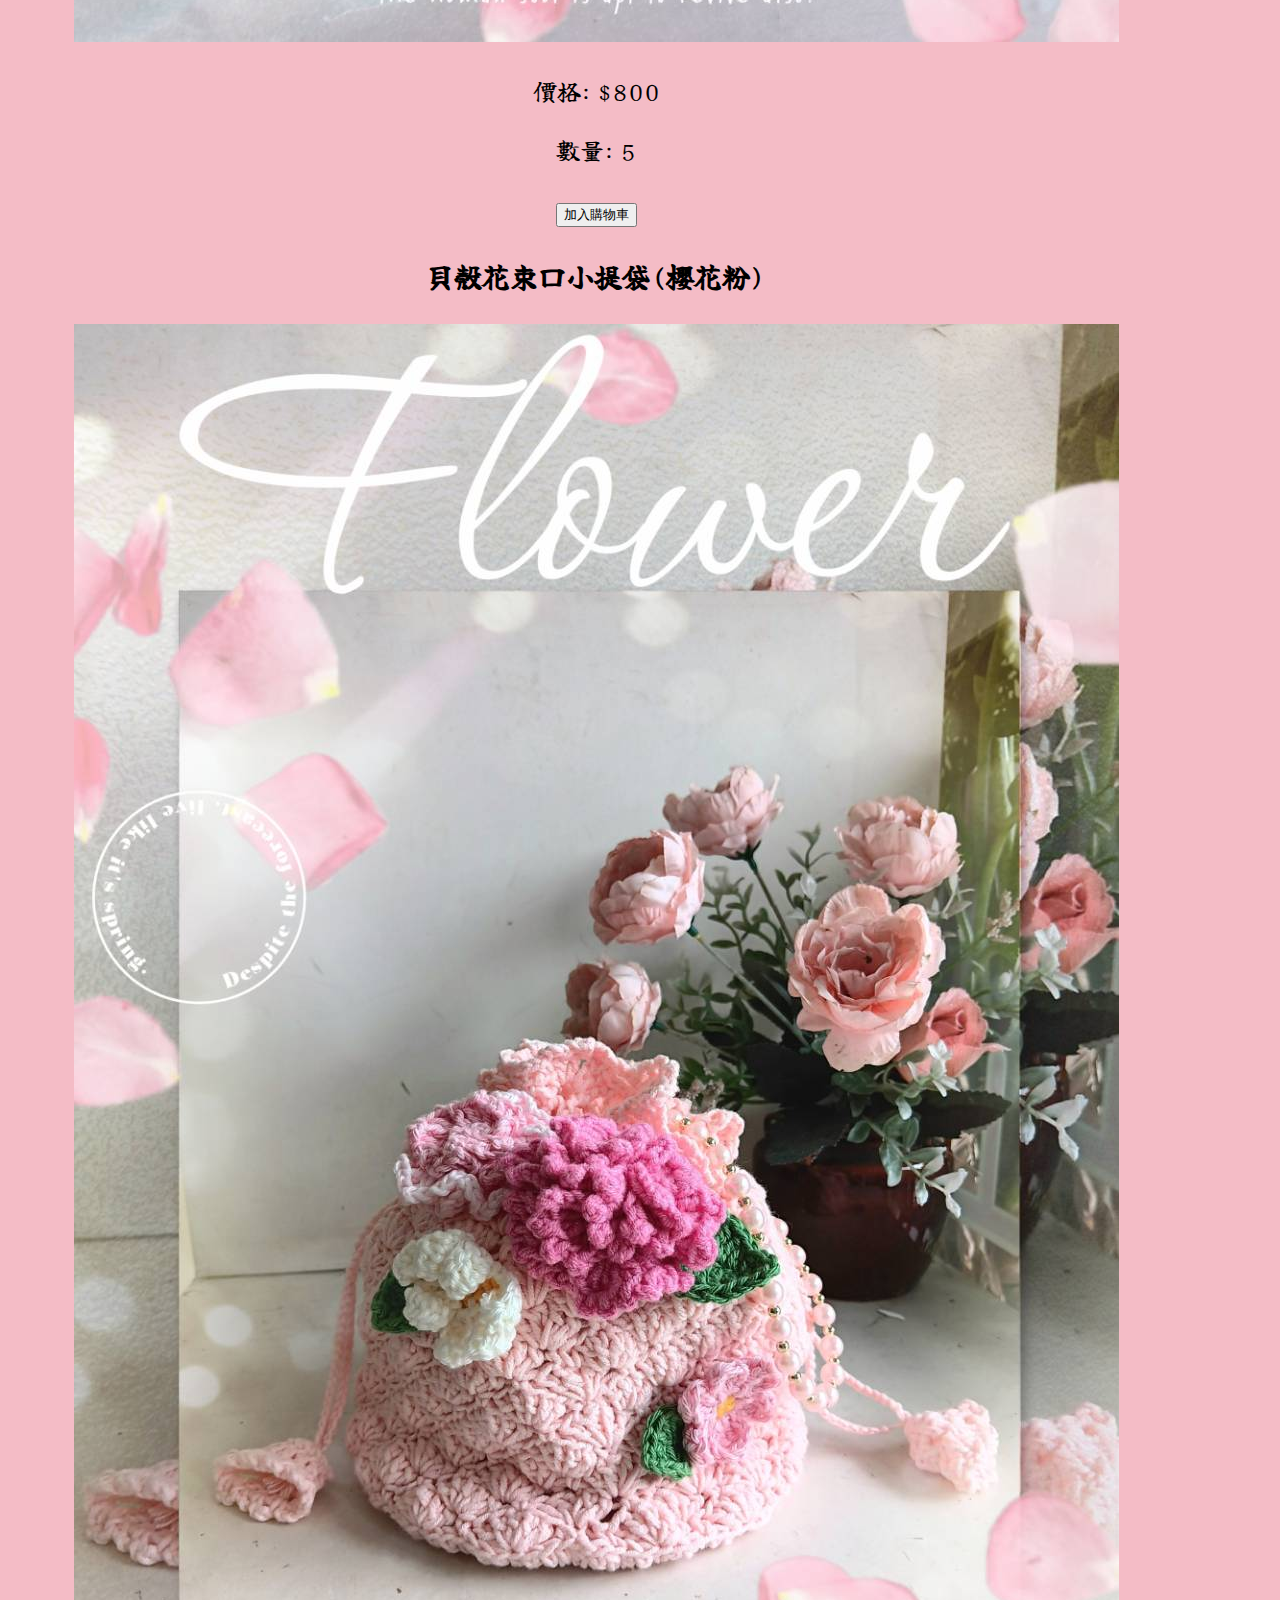
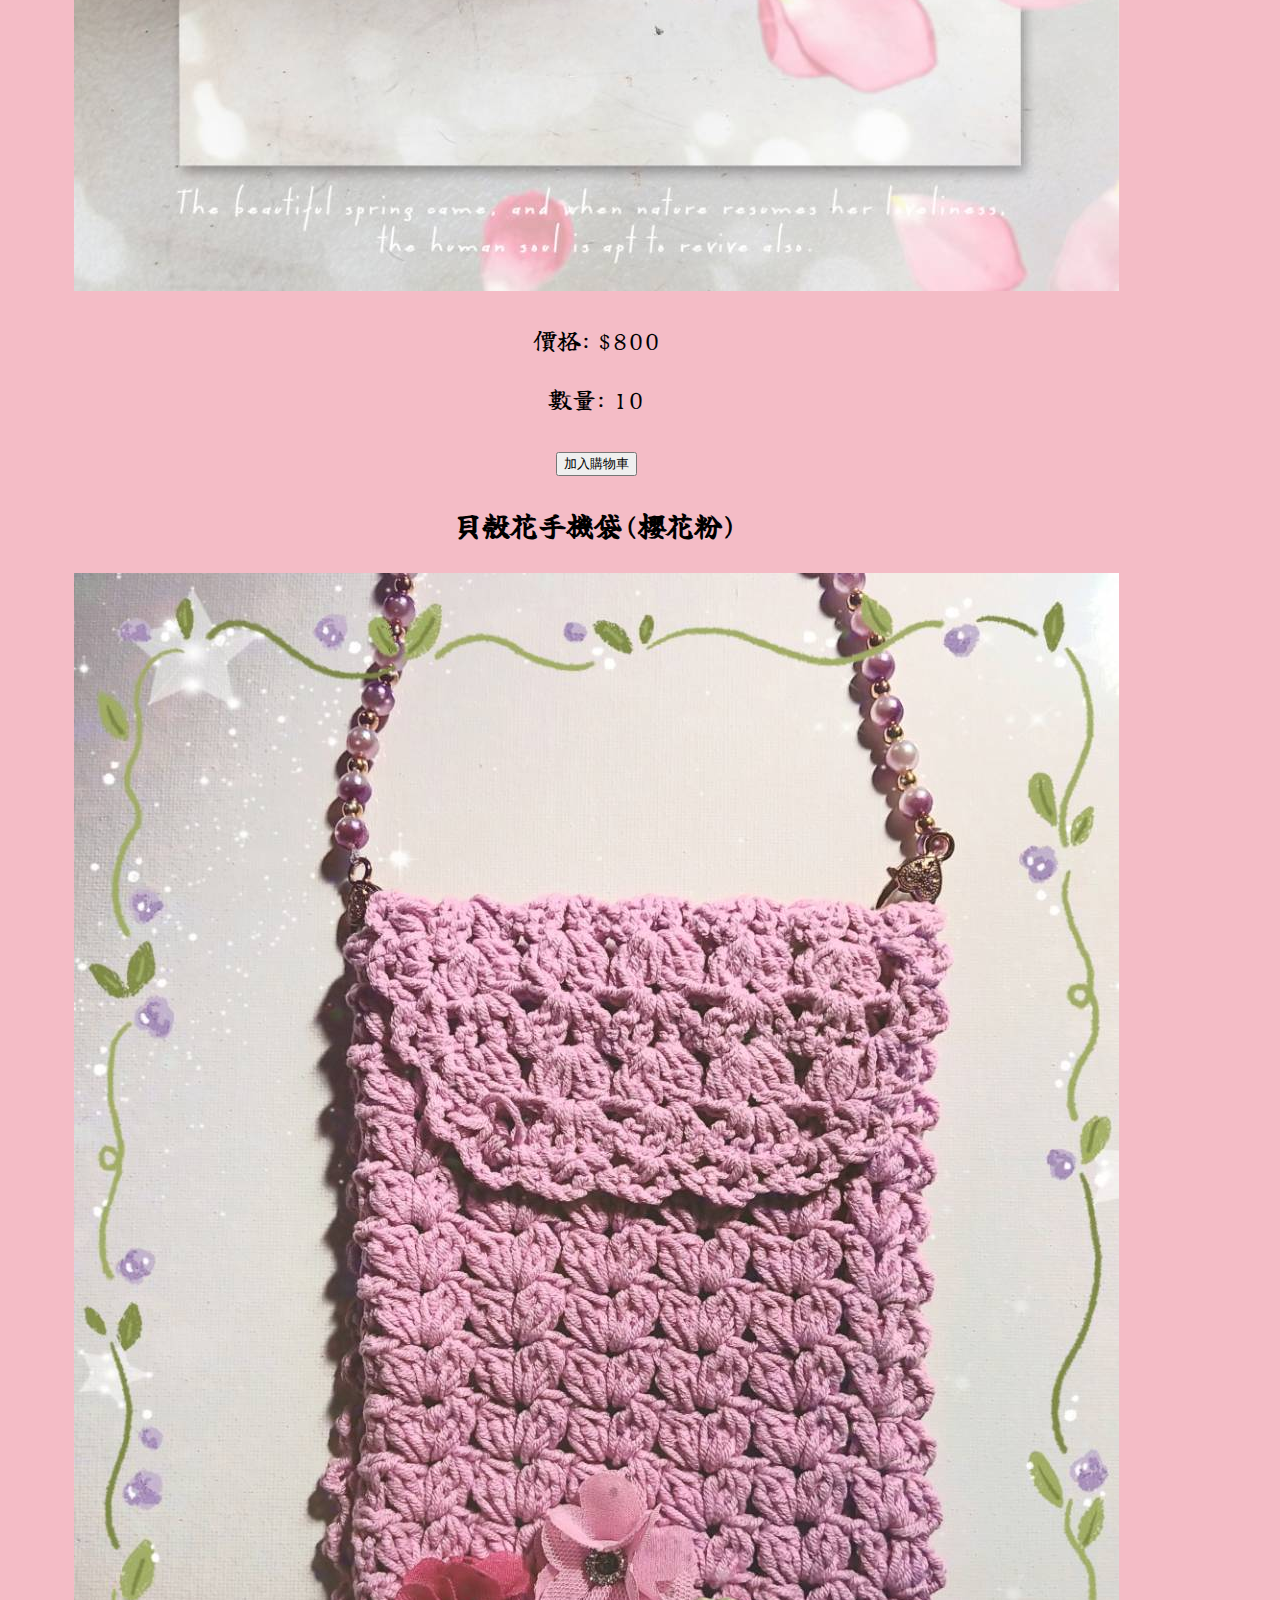
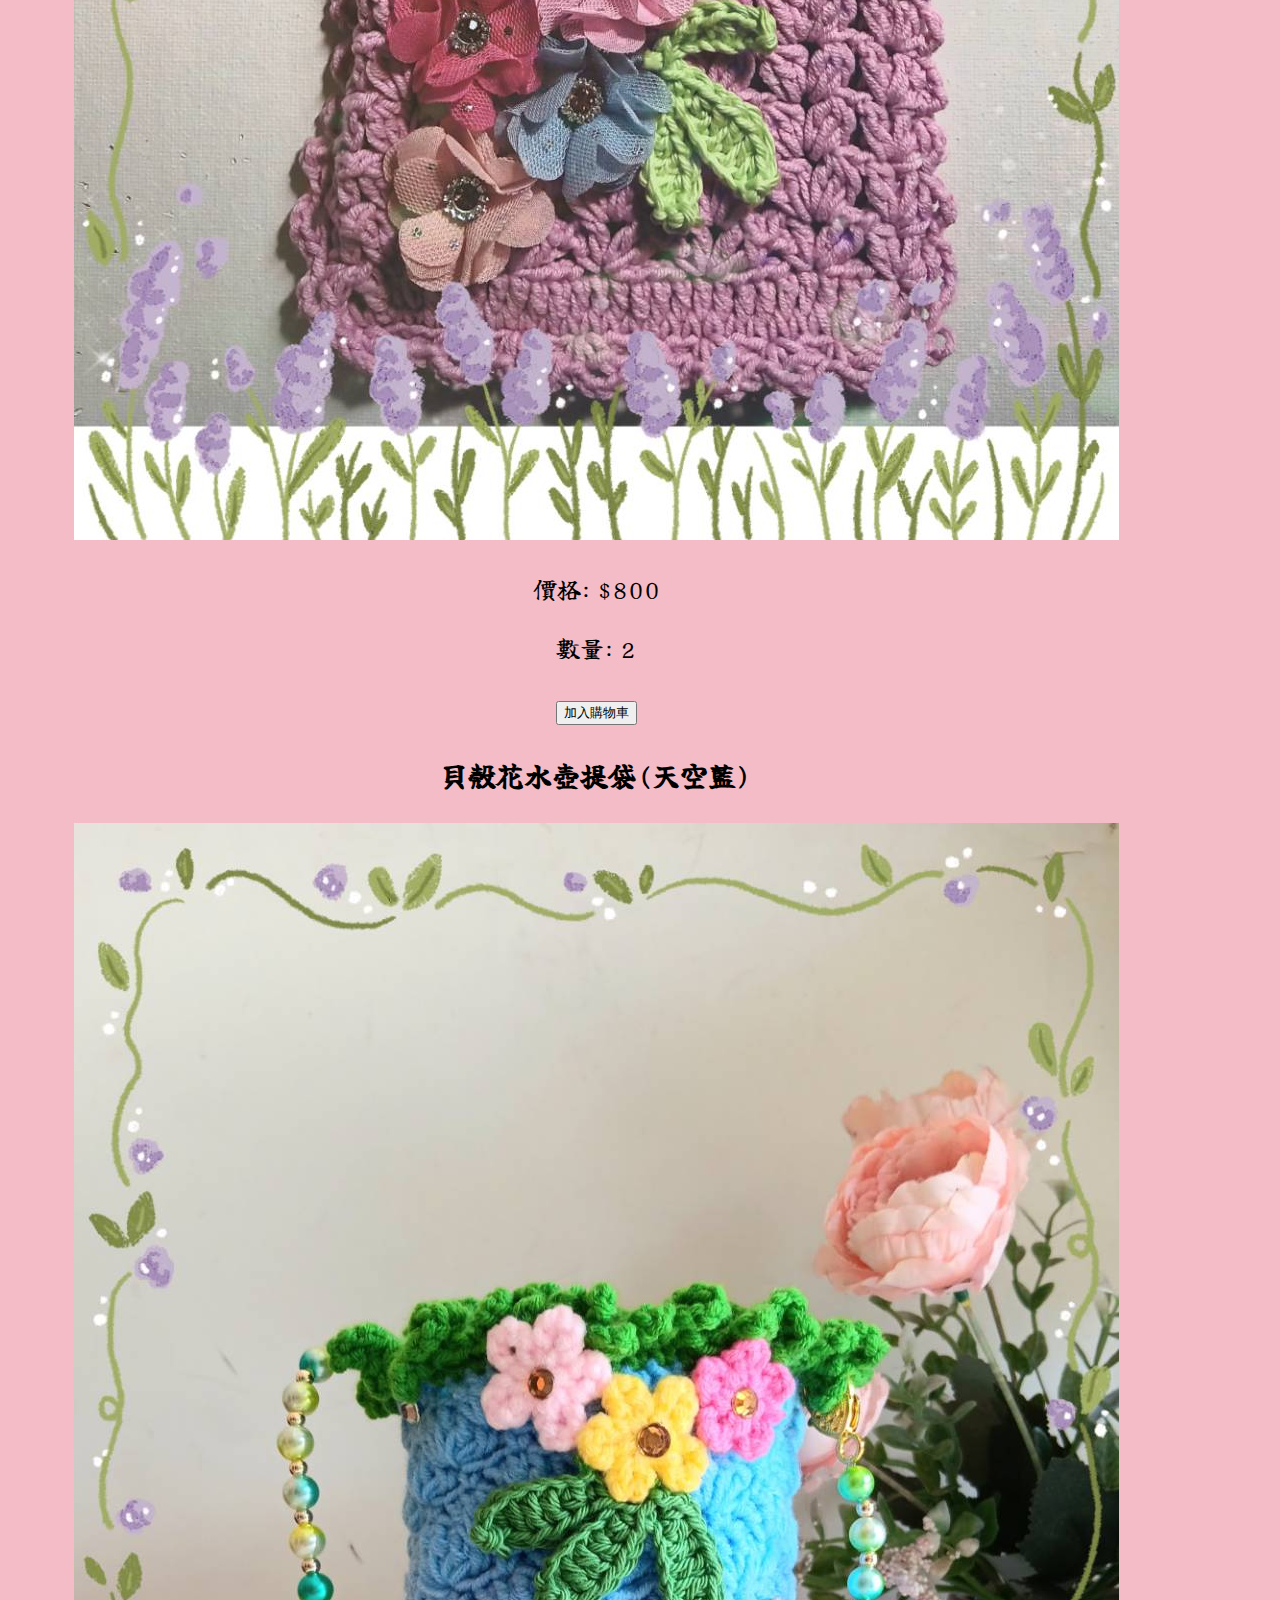
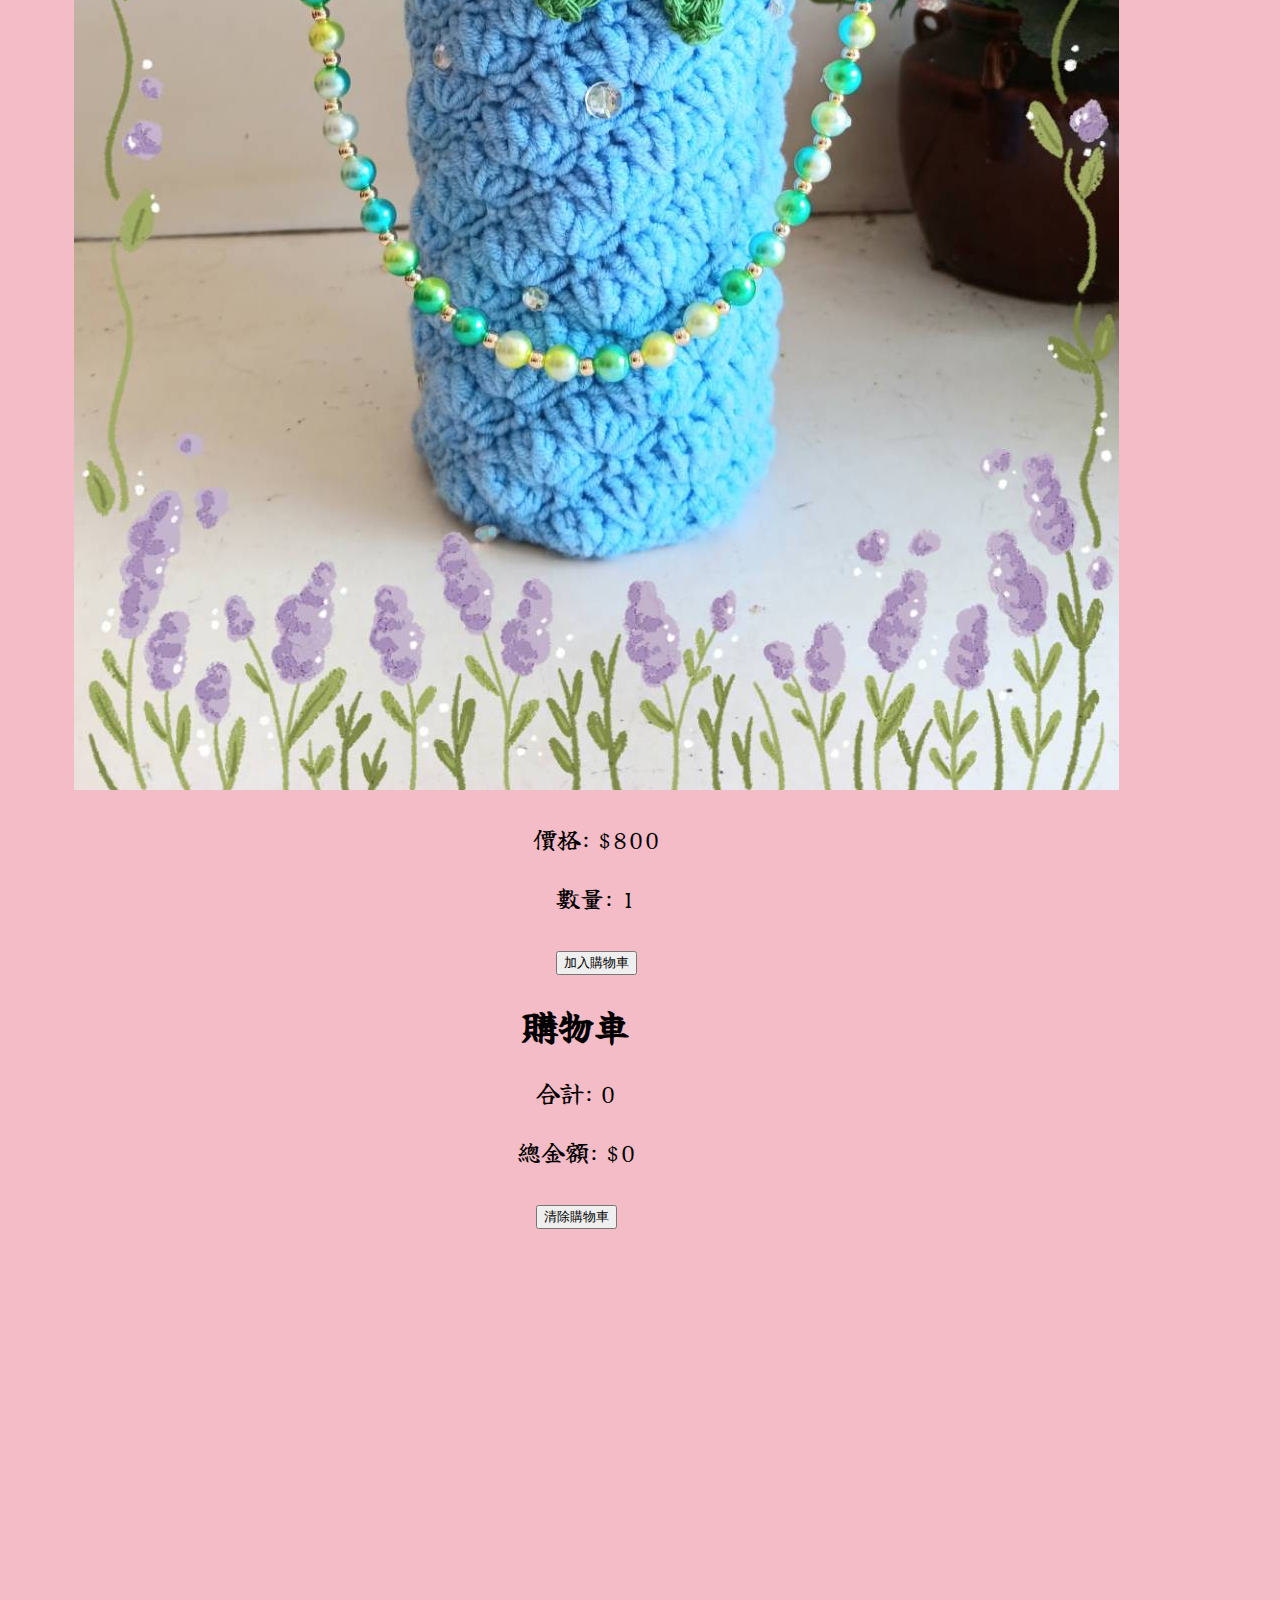
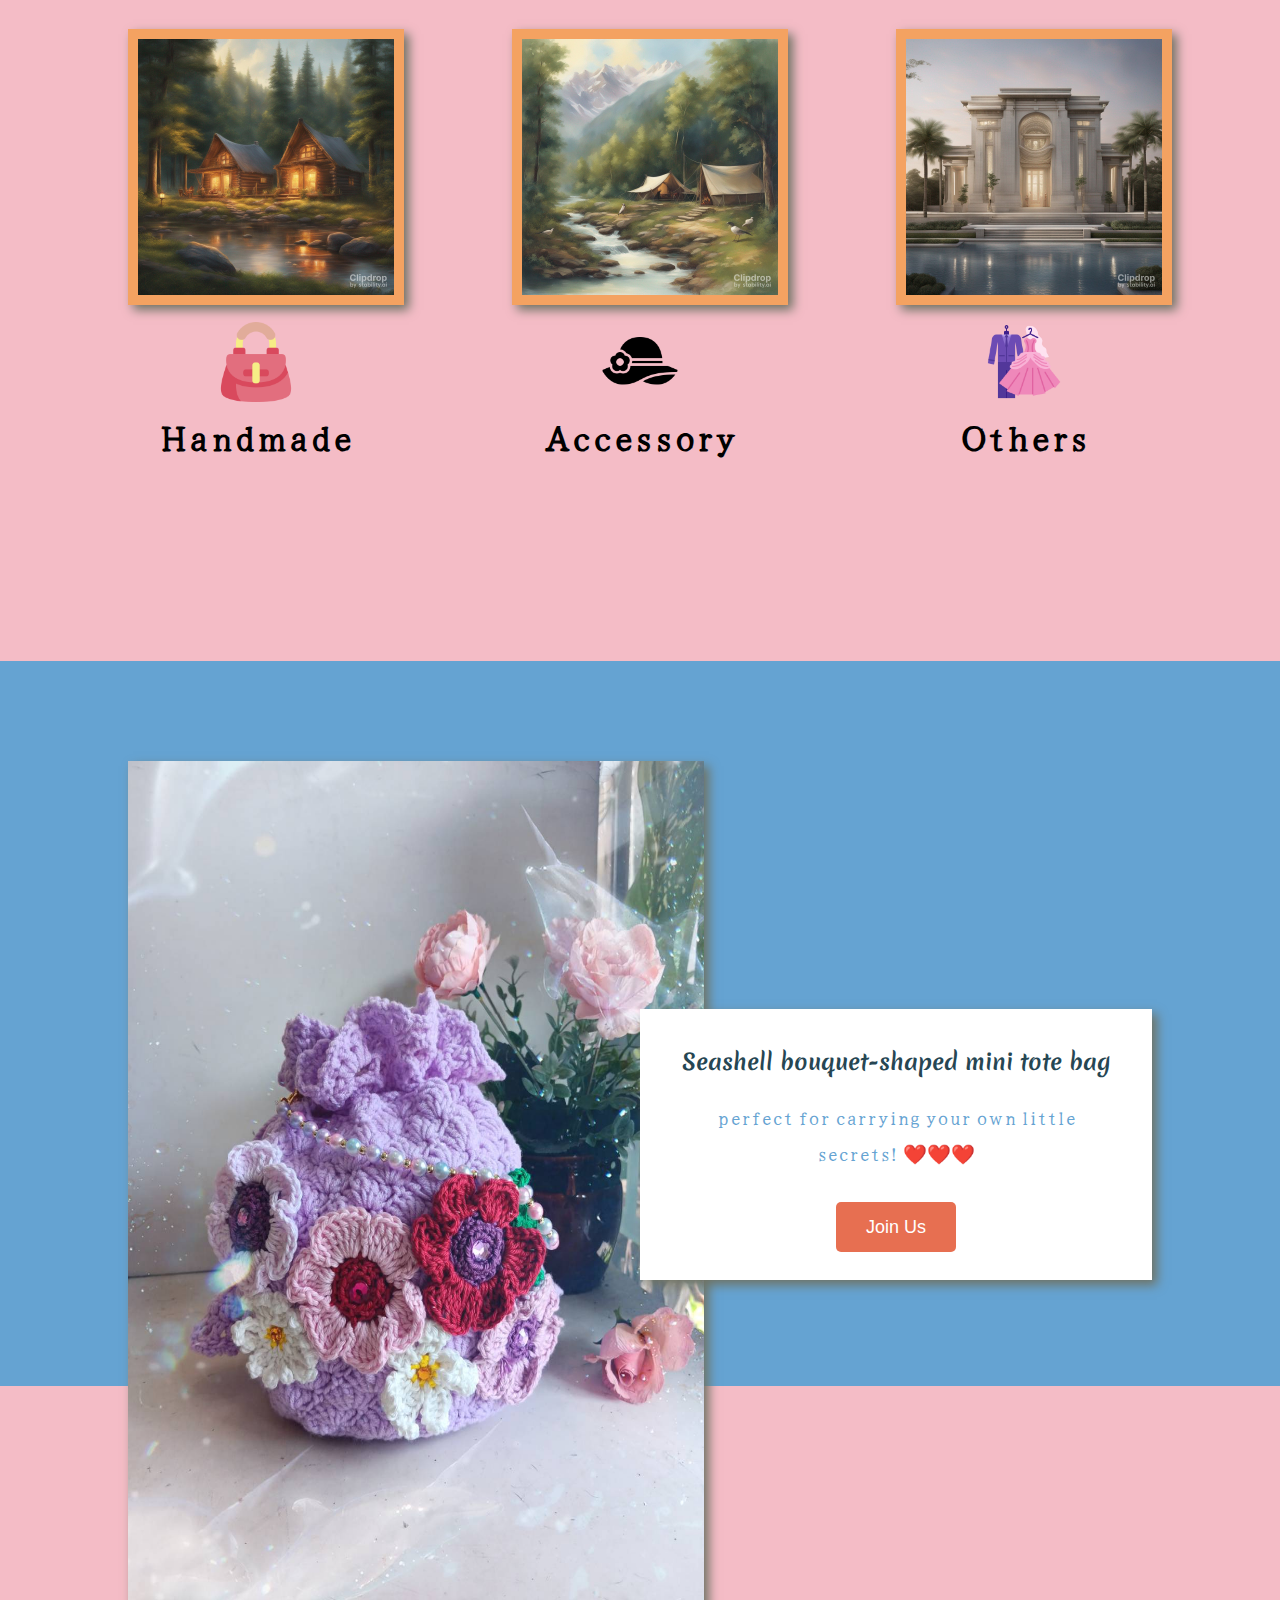
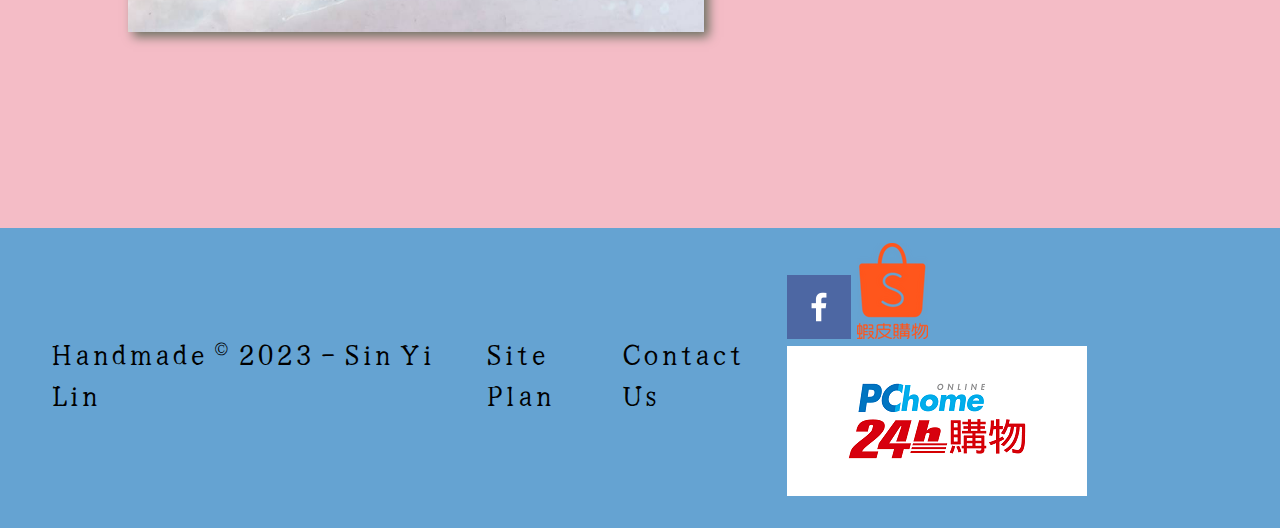
==== commit 2cfe3292: "added to my homepage" ====
--- a/index.html
+++ b/index.html
@@ -52,8 +52,8 @@
             <div id="background"></div> <!--We will be using an empty <div> tag to hold a background color for our message. -->
             <img class="mountains" src="images/bag2.jpg" alt="Misty mountains">
             <section class="msg">
-                <h2>More Than Just The Thrill</h2>
-                <p>Enjoy the breathtaking scenery. From valleys, meadows, canyons, and high peaks; it's way more than just the rapids. It's a great way to get away from it all and relax amongst all the beauty of the great outdoors. </p>
+                <h2>Seashell bouquet-shaped mini tote bag</h2>
+                <p>perfect for carrying your own little secrets! ❤️❤️❤️ </p>
                 <a class='join' href="rivers.html">Join Us</a>
             </section>
 
@@ -79,7 +79,10 @@
                     </ul>
                     <p id="quantity">合計: 0</p>
                     <p id="total">總金額: $0</p>
-                </div>         
+                </div>  
+                <div>
+                    <button id="clearCart">清除購物車</button>
+                </div>       
             </section>
 
         </main>
--- a/styles/style.css
+++ b/styles/style.css
@@ -159,6 +159,7 @@
 {
     display: flex;
 }
+
 h2{
     margin: 0;
 }
@@ -168,12 +169,13 @@
     height: 725px;
     background-color: #65a3d2; 
     grid-column: 1/11;
-    grid-row: 4/9;
+    grid-row: 4/12;
 }
 
 .mountains{
     margin: 100px 0;
-    width: 100%;
+    width: 90%;
+    height: 90%;
     grid-column: 2/7;
     grid-row: 5/8;
     box-shadow: 5px 5px 10px #6f7364;
